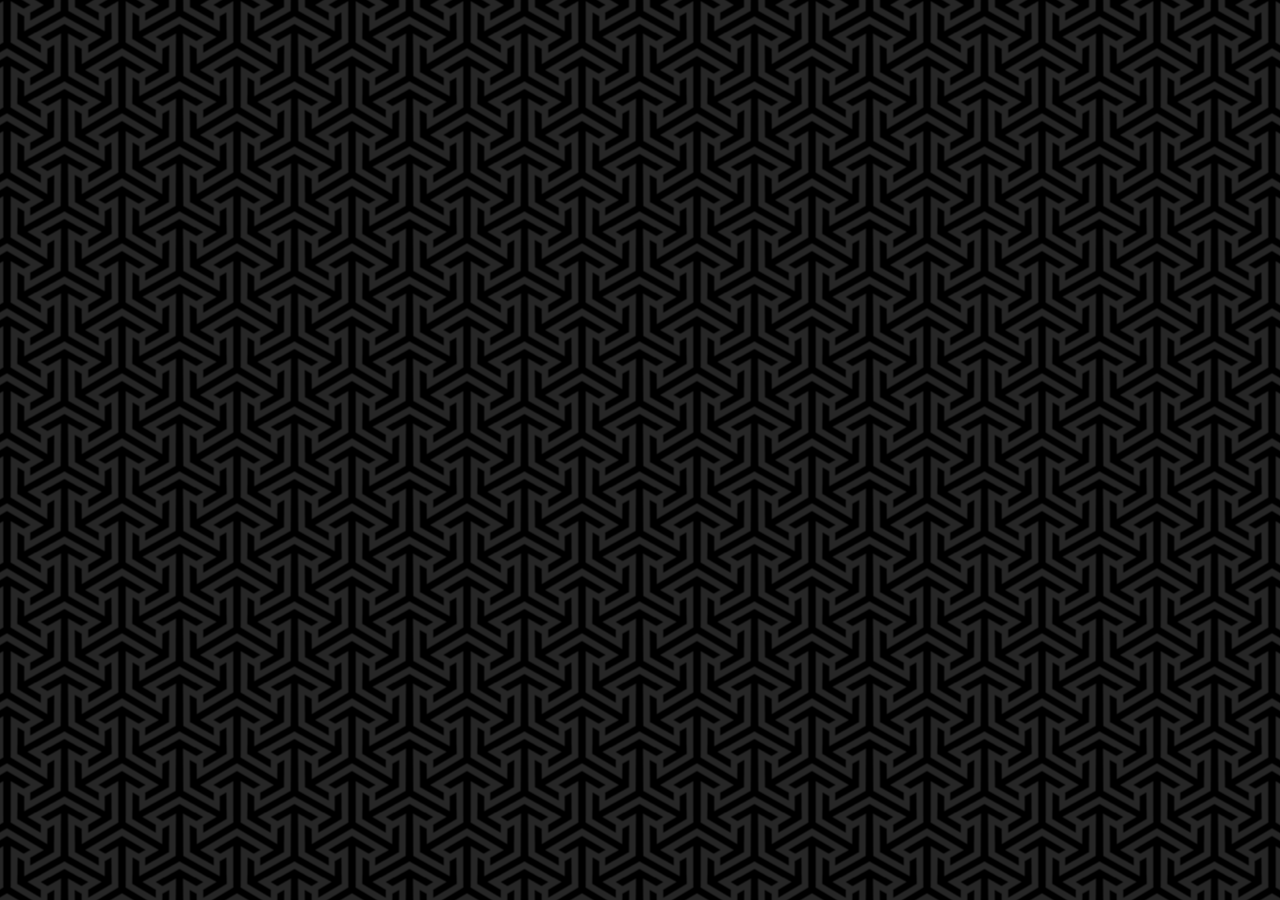
==== index.html @ 5f041880 "init fonts and vars in css && add structure html" ====
<!DOCTYPE html>
<html lang="ru">
    <head>
        <meta charset="UTF-8">
        <meta name="viewport" content="width=device-width, initial-scale=1.0">
        <link rel="canonical" href="index.html">
        <meta name="theme-color" content="#000000">
        <meta name="robots" content="index, follow">
        <link rel="amphtml" href="amp/index.html">
        <meta name="description" content="Riobet">
        <meta property="og:type" content="website">
        <meta property="og:title" content="Riobet">
        <meta property="og:image" content="img/screen-1.webp">
        <title>Document</title>
        <link rel="preload" as="font" type="font/woff2" href="fonts/rc-cyrillic.woff2" crossorigin>
        <link rel="preload" as="image" href="img/banner-live.webp" fetchpriority="high">
        <link rel="stylesheet" href="./style/style.css">
        <link rel="icon" href="data:image/svg+xml,%3Csvg%20xmlns='http://www.w3.org/2000/svg'%20viewBox='0%200%2032%2032'%3E%3Ccircle%20cx='16'%20cy='16'%20r='15'%20fill='%231d7a3c'%20stroke='%23edc97f'%20stroke-width='2'/%3E%3Ctext%20x='16'%20y='22'%20font-family='Arial'%20font-size='16'%20font-weight='700'%20fill='%23edc97f'%20text-anchor='middle'%3ER%3C/text%3E%3C/svg%3E">
    </head>
    <body></body>
</html>
---- style/style.css ----
@font-face {
    font-family: "RobotoC";
    font-style: normal;
    font-weight: 400 700;
    font-display: swap;
    src: url("../fonts/rc-cyrillic.woff2") format("woff2");
    unicode-range: U+0301, U+0400-045F, U+0490-0491, U+04B0-04B1, U+2116;
}

@font-face {
    font-family: "RobotoC";
    font-style: normal;
    font-weight: 400 700;
    font-display: swap;
    src: url("../fonts/rc-latin.woff2") format("woff2");
    unicode-range: U+0000-00FF, U+0131, U+0152-0153, U+02BB-02BC, U+02C6, U+02DA,
    U+02DC, U+2000-206F, U+2074, U+20AC, U+2122, U+2191, U+2193, U+2212, U+2215,
    U+FEFF, U+FFFD;
}

*,
*::before,
*::after {
    box-sizing: border-box;
}
:root {
    --text: #fff;
    --gold: #edc97f;
    --ease: 0.3s ease;
    --header-h: 48px;
    --subnav-h: 32px;
}

html {
    scroll-behavior: smooth;
    -webkit-text-size-adjust: 100%;
}

body {
    overflow-x: hidden;
    min-width: 320px;
    color: var(--text);
    margin: 0;
    font: 400 13px/1.65 "RobotoC", "Roboto Condensed", Arial, sans-serif;
    background: #000 url("../img/pattern.png") 50% 50% repeat;
}

img {
    display: block;
    height: auto;
    max-width: 100%;
}

a {
    text-decoration: none;
    color: var(--gold);
    transition: color var(--ease), background-color var(--ease);
}

a:hover {
    text-decoration: underline;
}

h1,
h2,
h3 {
    line-height: 1.25;
    margin: 0 0 0.6em;
    font-weight: 700;
}

p {
    margin: 0 0 2em;
}

:focus-visible {
    outline: 2px solid var(--gold);
    outline-offset: 2px;
}

[id] {
    scroll-margin-top: calc(var(--header-h) + var(--subnav-h) + 10px);
}
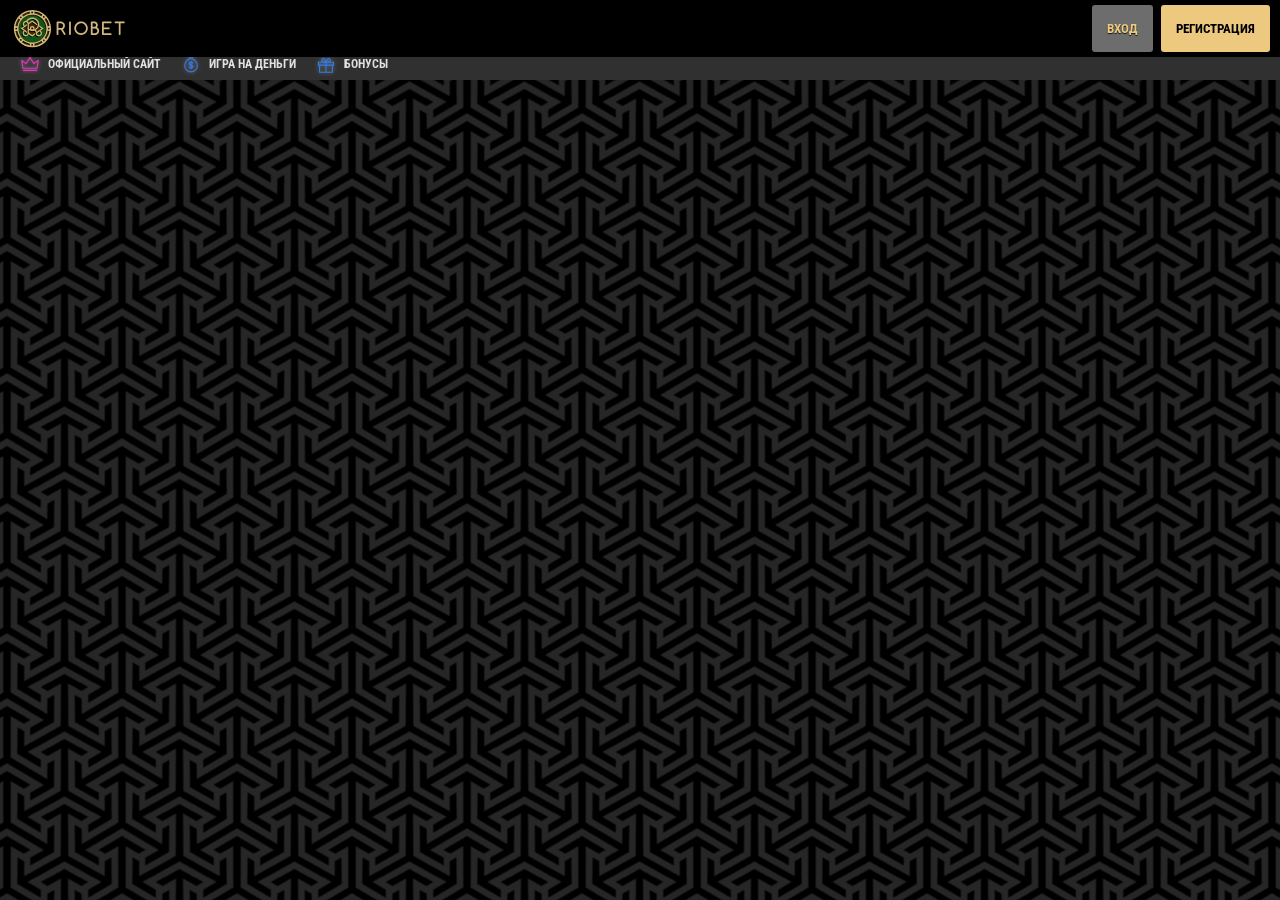
==== commit ab7889e4: "add header" ====
--- a/index.html
+++ b/index.html
@@ -17,5 +17,45 @@
         <link rel="stylesheet" href="./style/style.css">
         <link rel="icon" href="data:image/svg+xml,%3Csvg%20xmlns='http://www.w3.org/2000/svg'%20viewBox='0%200%2032%2032'%3E%3Ccircle%20cx='16'%20cy='16'%20r='15'%20fill='%231d7a3c'%20stroke='%23edc97f'%20stroke-width='2'/%3E%3Ctext%20x='16'%20y='22'%20font-family='Arial'%20font-size='16'%20font-weight='700'%20fill='%23edc97f'%20text-anchor='middle'%3ER%3C/text%3E%3C/svg%3E">
     </head>
-    <body></body>
+    <body>
+    <header class="container_header">
+        <div class="container wrapper_content">
+            <a class="logo" href="#top" aria-label="Riobet — на главную">
+                <img src="img/logo.svg" width="175" height="56" alt="Риобет" fetchpriority="high"/>
+            </a>
+            <div class="buttons">
+                <button class="btn btn_login" type="button" data-modal="login-modal">Вход</button>
+                <button class="btn btn_gold" type="button" data-modal="signup-modal">Регистрация</button>
+            </div>
+        </div>
+    </header>
+    <nav class="container_nav" aria-label="Разделы казино">
+        <ul class="container container_nav_list">
+            <li>
+                <a class="container_nav_item" href="https://riobet.com/pt-br/">
+                    <span class="container_nav_ico" aria-hidden="true">
+                        <img src="img/icons/nav-official.svg" width="28" height="28" alt="">
+                    </span>
+                    Официальный сайт
+                </a>
+            </li>
+            <li>
+                <a class="container_nav_item" href="#review">
+                    <span class="container_nav_ico" aria-hidden="true">
+                        <img src="img/icons/nav-money.svg" width="28" height="28" alt="">
+                    </span>
+                    Игра на деньги
+                </a>
+            </li>
+            <li>
+                <a class="container_nav_item" href="#bonuses-promo">
+                    <span class="container_nav_ico" aria-hidden="true">
+                        <img src="img/icons/nav-bonus.svg" width="28" height="28" alt="">
+                    </span>
+                    Бонусы
+                </a>
+            </li>
+        </ul>
+    </nav>
+    </body>
 </html>
--- a/style/style.css
+++ b/style/style.css
@@ -29,6 +29,15 @@
     --ease: 0.3s ease;
     --header-h: 48px;
     --subnav-h: 32px;
+    --shell: 1760px;
+    --bg: #000;
+    --radius: 3px;
+    --gold-hi: #f7e1b4;
+    --grey-btn: #6d6d6d;
+    --green: #27ae60;
+    --green-hi: #3fcd7b;
+    --nav-bg: #303030;
+
 }
 
 html {
@@ -81,3 +90,213 @@
 [id] {
     scroll-margin-top: calc(var(--header-h) + var(--subnav-h) + 10px);
 }
+
+/* BUTTONS */
+.btn[hidden] {
+    display: none;
+}
+
+.btn {
+    border: 1px solid transparent;
+    background: transparent;
+    color: inherit;
+    font-family: inherit;
+    font-size: 13px;
+    font-weight: 700;
+    text-align: center;
+    border-radius: var(--radius);
+    align-items: center;
+    display: inline-flex;
+    line-height: 19px;
+    min-height: 47px;
+    cursor: pointer;
+    transition: background-color var(--ease), color var(--ease);
+    overflow: hidden;
+    padding: 0 14px;
+    text-transform: uppercase;
+    justify-content: center;
+}
+
+.btn:hover {
+    text-decoration: none;
+}
+
+.btn_gold {
+    color: #000;
+    background: var(--gold);
+}
+
+.btn_gold:hover {
+    color: #000;
+    background: var(--gold-hi);
+}
+
+.btn_login {
+    color: var(--gold);
+    background: var(--grey-btn);
+    text-shadow: 0 1px 1px rgba(0, 0, 0, 0.8);
+}
+
+.btn_login:hover {
+    background: #555;
+    color: var(--gold);
+}
+
+.btn_green {
+    background: var(--green);
+    color: #fff;
+    text-shadow: 0 1px 1px rgba(0, 0, 0, 0.8);
+}
+
+.btn_green:hover {
+    color: #fff;
+    background: var(--green-hi);
+}
+
+.btn_red {
+    color: #fff;
+    background: linear-gradient(180deg, #de3c21 0%, #b41b0f 100%);
+    text-shadow: 0 1px 1px rgba(0, 0, 0, 0.8);
+}
+
+.btn_red:hover {
+    color: #fff;
+    background: linear-gradient(180deg, #ef4a2e 0%, #c92315 100%);
+}
+
+.btn_block {
+    width: 100%;
+    display: flex;
+}
+
+/* Общие стили */
+.container {
+    width: 100%;
+    padding-inline: 10px;
+    margin-inline: auto;
+    max-width: var(--shell);
+}
+
+main {
+    position: relative;
+    max-width: var(--shell);
+    background: transparent;
+    margin-inline: auto;
+}
+
+main::before {
+    z-index: -1;
+    position: absolute;
+    inset: 0 10px;
+    background: var(--bg);
+    content: "";
+}
+
+.content_panel {
+    position: relative;
+    background: var(--bg);
+}
+
+.content_section {
+    padding: 32px 0;
+}
+
+/* HEADER */
+.container_header {
+    left: 0;
+    right: 0;
+    top: 0;
+    position: fixed;
+    z-index: 200;
+    padding: 5px 0;
+    background: #000;
+}
+
+body.scroll-lock {
+    overflow: hidden;
+    padding-right: var(--scroll-lock-gap, 0px);
+}
+
+body.scroll-lock .container_header,
+body.scroll-lock .container_nav {
+    padding-right: var(--scroll-lock-gap, 0px);
+}
+
+.wrapper_content {
+    align-items: center;
+    gap: 10px;
+    justify-content: space-between;
+    display: flex;
+}
+
+.logo {
+    line-height: 0;
+    display: block;
+    flex: none;
+}
+
+.logo img {
+    height: 38px;
+    width: 118px;
+}
+
+.buttons {
+    align-items: center;
+    display: flex;
+    gap: 8px;
+}
+/* NAV */
+.container_nav {
+    background: var(--nav-bg);
+    color: #e0e0e0;
+    left: 0;
+    top: var(--header-h);
+    z-index: 100;
+    position: fixed;
+    width: 100%;
+}
+
+.container_nav_list {
+    overflow-x: auto;
+    scrollbar-width: none;
+    display: flex;
+    list-style: none;
+    margin: 0;
+    align-items: center;
+}
+
+.container_nav_list::-webkit-scrollbar {
+    display: none;
+}
+
+.container_nav_item {
+    white-space: nowrap;
+    display: flex;
+    color: #e0e0e0;
+    margin: 6px 10px;
+    text-transform: uppercase;
+    align-items: center;
+    font-size: 12px;
+    font-weight: 700;
+    line-height: 15px;
+}
+
+.container_nav_item:hover {
+    text-decoration: none;
+    color: var(--gold);
+
+}
+
+.container_nav_ico{
+    margin-right: 8px;
+    display: flex;
+}
+
+.container_nav_ico img {
+    filter: drop-shadow(0 0 2px rgba(255, 255, 255, 0.35));
+    width: 20px;
+    height: 20px;
+}
+@media (min-width: 600px) {}
+@media (min-width: 720px) {}
+@media (min-width: 900px) {}
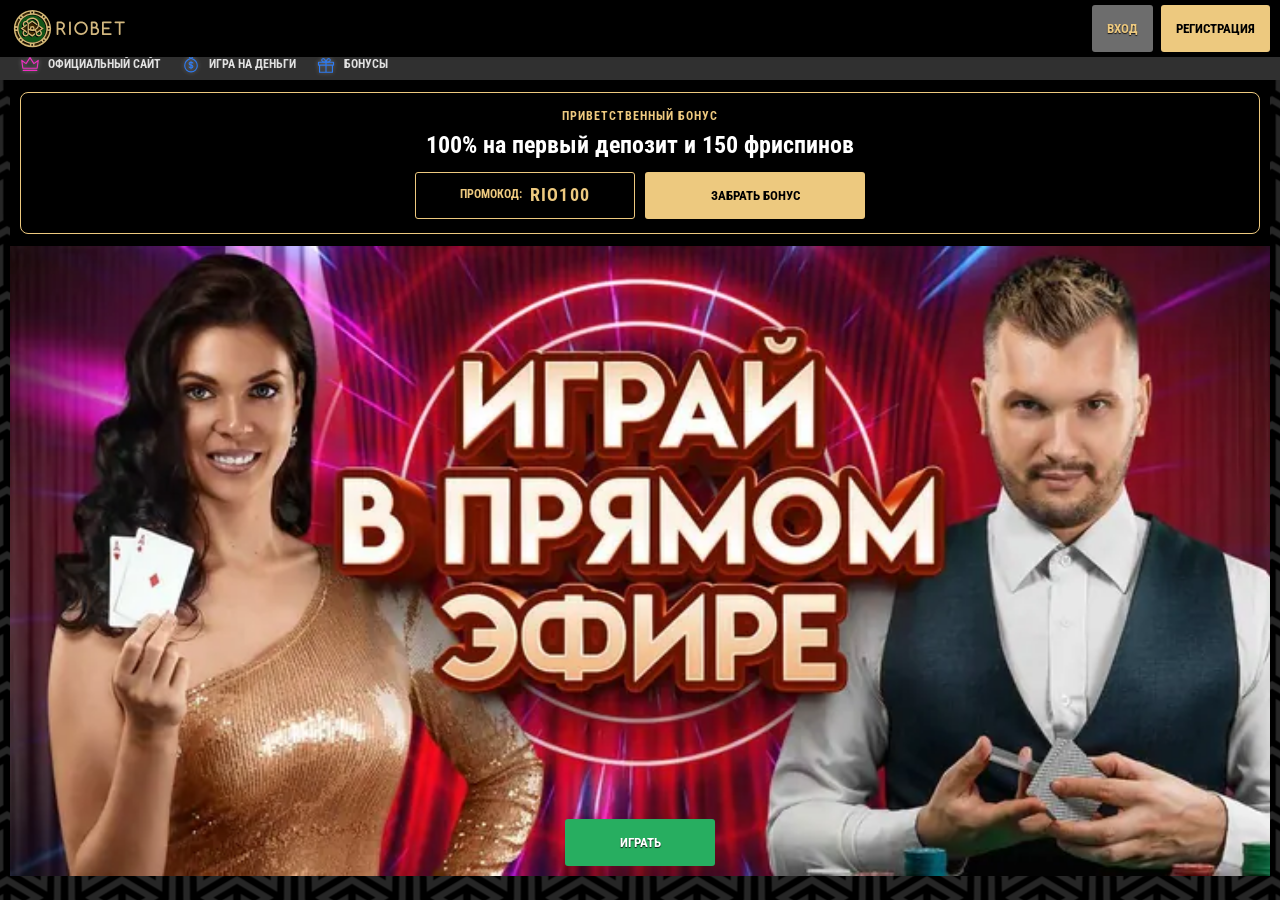
==== commit 73d3480d: "add slider blocks init functions initSlider" ====
--- a/index.html
+++ b/index.html
@@ -57,5 +57,57 @@
             </li>
         </ul>
     </nav>
+    <main>
+        <section class="container_offer" id="top" aria-label="Приветственный бонус">
+            <div class="container">
+                <div class="container_offer_box">
+                    <p class="container_offer_kicker">Приветственный бонус</p>
+                    <p class="container_offer_text">100% на первый депозит и 150 фриспинов</p>
+                    <div class="container_offer_row">
+                        <p class="container_offer_code">
+                            <span class="container_offer_code_label">Промокод:</span>
+                            <span class="container_offer_code_value">RIO100</span>
+                        </p>
+                        <button class="btn btn_gold" type="button" data-modal="bonus-modal">Забрать бонус</button>
+                    </div>
+                </div>
+            </div>
+        </section>
+
+        <section class="container_slider" aria-label="Акции казино">
+            <div class="container">
+                <div class="content_panel" data-slider>
+                    <div class="wrapper_slider">
+                        <div class="wrapper_slider_viewport">
+                            <ul class="wrapper_slider_track">
+                                <li class="item_slide" aria-roledescription="slide" aria-label="1 из 3">
+                                    <img class="item_slide_img" src="img/banner-live.webp" width="1440" height="360" alt="Играй в прямом эфире" fetchpriority="high" decoding="async" srcset="img/banner-live-960.webp 960w, img/banner-live.webp 1440w" sizes="100vw">
+                                    <span class="item_slide_cta">
+                                        <button class="btn btn_green" type="button" data-modal="play-modal">Играть</button>
+                                    </span>
+                                </li>
+                                <li class="item_slide" aria-roledescription="slide" aria-label="2 из 3">
+                                    <img class="item_slide_img" src="[data-uri]" data-src="img/banner-welcome.webp" width="1440" height="360" alt="Приветственный пакет Riobet: 100% к депозиту и 150 фриспинов" decoding="async" data-srcset="img/banner-welcome-960.webp 960w, img/banner-welcome.webp 1440w" sizes="100vw">
+                                    <span class="item_slide_cta">
+                                        <button class="btn btn_green" type="button" data-modal="play-modal">Играть</button>
+                                    </span>
+                                </li>
+                                <li class="item_slide" aria-roledescription="slide" aria-label="3 из 3">
+                                    <img class="item_slide_img" src="[data-uri]" data-src="img/banner-drops.webp" width="1440" height="360" alt="Турнир Drops &amp; Wins с призовым фондом в Riobet" decoding="async" data-srcset="img/banner-drops-960.webp 960w, img/banner-drops.webp 1440w" sizes="100vw">
+                                    <span class="item_slide_cta">
+                                        <button class="btn btn_green" type="button" data-modal="play-modal">Играть</button>
+                                    </span>
+                                </li>
+                            </ul>
+                        </div>
+                        <button class="wrapper_slider_arrow wrapper_slider_arrow_prev"  aria-label="Предыдущий слайд">&#8249;</button>
+                        <button class="wrapper_slider_arrow wrapper_slider_arrow_next" type="button" aria-label="Следующий слайд">&#8250;</button>
+                    </div>
+                </div>
+            </div>
+        </section>
+
+    </main>
+    <script src="./script/script.js" defer></script>
     </body>
 </html>
--- a/style/style.css
+++ b/style/style.css
@@ -297,6 +297,222 @@
     width: 20px;
     height: 20px;
 }
+
+/* OFFER */
+.container_offer {
+    padding: calc(var(--header-h) + var(--subnav-h) + 12px) 0 12px;
+}
+
+.container_offer .container {
+    padding-inline: 20px;
+}
+
+.container_offer_box {
+    border: 1px solid var(--gold);
+    border-radius: 8px;
+    background: #000;
+    padding: 14px 16px;
+    text-align: center;
+}
+
+.container_offer_kicker{
+
+    margin: 0 0 4px;
+    color: var(--gold);
+    font-size: 12px;
+    font-weight: 700;
+    letter-spacing: 0.08em;
+    text-transform: uppercase;
+}
+
+.container_offer_text {
+    margin: 0 0 12px;
+    color: #fff;
+    font-size: clamp(18px, 2vw, 24px);
+    font-weight: 700;
+    line-height: 1.2;
+}
+
+.container_offer_row {
+    display: flex;
+    flex-direction: column;
+    align-items: stretch;
+    gap: 10px;
+}
+
+.container_offer_code {
+    margin: 0;
+    display: flex;
+    align-items: center;
+    justify-content: center;
+    gap: 8px;
+    min-height: 47px;
+    padding: 0 16px;
+    border: 1px solid var(--gold);
+    border-radius: var(--radius);
+    background: transparent;
+}
+
+.container_offer_code_label{
+    color: var(--gold);
+    font-size: 12px;
+    font-weight: 700;
+    text-transform:uppercase;
+}
+
+.container_offer_code_value {
+    color: var(--gold);
+    font-size: 18px;
+    font-weight: 700;
+    letter-spacing: 0.06em;
+}
+
+.container_offer .btn {
+    min-height: 47px;
+}
+@media (min-width: 640px) {
+    .container_offer_row {
+        flex-direction: row;
+        justify-content: center;
+        align-items: center;
+    }
+
+    .container_offer_code,
+    .container_offer .btn {
+        min-width: 220px;
+    }
+}
+
+
+/* SLIDER */
+.container_slider {
+    padding-top: 0;
+}
+
+.wrapper_slider {
+    position: relative;
+}
+
+.wrapper_slider_viewport {
+    overflow: hidden;
+}
+
+.wrapper_slider_track{
+    display:flex;
+    transition: transform 0.5s ease;
+    padding: 0;
+    list-style: none;
+    margin: 0;
+    will-change:transform;
+}
+
+.item_slide {
+    flex: 0 0 100%;
+    max-width: 100%;
+    position: relative;
+}
+
+.item_slide_img {
+    object-fit: cover;
+    object-position: 50% 50%;
+    aspect-ratio: 2 / 1;
+    width: 100%;
+}
+
+.item_slide_cta {
+    left: 0;
+    right: 0;
+    bottom: 10px;
+    text-align: center;
+    position: absolute;
+}
+
+.item_slide_cta .btn {
+    min-width: 150px;
+}
+
+.wrapper_slider_arrow {
+    transform: translateY(-50%);
+    width: 34px;
+    line-height: 1;
+    z-index: 10;
+    opacity: 0;
+    height: 54px;
+    font-size: 38px;
+    transition: opacity var(--ease);
+    cursor: pointer;
+    background: transparent;
+    border: 0;
+    padding: 0;
+    position: absolute;
+    top: 50%;
+    color: #fff;
+}
+
+.wrapper_slider:hover .wrapper_slider_arrow,
+.wrapper_slider_arrow:focus-visible {
+    opacity: 0.75;
+}
+
+.wrapper_slider_arrow:hover {
+    opacity:1;
+}
+
+.wrapper_slider_arrow_prev {
+    left: 4px;
+}
+
+.wrapper_slider_arrow_next {
+    right: 4px;
+}
+
+.wrapper_slider_progress {
+    display: flex;
+    align-items: stretch;
+    flex-wrap: nowrap;
+    gap: 0;
+    border-right: 1px solid var(--gold);
+}
+
+.wrapper_slider_seg {
+    overflow: hidden;
+    min-width: 0;
+    cursor: pointer;
+    display: block;
+    border: 0;
+    border-left: 1px solid var(--gold);
+    position: relative;
+    padding: 0;
+    height: 10px;
+    flex: 1 1 0;
+    background: var(--nav-bg);
+}
+
+.wrapper_slider_fill {
+    transform: scaleX(0);
+    transform-origin: left center;
+    background: var(--gold);
+    position: absolute;
+    inset: 0;
+}
+
+.wrapper_slider_seg.active .wrapper_slider_fill {
+    animation: seg-fill var(--slide-duration) linear forwards;
+}
+
+.paused .wrapper_slider_seg.active .wrapper_slider_fill {
+    animation-play-state: paused;
+}
+
+@keyframes seg-fill {
+    from {
+        transform: scaleX(0);
+    }
+    to {
+        transform: scaleX(1);
+    }
+}
+
 @media (min-width: 600px) {}
 @media (min-width: 720px) {}
 @media (min-width: 900px) {}
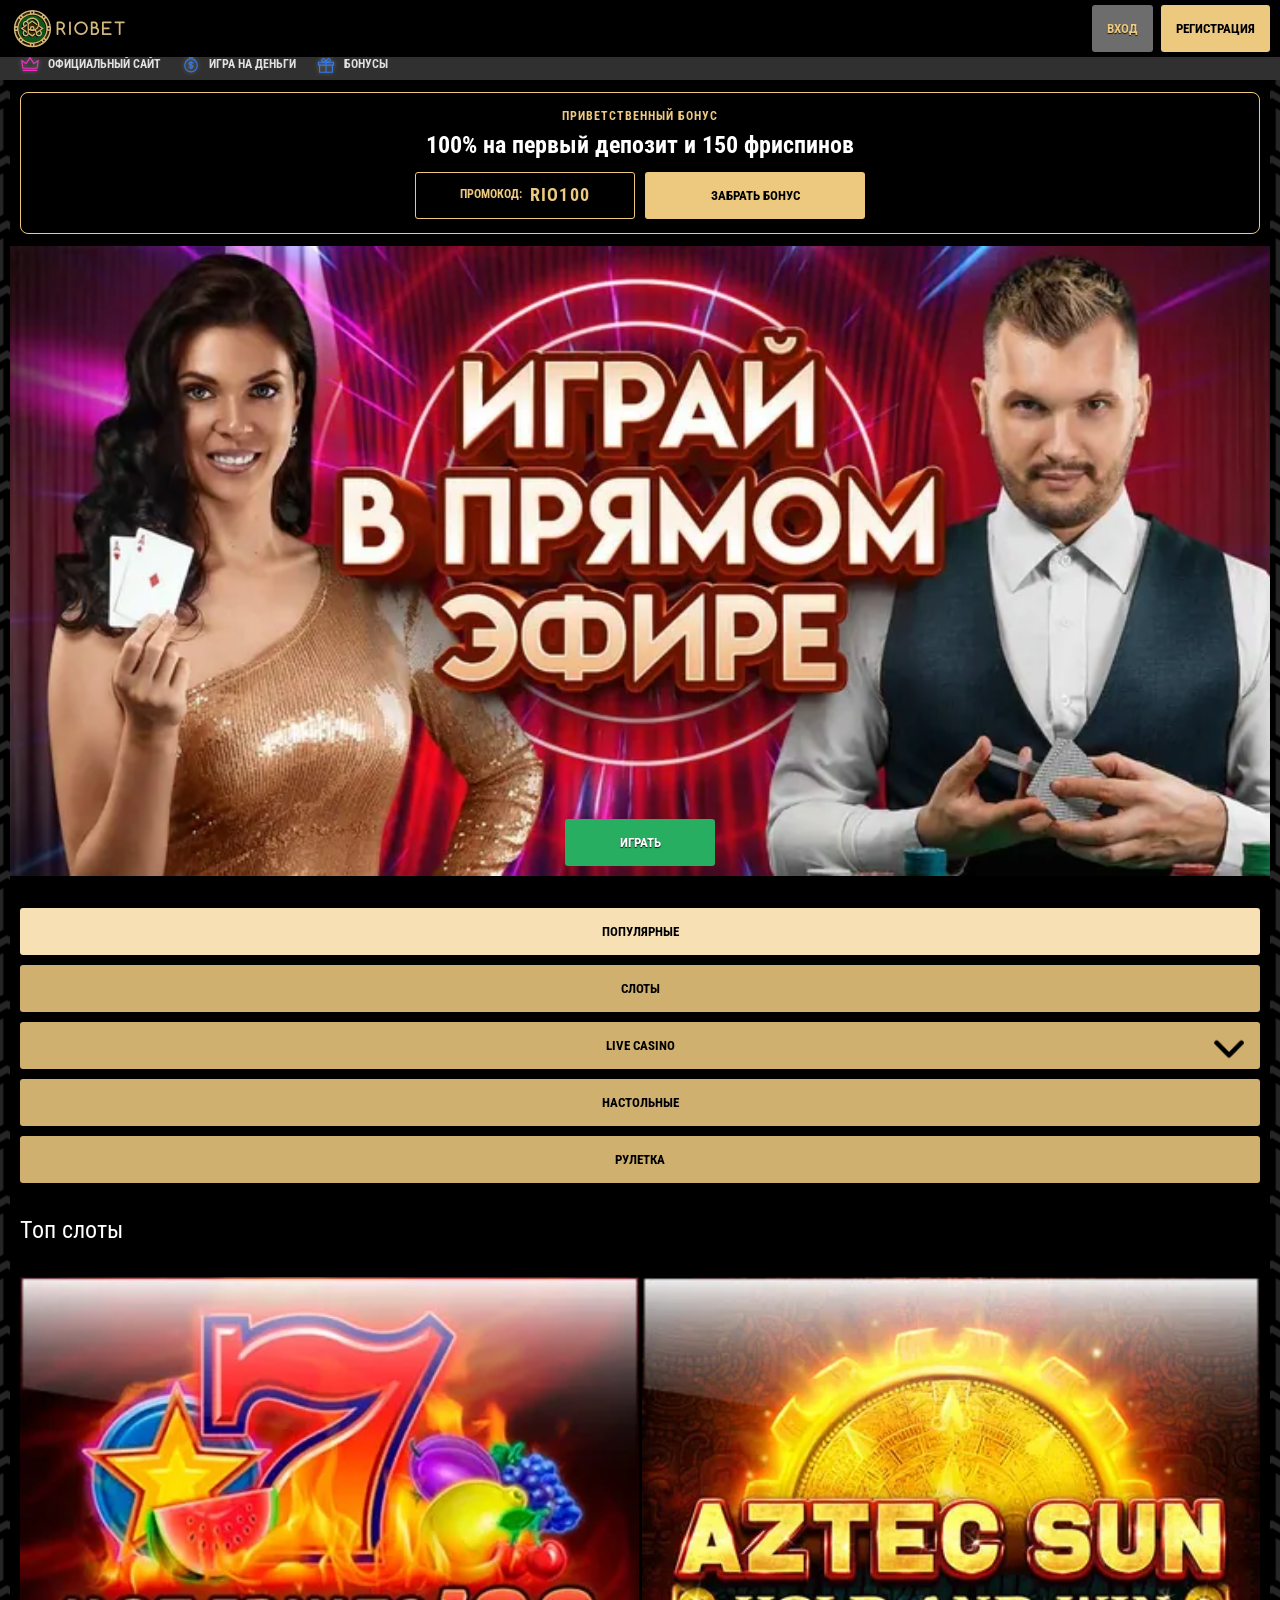
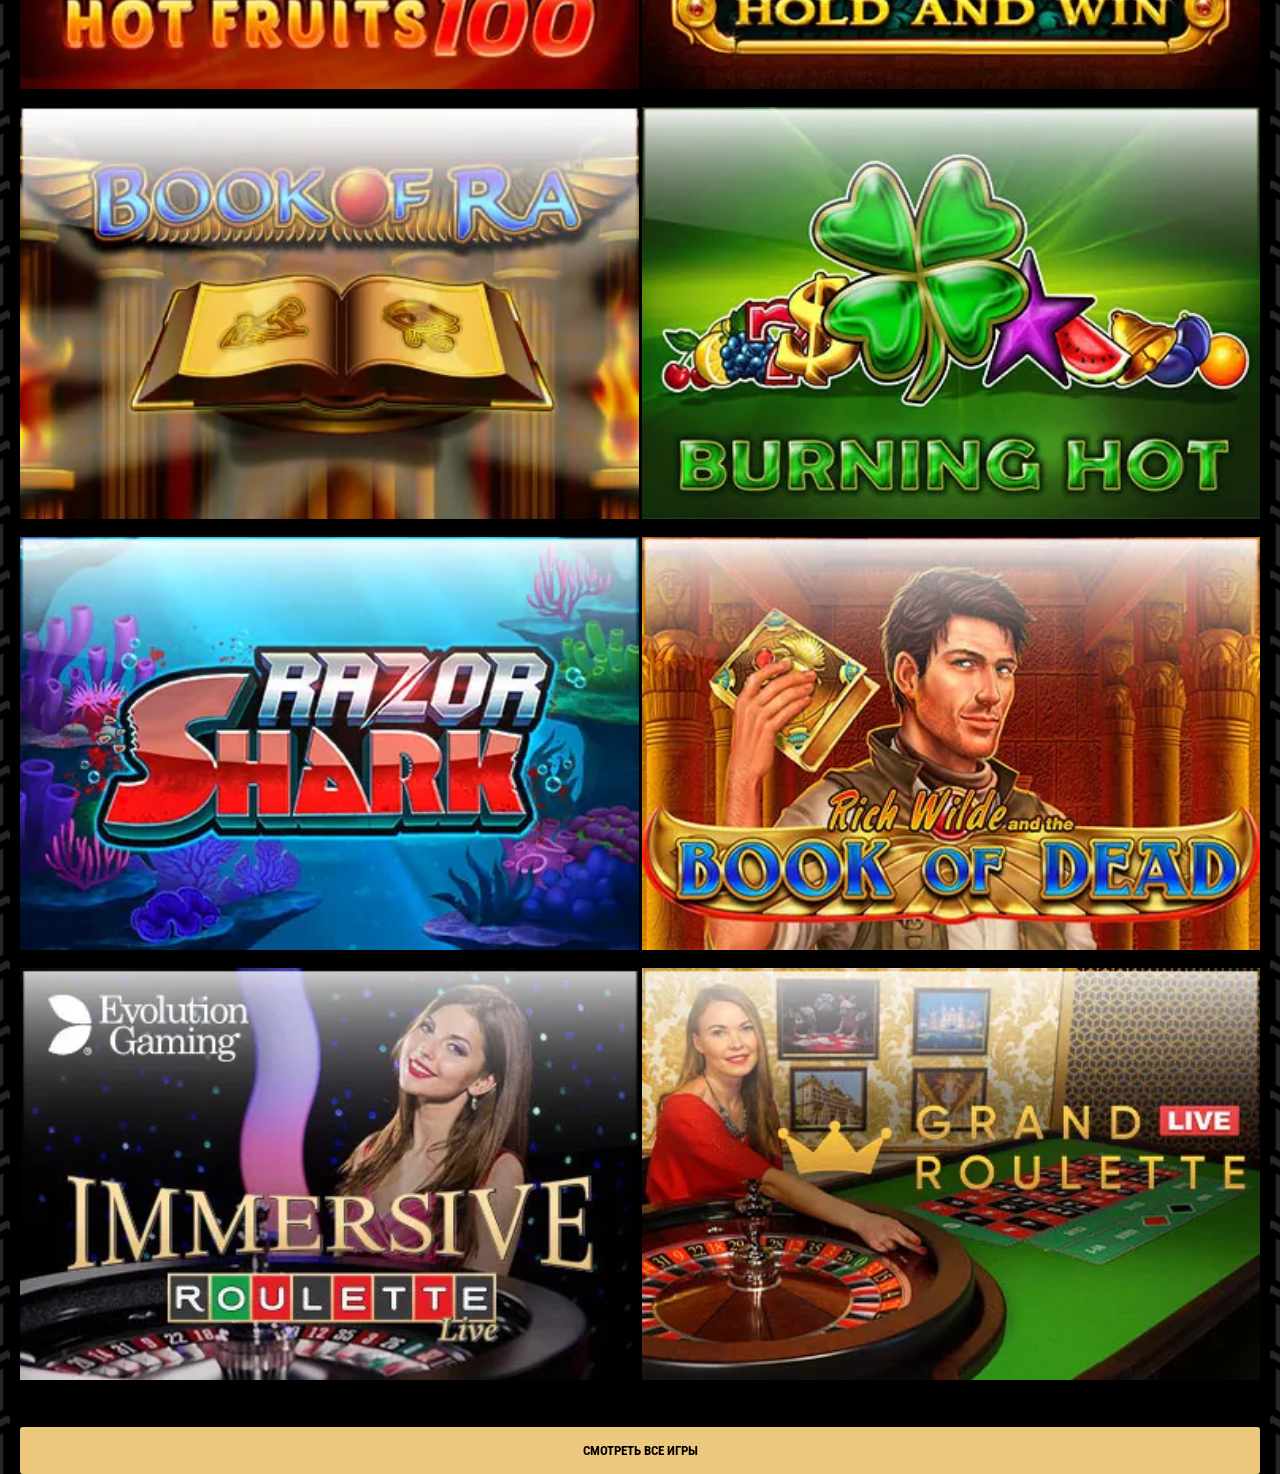
==== commit 75e2df1e: "add tabs and games grid initialization" ====
--- a/index.html
+++ b/index.html
@@ -107,6 +107,306 @@
             </div>
         </section>
 
+
+        <section id="games" aria-labelledby="games-title">
+            <div class="container">
+                <div class="container_games_inner">
+                    <div role="tablist" aria-label="Категории игр">
+                        <ul class="container_cats_list">
+                            <li class="container_cats_item">
+                                <button class="btn btn_gold btn_block container_cats_btn active" type="button"
+                                        role="tab" data-cat="popular" data-title="Топ слоты">Популярные
+                                </button>
+                            </li>
+                            <li class="container_cats_item">
+                                <button class="btn btn_gold btn_block container_cats_btn" type="button" role="tab"
+                                        data-cat="slots" data-title="Слоты">Слоты
+                                </button>
+                            </li>
+                            <li class="container_cats_item container_cats_item_drop">
+                                <button class="btn btn_gold btn_block container_cats_btn container_cats_toggle"
+                                        type="button" role="tab" data-cat="live" data-title="Live Casino"
+                                        aria-expanded="false">Live Casino
+                                </button>
+                                <ul class="container_cats_drop">
+                                    <li>
+                                        <button class="btn container_cats_sub" type="button" data-cat="tables"
+                                                data-title="Покер и столы">Poker
+                                        </button>
+                                    </li>
+                                    <li>
+                                        <button class="btn container_cats_sub" type="button" data-cat="roulette"
+                                                data-title="Рулетка">Roulette
+                                        </button>
+                                    </li>
+                                </ul>
+                            </li>
+                            <li class="container_cats_item">
+                                <button class="btn btn_gold btn_block container_cats_btn" type="button" role="tab"
+                                        data-cat="tables" data-title="Настольные игры">Настольные
+                                </button>
+                            </li>
+                            <li class="container_cats_item">
+                                <button class="btn btn_gold btn_block container_cats_btn" type="button" role="tab"
+                                        data-cat="roulette" data-title="Рулетка">Рулетка
+                                </button>
+                            </li>
+                        </ul>
+                    </div>
+
+                    <h2 class="container_games_title" id="games-title">Топ слоты</h2>
+
+                    <div id="games-panel" role="tabpanel" aria-labelledby="games-title">
+                        <ul class="container_games_grid" id="games-grid">
+                            <li class="item_game" data-cat="popular">
+                                <button class="item_game_btn" type="button" data-game="Hot Fruits 100"
+                                        data-provider="Amatic">
+                                    <img src="img/slots/hot-fruits-100.webp" width="390" height="260" loading="lazy"
+                                         decoding="async" alt="Hot Fruits 100 — Amatic"
+                                         srcset="img/slots/hot-fruits-100-240.webp 240w, img/slots/hot-fruits-100.webp 390w"
+                                         sizes="(min-width: 900px) 25vw, (min-width: 600px) 33vw, 50vw">
+                                    <span class="item_game_play" aria-hidden="true">
+                                        <img src="img/icons/play.svg" width="20" height="22" alt="">
+                                     </span>
+                                    <span class="visually-hidden">Играть в Hot Fruits 100</span>
+                                </button>
+                            </li>
+                            <li class="item_game" data-cat="popular">
+                                <button class="item_game_btn" type="button" data-game="Aztec Sun"
+                                        data-provider="Amatic">
+                                    <img src="img/slots/aztec-sun-hold-and-sun.webp" width="390" height="260"
+                                         loading="lazy" decoding="async" alt="Aztec Sun — Amatic"
+                                         srcset="img/slots/aztec-sun-hold-and-sun-240.webp 240w, img/slots/aztec-sun-hold-and-sun.webp 390w"
+                                         sizes="(min-width: 900px) 25vw, (min-width: 600px) 33vw, 50vw">
+                                    <span class="item_game_play" aria-hidden="true">
+                                        <img src="img/icons/play.svg" width="20" height="22" alt="">
+                                    </span>
+                                    <span class="visually-hidden">Играть в Aztec Sun</span>
+                                </button>
+                            </li>
+                            <li class="item_game" data-cat="popular">
+                                <button class="item_game_btn" type="button" data-game="Book of Ra"
+                                        data-provider="Novomatic">
+                                    <img src="img/slots/book-of-ra.webp" width="390" height="260" loading="lazy"
+                                         decoding="async" alt="Book of Ra — Novomatic"
+                                         srcset="img/slots/book-of-ra-240.webp 240w, img/slots/book-of-ra.webp 390w"
+                                         sizes="(min-width: 900px) 25vw, (min-width: 600px) 33vw, 50vw">
+                                    <span class="item_game_play" aria-hidden="true">
+                                        <img src="img/icons/play.svg" width="20" height="22" alt="">
+                                     </span>
+                                    <span class="visually-hidden">Играть в Book of Ra</span>
+                                </button>
+                            </li>
+                            <li class="item_game" data-cat="popular">
+                                <button class="item_game_btn" type="button" data-game="Burning Hot" data-provider="EGT">
+                                    <img src="img/slots/burning-hot.webp" width="390" height="260" loading="lazy"
+                                         decoding="async" alt="Burning Hot — EGT"
+                                         srcset="img/slots/burning-hot-240.webp 240w, img/slots/burning-hot.webp 390w"
+                                         sizes="(min-width: 900px) 25vw, (min-width: 600px) 33vw, 50vw">
+                                    <span class="item_game_play" aria-hidden="true">
+                                         <img src="img/icons/play.svg" width="20" height="22" alt="">
+                                     </span>
+                                    <span class="visually-hidden">Играть в Burning Hot</span>
+                                </button>
+                            </li>
+                            <li class="item_game" data-cat="popular">
+                                <button class="item_game_btn" type="button" data-game="Razor Shark"
+                                        data-provider="Push Gaming">
+                                    <img src="img/slots/razor-shark.webp" width="390" height="260" loading="lazy"
+                                         decoding="async" alt="Razor Shark — Push Gaming"
+                                         srcset="img/slots/razor-shark-240.webp 240w, img/slots/razor-shark.webp 390w"
+                                         sizes="(min-width: 900px) 25vw, (min-width: 600px) 33vw, 50vw">
+                                    <span class="item_game_play" aria-hidden="true">
+                                        <img src="img/icons/play.svg" width="20" height="22" alt="">
+                                     </span>
+                                    <span class="visually-hidden">Играть в Razor Shark</span>
+                                </button>
+                            </li>
+                            <li class="item_game" data-cat="popular">
+                                <button class="item_game_btn" type="button" data-game="Book of Dead"
+                                        data-provider="Play’n GO">
+                                    <img src="img/slots/book-of-dead.webp" width="390" height="260" loading="lazy"
+                                         decoding="async" alt="Book of Dead — Play’n GO"
+                                         srcset="img/slots/book-of-dead-240.webp 240w, img/slots/book-of-dead.webp 390w"
+                                         sizes="(min-width: 900px) 25vw, (min-width: 600px) 33vw, 50vw">
+                                    <span class="item_game_play" aria-hidden="true">
+                                        <img src="img/icons/play.svg" width="20" height="22" alt="">
+                                    </span>
+                                    <span class="visually-hidden">Играть в Book of Dead</span>
+                                </button>
+                            </li>
+                            <li class="item_game" data-cat="tables">
+                                <button class="item_game_btn" type="button" data-game="Immersive Roulette"
+                                        data-provider="Evolution">
+                                    <img src="img/live/immersive-evo.webp" width="390" height="260" loading="lazy"
+                                         decoding="async" alt="Immersive Roulette — Evolution"
+                                         srcset="img/live/immersive-evo-240.webp 240w, img/live/immersive-evo.webp 390w"
+                                         sizes="(min-width: 900px) 25vw, (min-width: 600px) 33vw, 50vw">
+                                    <span class="item_game_play" aria-hidden="true">
+                                        <img src="img/icons/play.svg" width="20" height="22" alt="">
+                                    </span>
+                                    <span class="visually-hidden">Играть в Immersive Roulette</span>
+                                </button>
+                            </li>
+                            <li class="item_game" data-cat="tables">
+                                <button class="item_game_btn" type="button" data-game="Grand Live Roulette"
+                                        data-provider="Evolution">
+                                    <img src="img/live/grand-live-roulette.webp" width="390" height="260" loading="lazy"
+                                         decoding="async" alt="Grand Live Roulette — Evolution"
+                                         srcset="img/live/grand-live-roulette-240.webp 240w, img/live/grand-live-roulette.webp 390w"
+                                         sizes="(min-width: 900px) 25vw, (min-width: 600px) 33vw, 50vw">
+                                    <span class="item_game_play" aria-hidden="true">
+                                        <img src="img/icons/play.svg" width="20" height="22" alt="">
+                                    </span>
+                                    <span class="visually-hidden">Играть в Grand Live Roulette</span>
+                                </button>
+                            </li>
+                        </ul>
+                        <template id="games-rest">
+                            <li class="item_game" data-cat="slots">
+                                <button class="item_game_btn" type="button" data-game="Lucky Streak 3"
+                                        data-provider="Endorphina">
+                                    <img src="img/slots/lucky-streak-3.webp" width="390" height="260" loading="lazy"
+                                         decoding="async" alt="Lucky Streak 3 — Endorphina"
+                                         srcset="img/slots/lucky-streak-3-240.webp 240w, img/slots/lucky-streak-3.webp 390w"
+                                         sizes="(min-width: 900px) 25vw, (min-width: 600px) 33vw, 50vw">
+                                    <span class="item_game_play" aria-hidden="true">
+                                      <img src="img/icons/play.svg" width="20" height="22" alt="">
+                                     </span>
+                                    <span class="visually-hidden">Играть в Lucky Streak 3</span>
+                                </button>
+                            </li>
+                            <li class="item_game" data-cat="slots">
+                                <button class="item_game_btn" type="button" data-game="Resident"
+                                        data-provider="Igrosoft">
+                                    <img src="img/slots/resident.webp" width="390" height="260" loading="lazy"
+                                         decoding="async" alt="Resident — Igrosoft"
+                                         srcset="img/slots/resident-240.webp 240w, img/slots/resident.webp 390w"
+                                         sizes="(min-width: 900px) 25vw, (min-width: 600px) 33vw, 50vw">
+                                    <span class="item_game_play" aria-hidden="true">
+                                         <img src="img/icons/play.svg" width="20" height="22" alt="">
+                                     </span>
+                                    <span class="visually-hidden">Играть в Resident</span>
+                                </button>
+                            </li>
+                            <li class="item_game" data-cat="slots">
+                                <button class="item_game_btn" type="button" data-game="Fruit Cocktail"
+                                        data-provider="Igrosoft">
+                                    <img src="img/slots/fruit-cocktail.webp" width="390" height="260" loading="lazy"
+                                         decoding="async" alt="Fruit Cocktail — Igrosoft"
+                                         srcset="img/slots/fruit-cocktail-240.webp 240w, img/slots/fruit-cocktail.webp 390w"
+                                         sizes="(min-width: 900px) 25vw, (min-width: 600px) 33vw, 50vw">
+                                    <span class="item_game_play" aria-hidden="true">
+                                         <img src="img/icons/play.svg" width="20" height="22" alt="">
+                                    </span>
+                                    <span class="visually-hidden">Играть в Fruit Cocktail</span>
+                                </button>
+                            </li>
+                            <li class="item_game" data-cat="tables">
+                                <button class="item_game_btn" type="button" data-game="Gonzo’s Quest Megaways"
+                                        data-provider="Red Tiger">
+                                    <img src="img/slots/gonzos-quest.webp" width="390" height="260" loading="lazy"
+                                         decoding="async" alt="Gonzo’s Quest Megaways — Red Tiger"
+                                         srcset="img/slots/gonzos-quest-240.webp 240w, img/slots/gonzos-quest.webp 390w"
+                                         sizes="(min-width: 900px) 25vw, (min-width: 600px) 33vw, 50vw">
+                                    <span class="item_game_play" aria-hidden="true">
+                                        <img src="img/icons/play.svg" width="20" height="22" alt="">
+                                    </span>
+                                    <span class="visually-hidden">Играть в Gonzo’s Quest Megaways</span>
+                                </button>
+                            </li>
+                            <li class="item_game" data-cat="live">
+                                <button class="item_game_btn" type="button" data-game="Lightning Roulette"
+                                        data-provider="Evolution">
+                                    <img src="img/live/lighting-roulette-icon.webp" width="390" height="260"
+                                         loading="lazy" decoding="async" alt="Lightning Roulette — Evolution"
+                                         srcset="img/live/lighting-roulette-icon-240.webp 240w, img/live/lighting-roulette-icon.webp 390w"
+                                         sizes="(min-width: 900px) 25vw, (min-width: 600px) 33vw, 50vw">
+                                    <span class="item_game_play" aria-hidden="true">
+                                        <img src="img/icons/play.svg" width="20" height="22" alt="">
+                                    </span>
+                                    <span class="visually-hidden">Играть в Lightning Roulette</span>
+                                </button>
+                            </li>
+                            <li class="item_game" data-cat="live">
+                                <button class="item_game_btn" type="button" data-game="Blaze Roulette"
+                                        data-provider="Evolution">
+                                    <img src="img/live/blaze-roulette.webp" width="390" height="260" loading="lazy"
+                                         decoding="async" alt="Blaze Roulette — Evolution"
+                                         srcset="img/live/blaze-roulette-240.webp 240w, img/live/blaze-roulette.webp 390w"
+                                         sizes="(min-width: 900px) 25vw, (min-width: 600px) 33vw, 50vw">
+                                    <span class="item_game_play" aria-hidden="true">
+                                        <img src="img/icons/play.svg" width="20" height="22" alt="">
+                                    </span>
+                                    <span class="visually-hidden">Играть в Blaze Roulette</span>
+                                </button>
+                            </li>
+                            <li class="item_game" data-cat="roulette">
+                                <button class="item_game_btn" type="button" data-game="Roulette Russian"
+                                        data-provider="Evolution">
+                                    <img src="img/live/roulette-russian-evo.webp" width="390" height="260"
+                                         loading="lazy" decoding="async" alt="Roulette Russian — Evolution"
+                                         srcset="img/live/roulette-russian-evo-240.webp 240w, img/live/roulette-russian-evo.webp 390w"
+                                         sizes="(min-width: 900px) 25vw, (min-width: 600px) 33vw, 50vw">
+                                    <span class="item_game_play" aria-hidden="true">
+                                        <img src="img/icons/play.svg" width="20" height="22" alt="">
+                                    </span>
+                                    <span class="visually-hidden">Играть в Roulette Russian</span>
+                                </button>
+                            </li>
+                            <li class="item_game" data-cat="live">
+                                <button class="item_game_btn" type="button" data-game="Ruleta del Sol"
+                                        data-provider="Evolution"
+                                >
+                                    <img src="img/live/ruleta-del-sol-icon.webp" width="390" height="260" loading="lazy"
+                                         decoding="async" alt="Ruleta del Sol — Evolution"
+                                         srcset="img/live/ruleta-del-sol-icon-240.webp 240w, img/live/ruleta-del-sol-icon.webp 390w"
+                                         sizes="(min-width: 900px) 25vw, (min-width: 600px) 33vw, 50vw">
+                                    <span class="item_game_play" aria-hidden="true">
+                                        <img src="img/icons/play.svg" width="20" height="22" alt="">
+                                    </span>
+                                    <span class="visually-hidden">Играть в Ruleta del Sol</span>
+                                </button>
+                            </li>
+                            <li class="item_game" data-cat="roulette">
+                                <button class="item_game_btn" type="button" data-game="Auto Roulette"
+                                        data-provider="Evolution">
+                                    <img src="img/live/auto-roulette-evo.webp" width="390" height="260" loading="lazy"
+                                         decoding="async" alt="Auto Roulette — Evolution"
+                                         srcset="img/live/auto-roulette-evo-240.webp 240w, img/live/auto-roulette-evo.webp 390w"
+                                         sizes="(min-width: 900px) 25vw, (min-width: 600px) 33vw, 50vw">
+                                    <span class="item_game_play" aria-hidden="true">
+                                        <img src="img/icons/play.svg" width="20" height="22" alt="">
+                                    </span>
+                                    <span class="visually-hidden">Играть в Auto Roulette</span>
+                                </button>
+                            </li>
+                            <li class="item_game" data-cat="roulette">
+                                <button class="item_game_btn" type="button" data-game="Casino Floor Roulette"
+                                        data-provider="Evolution">
+                                    <img src="img/live/casino-floor-live-roulette.webp" width="390" height="260"
+                                         loading="lazy" decoding="async" alt="Casino Floor Roulette — Evolution"
+                                         srcset="img/live/casino-floor-live-roulette-240.webp 240w, img/live/casino-floor-live-roulette.webp 390w"
+                                         sizes="(min-width: 900px) 25vw, (min-width: 600px) 33vw, 50vw">
+                                    <span class="item_game_play" aria-hidden="true">
+                                        <img src="img/icons/play.svg" width="20" height="22" alt="">
+                                    </span>
+                                    <span class="visually-hidden">Играть в Casino Floor Roulette</span>
+                                </button>
+                            </li>
+                        </template>
+
+                    </div>
+
+                    <div class="container_games_more">
+                        <button class="btn btn_gold btn_block" type="button" data-modal="games-modal">Смотреть все
+                            игры
+                        </button>
+                    </div>
+                </div>
+            </div>
+        </section>
+
     </main>
     <script src="./script/script.js" defer></script>
     </body>
--- a/style/style.css
+++ b/style/style.css
@@ -513,6 +513,196 @@
     }
 }
 
+
+/* SLOTS */
+
+.container_games_inner {
+    padding: 32px 10px 0;
+}
+
+.container_cats_list {
+    margin: 0;
+    flex-direction: column;
+    gap: 10px;
+    display: flex;
+    list-style: none;
+    padding: 0;
+}
+
+.container_cats_item {
+    min-width: 0;
+    position: relative;
+    flex: 1 1 0;
+}
+
+.container_cats_btn {
+    opacity: 0.88;
+}
+
+.container_cats_btn:hover,
+.container_cats_btn.active {
+    opacity: 1;
+}
+
+.container_cats_btn.active {
+    background: var(--gold-hi);
+}
+
+.container_cats_item_drop::after {
+    margin-top: -11px;
+    transition: transform var(--ease);
+    background: url("../img/icons/arrow-down-sign-to-navigate.png") center / 30px 30px
+    no-repeat;
+    width: 30px;
+    pointer-events: none;
+    content: "";
+    height: 30px;
+    top: 50%;
+    right: 16px;
+    position: absolute;
+}
+
+.container_cats_item_drop.open::after {
+    transform: rotate(178deg);
+}
+
+.container_cats_drop {
+    list-style: none;
+    z-index: 10;
+    left: 0;
+    right: 0;
+    top: 100%;
+    padding: 5px;
+    flex-direction: column;
+    position: absolute;
+    display: none;
+    background: #000;
+    gap: 3px;
+    margin: 0;
+    border: 1px solid var(--gold);
+}
+
+.container_cats_drop::before {
+    left: 0;
+    right: 0;
+    top: -8px;
+    position: absolute;
+    content: "";
+    height: 8px;
+}
+
+.container_cats_item_drop.open .container_cats_drop {
+    display: flex;
+}
+
+.container_cats_sub {
+    color: var(--gold);
+    background: transparent;
+    width: 100%;
+    display: flex;
+}
+
+.container_cats_sub:hover {
+    color: var(--gold);
+    background: rgba(237, 201, 127, 0.12);
+}
+
+.container_games_live .container_games_inner {
+    padding-top: 0;
+}
+
+.container_games_title,
+.container_winners_title,
+.container_jackpot_title,
+.container_howto_heading {
+    color: #fff;
+    margin: 0;
+    padding: 32px 0;
+    font-size: 24px;
+    font-weight: 400;
+}
+
+.container_games_grid {
+    list-style: none;
+    display: grid;
+    padding: 0;
+    grid-template-columns: repeat(2, 1fr);
+    margin: 0;
+    gap: 3px;
+}
+
+.item_game[hidden] {
+    display: none;
+}
+
+.item_game_btn {
+    cursor: pointer;
+    width: 100%;
+    position: relative;
+    overflow: hidden;
+    background: #000;
+    display: block;
+    padding: 0;
+    border: 0;
+}
+
+.item_game_btn > img {
+    width: 100%;
+    display: block;
+    transition: filter 0.25s ease, transform 0.25s ease;
+    aspect-ratio: 3 / 2;
+    object-fit: cover;
+}
+
+.item_game_play {
+    opacity: 0;
+    transition: opacity 0.25s ease, transform 0.25s ease,
+    background-color var(--ease);
+    border-radius: 50%;
+    top: 50%;
+    left: 50%;
+    box-shadow: 0 6px 18px rgba(0, 0, 0, 0.45);
+    width: 56px;
+    display: flex;
+    height: 56px;
+    align-items: center;
+    position: absolute;
+    background: var(--green);
+    transform: translate(-50%, -50%) scale(0.75);
+    justify-content: center;
+}
+
+.item_game_play img {
+    margin-left: 3px;
+    width: 20px;
+    height: 22px;
+    display: block;
+    object-fit: contain;
+}
+
+.item_game_btn:is(:hover, :focus-visible) > img {
+    filter: blur(4px) brightness(0.55);
+    transform: scale(1.04);
+}
+
+.item_game_btn:is(:hover, :focus-visible) .item_game_play {
+    opacity: 1;
+    transform: translate(-50%, -50%) scale(1);
+}
+
+.item_game_btn:hover .item_game_play {
+    background: var(--green-hi);
+}
+
+.container_games_more {
+    padding: 32px 0 0;
+}
+
+.container_games_more .btn {
+    margin: 0 auto;
+    max-width: 100%;
+}
+
 @media (min-width: 600px) {}
 @media (min-width: 720px) {}
 @media (min-width: 900px) {}
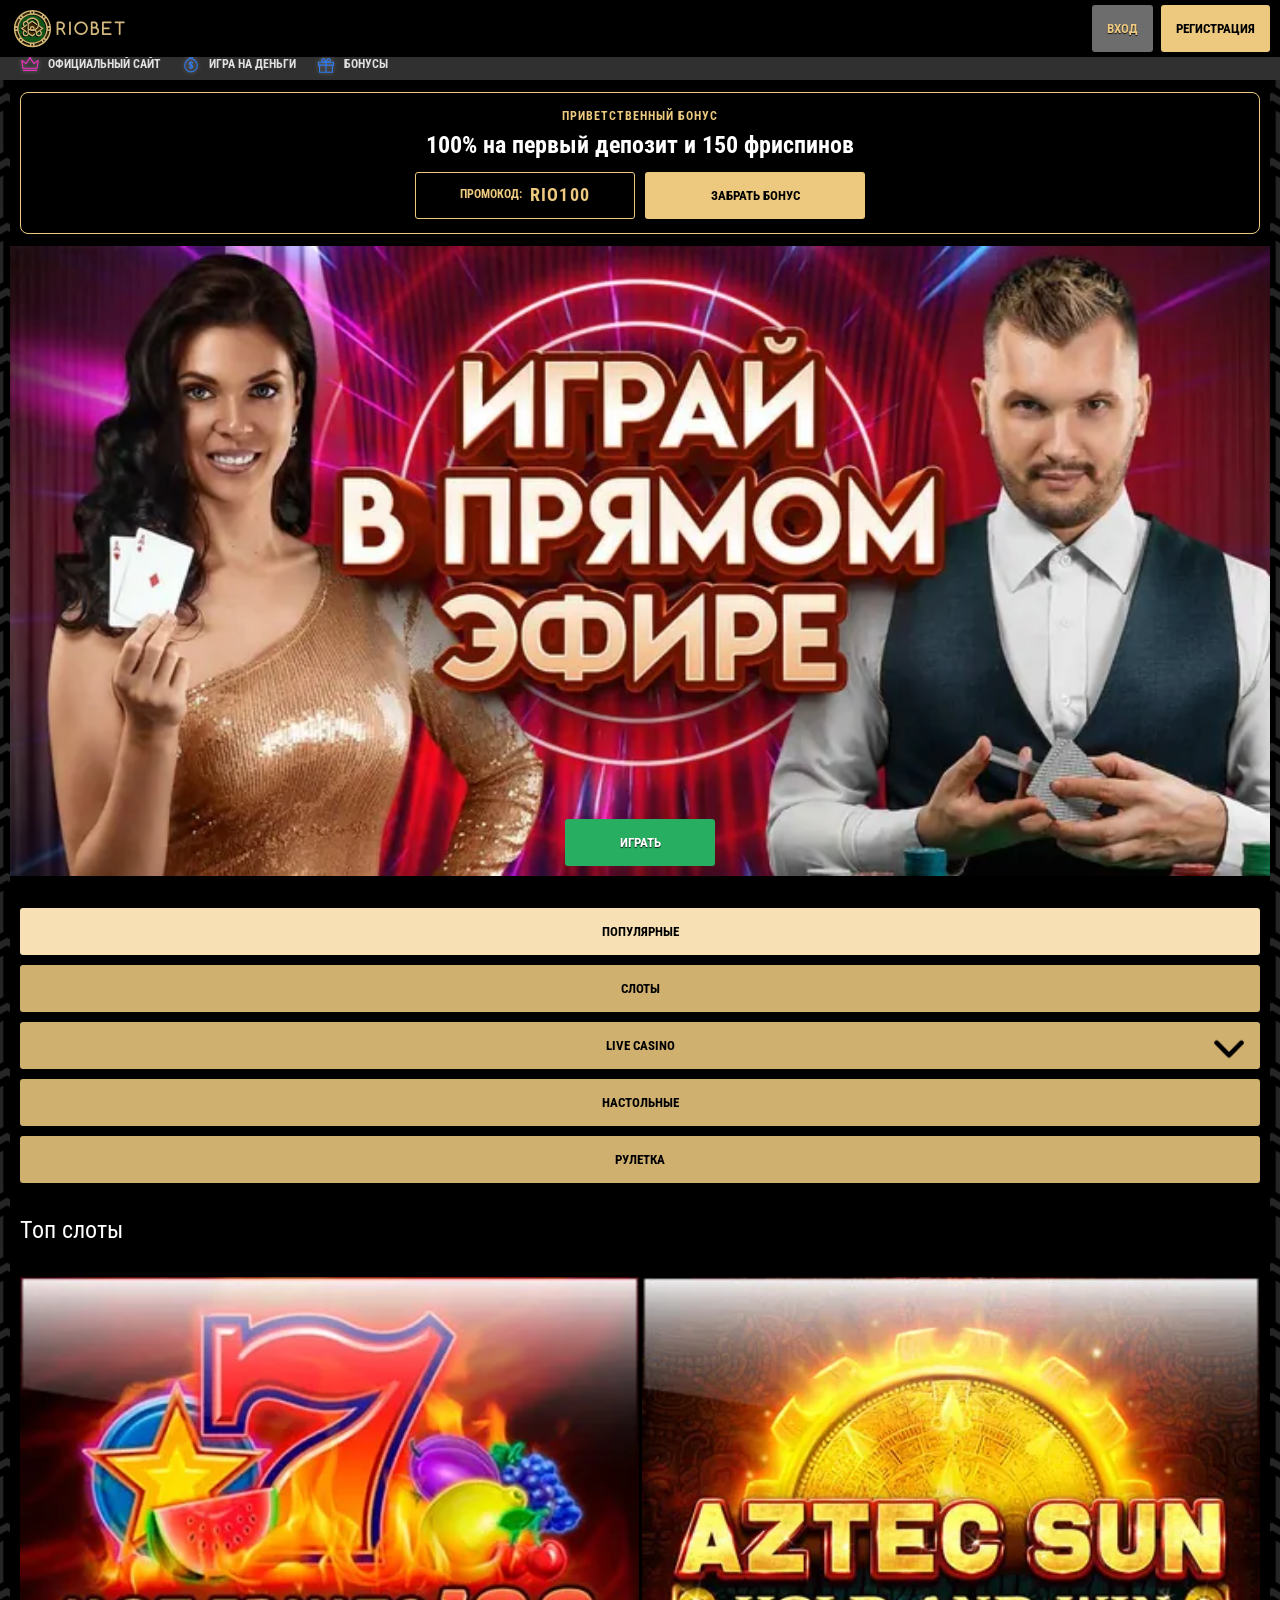
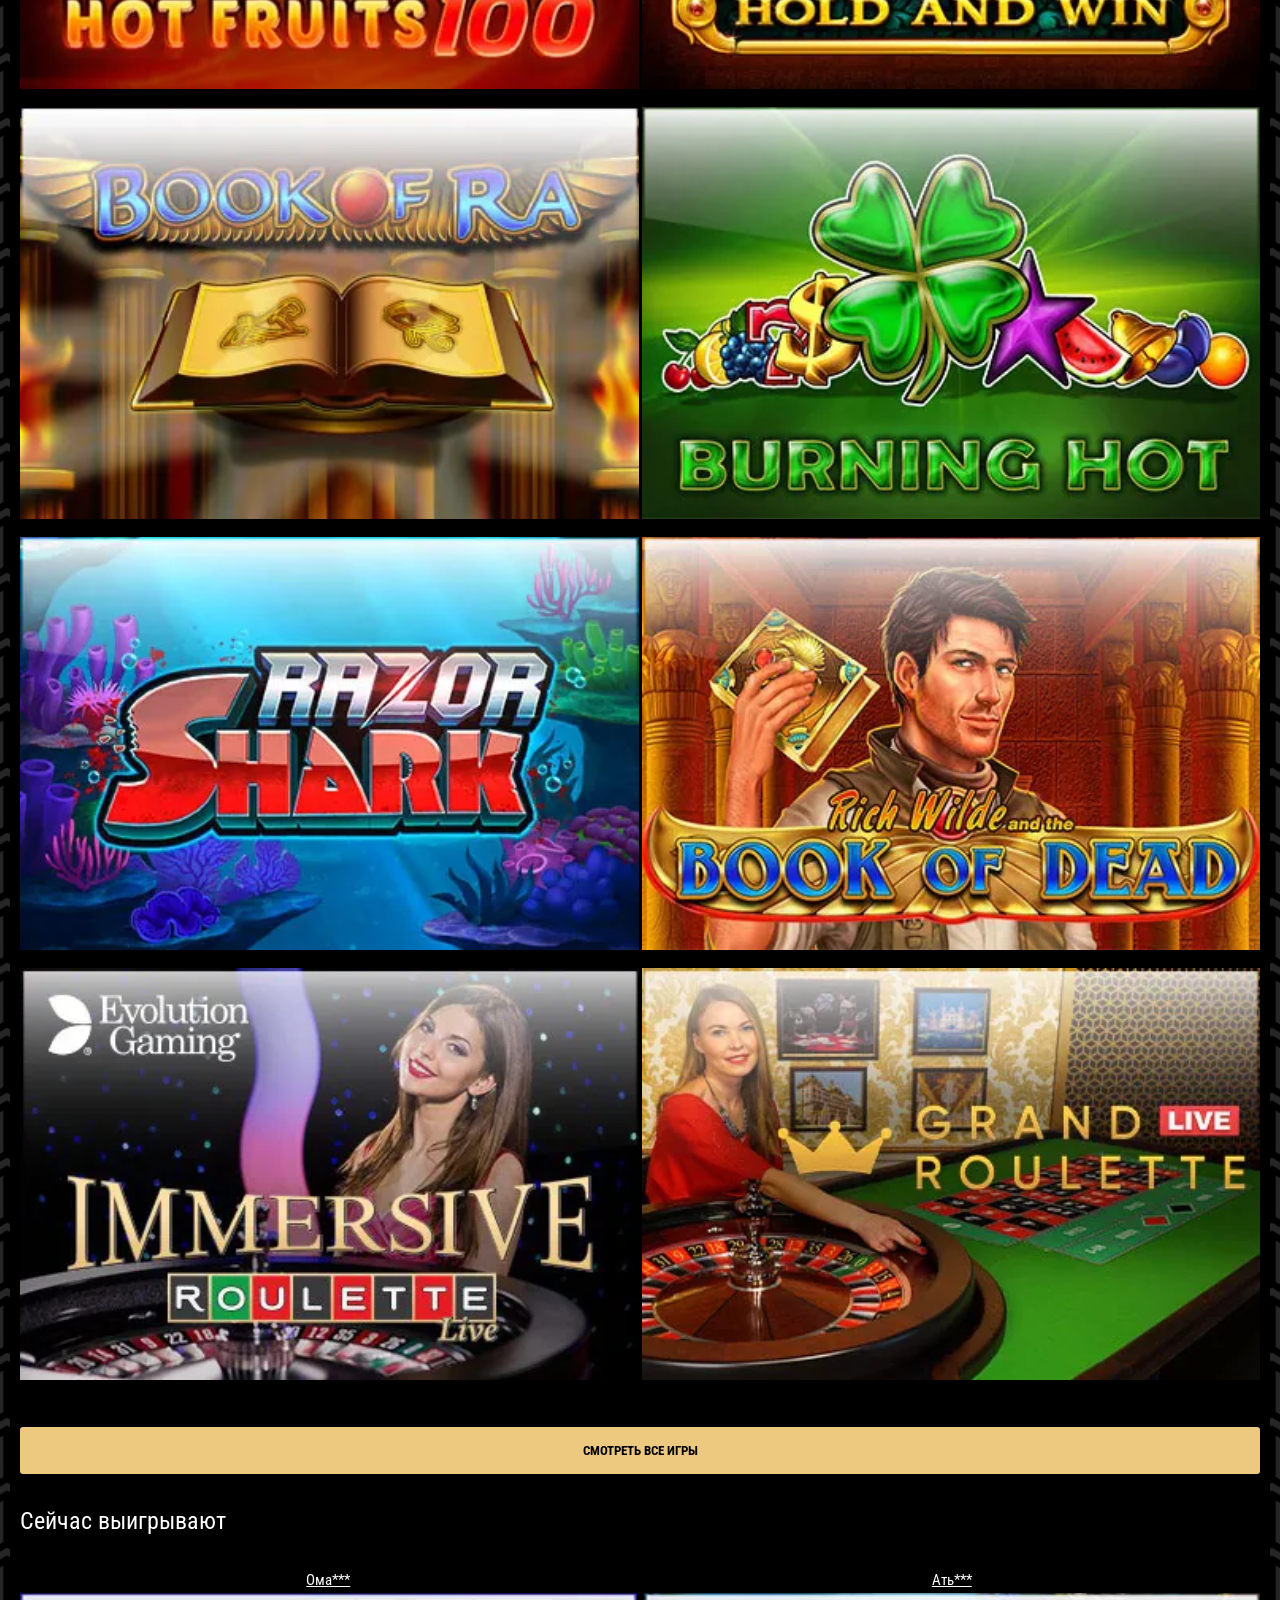
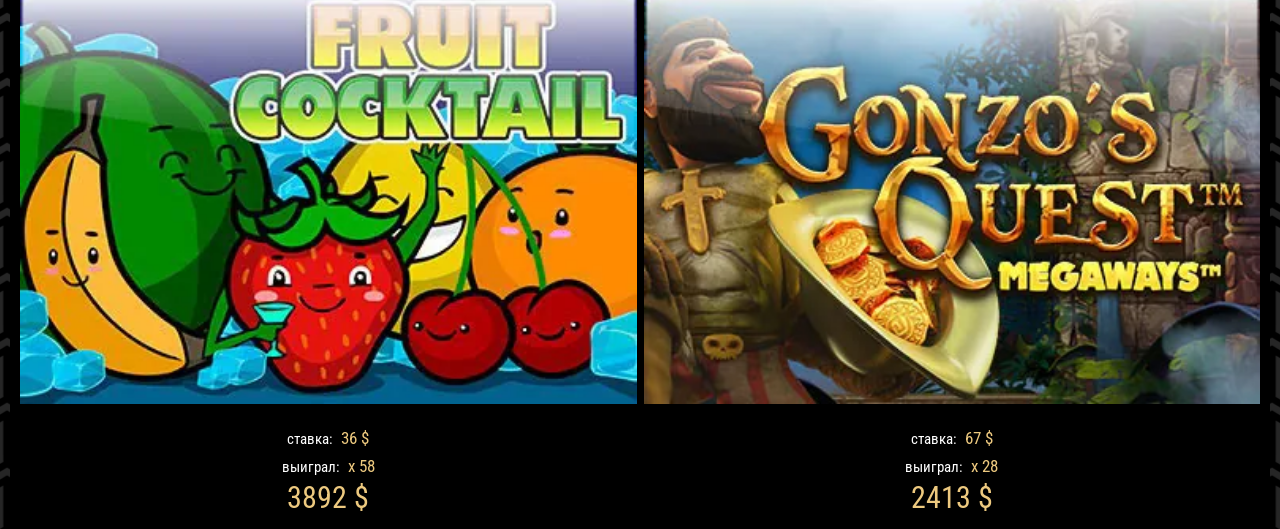
==== commit 9a0f9080: "add winners slider" ====
--- a/index.html
+++ b/index.html
@@ -407,6 +407,224 @@
             </div>
         </section>
 
+        <section class="container_winners" aria-labelledby="winners-title">
+            <div class="container">
+                <div class="container_winners_inner">
+                    <h2 class="container_winners_title" id="winners-title">Сейчас выигрывают</h2>
+
+                    <div class="container_winners_slider" id="winners">
+                        <ul class="container_winners_track" id="winners-track">
+                            <li class="item_winner">
+                                <p class="item_winner_player">Ома***</p>
+
+                                <button class="item_game_btn" type="button" data-game="Fruit Cocktail"
+                                        data-provider="Igrosoft">
+                                    <img src="img/slots/fruit-cocktail.webp" width="390" height="260" loading="lazy"
+                                         decoding="async" alt="Fruit Cocktail — Igrosoft"
+                                         srcset="img/slots/fruit-cocktail-240.webp 240w, img/slots/fruit-cocktail.webp 390w"
+                                         sizes="(min-width: 900px) 25vw, (min-width: 600px) 33vw, 50vw">
+                                    <span class="item_game_play" aria-hidden="true">
+                                        <img src="img/icons/play.svg" width="20" height="22" alt="">
+                                    </span>
+                                    <span class="visually-hidden">Играть в Fruit Cocktail</span>
+                                </button>
+
+                                <p class="item_winner_row item_winner_row_bet">ставка:<span>36 $</span></p>
+                                <p class="item_winner_row item_winner_row_mult">выиграл:<span>x 58</span></p>
+                                <p class="item_winner_sum">3892 $</p>
+                            </li>
+                            <li class="item_winner">
+                                <p class="item_winner_player">Ать***</p>
+
+                                <button class="item_game_btn" type="button" data-game="Gonzo’s Quest Megaways"
+                                        data-provider="Red Tiger">
+                                    <img src="img/slots/gonzos-quest.webp" width="390" height="260" loading="lazy"
+                                         decoding="async" alt="Gonzo’s Quest Megaways — Red Tiger"
+                                         srcset="img/slots/gonzos-quest-240.webp 240w, img/slots/gonzos-quest.webp 390w"
+                                         sizes="(min-width: 900px) 25vw, (min-width: 600px) 33vw, 50vw">
+                                    <span class="item_game_play" aria-hidden="true">
+                                        <img src="img/icons/play.svg" width="20" height="22" alt="">
+                                    </span>
+                                    <span class="visually-hidden">Играть в Gonzo’s Quest Megaways</span>
+                                </button>
+
+                                <p class="item_winner_row item_winner_row_bet">ставка:<span>67 $</span></p>
+                                <p class="item_winner_row item_winner_row_mult">выиграл:<span>x 28</span></p>
+                                <p class="item_winner_sum">2413 $</p>
+                            </li>
+                            <li class="item_winner">
+                                <p class="item_winner_player">Lyj***</p>
+
+                                <button class="item_game_btn" type="button" data-game="Billyonaire"
+                                        data-provider="Amatic">
+                                    <img src="[data-uri]"
+                                         data-src="img/slots/billyonaire.webp" width="390" height="260" decoding="async"
+                                         alt="Billyonaire — Amatic"
+                                         data-srcset="img/slots/billyonaire-240.webp 240w, img/slots/billyonaire.webp 390w"
+                                         sizes="(min-width: 900px) 25vw, (min-width: 600px) 33vw, 50vw">
+                                    <span class="item_game_play" aria-hidden="true">
+                                        <img src="img/icons/play.svg" width="20" height="22" alt="">
+                                    </span>
+                                    <span class="visually-hidden">Играть в Billyonaire</span>
+                                </button>
+
+                                <p class="item_winner_row item_winner_row_bet">ставка:<span>36 $</span></p>
+                                <p class="item_winner_row item_winner_row_mult">выиграл:<span>x 77</span></p>
+                                <p class="item_winner_sum">3510 $</p>
+                            </li>
+                            <li class="item_winner">
+                                <p class="item_winner_player">Kif***</p>
+
+                                <button class="item_game_btn" type="button" data-game="Book of Aztec"
+                                        data-provider="Amatic">
+                                    <img src="[data-uri]"
+                                         data-src="img/slots/book-of-aztec.webp" width="390" height="260"
+                                         decoding="async" alt="Book of Aztec — Amatic"
+                                         data-srcset="img/slots/book-of-aztec-240.webp 240w, img/slots/book-of-aztec.webp 390w"
+                                         sizes="(min-width: 900px) 25vw, (min-width: 600px) 33vw, 50vw"><span
+                                        class="item_game_play" aria-hidden="true">
+                                    <img src="img/icons/play.svg" width="20" height="22" alt="">
+                                </span>
+                                    <span class="visually-hidden">Играть в Book of Aztec</span>
+                                </button>
+
+                                <p class="item_winner_row item_winner_row_bet">ставка:<span>57 $</span></p>
+                                <p class="item_winner_row item_winner_row_mult">выиграл:<span>x 70</span></p>
+                                <p class="item_winner_sum">2723 $</p>
+                            </li>
+                            <li class="item_winner">
+                                <p class="item_winner_player">Fru***</p>
+
+                                <button class="item_game_btn" type="button" data-game="Hot Fruits 100"
+                                        data-provider="Amatic">
+                                    <img src="[data-uri]"
+                                         data-src="img/slots/hot-fruits-100.webp" width="390" height="260"
+                                         decoding="async" alt="Hot Fruits 100 — Amatic"
+                                         data-srcset="img/slots/hot-fruits-100-240.webp 240w, img/slots/hot-fruits-100.webp 390w"
+                                         sizes="(min-width: 900px) 25vw, (min-width: 600px) 33vw, 50vw">
+                                    <span class="item_game_play" aria-hidden="true">
+                                        <img src="img/icons/play.svg" width="20" height="22" alt="">
+                                    </span>
+                                    <span class="visually-hidden">Играть в Hot Fruits 100</span>
+                                </button>
+
+                                <p class="item_winner_row item_winner_row_bet">ставка:<span>49 $</span></p>
+                                <p class="item_winner_row item_winner_row_mult">выиграл:<span>x 48</span></p>
+                                <p class="item_winner_sum">2096 $</p>
+                            </li>
+                            <li class="item_winner">
+                                <p class="item_winner_player">Ден***</p>
+
+                                <button class="item_game_btn" type="button" data-game="Razor Shark"
+                                        data-provider="Push Gaming">
+                                    <img src="[data-uri]"
+                                         data-src="img/slots/razor-shark.webp" width="390" height="260" decoding="async"
+                                         alt="Razor Shark — Push Gaming"
+                                         data-srcset="img/slots/razor-shark-240.webp 240w, img/slots/razor-shark.webp 390w"
+                                         sizes="(min-width: 900px) 25vw, (min-width: 600px) 33vw, 50vw">
+                                    <span class="item_game_play" aria-hidden="true">
+                                        <img src="img/icons/play.svg" width="20" height="22" alt="">
+                                    </span>
+                                    <span class="visually-hidden">Играть в Razor Shark</span>
+                                </button>
+
+                                <p class="item_winner_row item_winner_row_bet">ставка:<span>25 $</span></p>
+                                <p class="item_winner_row item_winner_row_mult">выиграл:<span>x 92</span></p>
+                                <p class="item_winner_sum">2300 $</p>
+                            </li>
+                            <li class="item_winner">
+                                <p class="item_winner_player">Wol***</p>
+
+                                <button class="item_game_btn" type="button" data-game="Book of Dead"
+                                        data-provider="Play’n GO">
+                                    <img src="[data-uri]"
+                                         data-src="img/slots/book-of-dead.webp" width="390" height="260"
+                                         decoding="async" alt="Book of Dead — Play’n GO"
+                                         data-srcset="img/slots/book-of-dead-240.webp 240w, img/slots/book-of-dead.webp 390w"
+                                         sizes="(min-width: 900px) 25vw, (min-width: 600px) 33vw, 50vw">
+                                    <span class="item_game_play" aria-hidden="true">
+                                        <img src="img/icons/play.svg" width="20" height="22" alt="">
+                                    </span>
+                                    <span class="visually-hidden">Играть в Book of Dead</span>
+                                </button>
+
+                                <p class="item_winner_row item_winner_row_bet">ставка:<span>40 $</span></p>
+                                <p class="item_winner_row item_winner_row_mult">выиграл:<span>x 35</span></p>
+                                <p class="item_winner_sum">1400 $</p>
+                            </li>
+                            <li class="item_winner">
+                                <p class="item_winner_player">Мак***</p>
+
+                                <button class="item_game_btn" type="button" data-game="Immersive Roulette"
+                                        data-provider="Evolution">
+                                    <img src="[data-uri]"
+                                         data-src="img/live/immersive-evo.webp" width="390" height="260"
+                                         decoding="async" alt="Immersive Roulette — Evolution"
+                                         data-srcset="img/live/immersive-evo-240.webp 240w, img/live/immersive-evo.webp 390w"
+                                         sizes="(min-width: 900px) 25vw, (min-width: 600px) 33vw, 50vw">
+                                    <span class="item_game_play" aria-hidden="true">
+                                        <img src="img/icons/play.svg" width="20" height="22" alt="">
+                                    </span>
+                                    <span class="visually-hidden">Играть в Immersive Roulette</span>
+                                </button>
+
+                                <p class="item_winner_row item_winner_row_bet">ставка:<span>80 $</span></p>
+                                <p class="item_winner_row item_winner_row_mult">выиграл:<span>x 36</span></p>
+                                <p class="item_winner_sum">2880 $</p>
+                            </li>
+                            <li class="item_winner">
+                                <p class="item_winner_player">Sev***</p>
+
+                                <button class="item_game_btn" type="button" data-game="Lucky Streak 3"
+                                        data-provider="Endorphina">
+                                    <img src="[data-uri]"
+                                         data-src="img/slots/lucky-streak-3.webp" width="390" height="260"
+                                         decoding="async" alt="Lucky Streak 3 — Endorphina"
+                                         data-srcset="img/slots/lucky-streak-3-240.webp 240w, img/slots/lucky-streak-3.webp 390w"
+                                         sizes="(min-width: 900px) 25vw, (min-width: 600px) 33vw, 50vw">
+                                    <span class="item_game_play" aria-hidden="true">
+                                        <img src="img/icons/play.svg" width="20" height="22" alt="">
+                                    </span>
+                                    <span class="visually-hidden">Играть в Lucky Streak 3</span>
+                                </button>
+
+                                <p class="item_winner_row item_winner_row_bet">ставка:<span>30 $</span></p>
+                                <p class="item_winner_row item_winner_row_mult">выиграл:<span>x 64</span></p>
+                                <p class="item_winner_sum">1920 $</p>
+                            </li>
+                            <li class="item_winner">
+                                <p class="item_winner_player">Гри***</p>
+
+                                <button class="item_game_btn" type="button" data-game="Resident"
+                                        data-provider="Igrosoft">
+                                    <img src="[data-uri]"
+                                         data-src="img/slots/resident.webp" width="390" height="260" decoding="async"
+                                         alt="Resident — Igrosoft"
+                                         data-srcset="img/slots/resident-240.webp 240w, img/slots/resident.webp 390w"
+                                         sizes="(min-width: 900px) 25vw, (min-width: 600px) 33vw, 50vw">
+                                    <span class="item_game_play" aria-hidden="true">
+                                        <img src="img/icons/play.svg" width="20" height="22" alt="">
+                                    </span>
+                                    <span class="visually-hidden">Играть в Resident</span>
+                                </button>
+
+                                <p class="item_winner_row item_winner_row_bet">ставка:<span>45 $</span></p>
+                                <p class="item_winner_row item_winner_row_mult">выиграл:<span>x 51</span></p>
+                                <p class="item_winner_sum">2295 $</p>
+                            </li>
+                        </ul>
+
+                        <button class="container_winners_arrow container_winners_arrow_prev" type="button"
+                                id="winners-prev" aria-label="Предыдущие выигрыши">&#8249;
+                        </button>
+                        <button class="container_winners_arrow container_winners_arrow_next" type="button"
+                                id="winners-next" aria-label="Следующие выигрыши">&#8250;
+                        </button>
+                    </div>
+                </div>
+            </div>
+        </section>
+
     </main>
     <script src="./script/script.js" defer></script>
     </body>
--- a/style/style.css
+++ b/style/style.css
@@ -703,6 +703,114 @@
     max-width: 100%;
 }
 
+/* WINNERS */
+.container_winners_inner {
+    padding: 0 10px;
+}
+
+.container_winners_slider {
+    position: relative;
+}
+
+.container_winners_track {
+    padding: 0 0 4px;
+    display: flex;
+    gap: 7px;
+    scrollbar-width: none;
+    overflow-x: auto;
+    list-style: none;
+    overscroll-behavior-x: contain;
+    margin: 0;
+    scroll-snap-type: x mandatory;
+    scroll-behavior: smooth;
+}
+
+.container_winners_track::-webkit-scrollbar {
+    display: none;
+}
+
+.item_winner {
+    text-align: center;
+    scroll-snap-align: start;
+    flex: 0 0 calc((100% - 7px) / 2);
+}
+
+.item_winner_player {
+    text-decoration: underline;
+    margin: 0;
+    color: #fff;
+    font-size: 15px;
+    line-height: 1.65;
+}
+
+.item_winner_row {
+    font-size: 15px;
+    margin: 0;
+    color: #fff;
+    line-height: 1.65;
+}
+
+.item_winner_row_bet {
+    padding-top: 5px;
+}
+
+.item_winner_row_mult {
+    padding-bottom: 5px;
+}
+
+.item_winner_row span {
+    color: var(--gold);
+    font-size: 17px;
+    padding-left: 8px;
+}
+
+.item_winner_sum {
+    color: var(--gold);
+    margin: 0;
+    padding-bottom: 14px;
+    line-height: 26px;
+    font-size: 30px;
+}
+
+.container_winners_arrow {
+    font-size: 34px;
+    top: 40%;
+    transition: opacity var(--ease), background-color var(--ease);
+    opacity: 0;
+    cursor: pointer;
+    line-height: 1;
+    background: rgba(0, 0, 0, 0.55);
+    height: 54px;
+    position: absolute;
+    border: 0;
+    padding: 0;
+    z-index: 5;
+    color: #fff;
+    width: 34px;
+}
+
+.container_winners_slider:hover .container_winners_arrow,
+.container_winners_arrow:focus-visible {
+    opacity: 0.85;
+}
+
+.container_winners_arrow:hover {
+    opacity: 1;
+    background: rgba(0, 0, 0, 0.75);
+}
+
+.container_winners_arrow_prev {
+    left: 0;
+}
+
+.container_winners_arrow_next {
+    right: 0;
+}
+
+.container_winners_arrow[hidden] {
+    display: none;
+}
+
 @media (min-width: 600px) {}
 @media (min-width: 720px) {}
 @media (min-width: 900px) {}
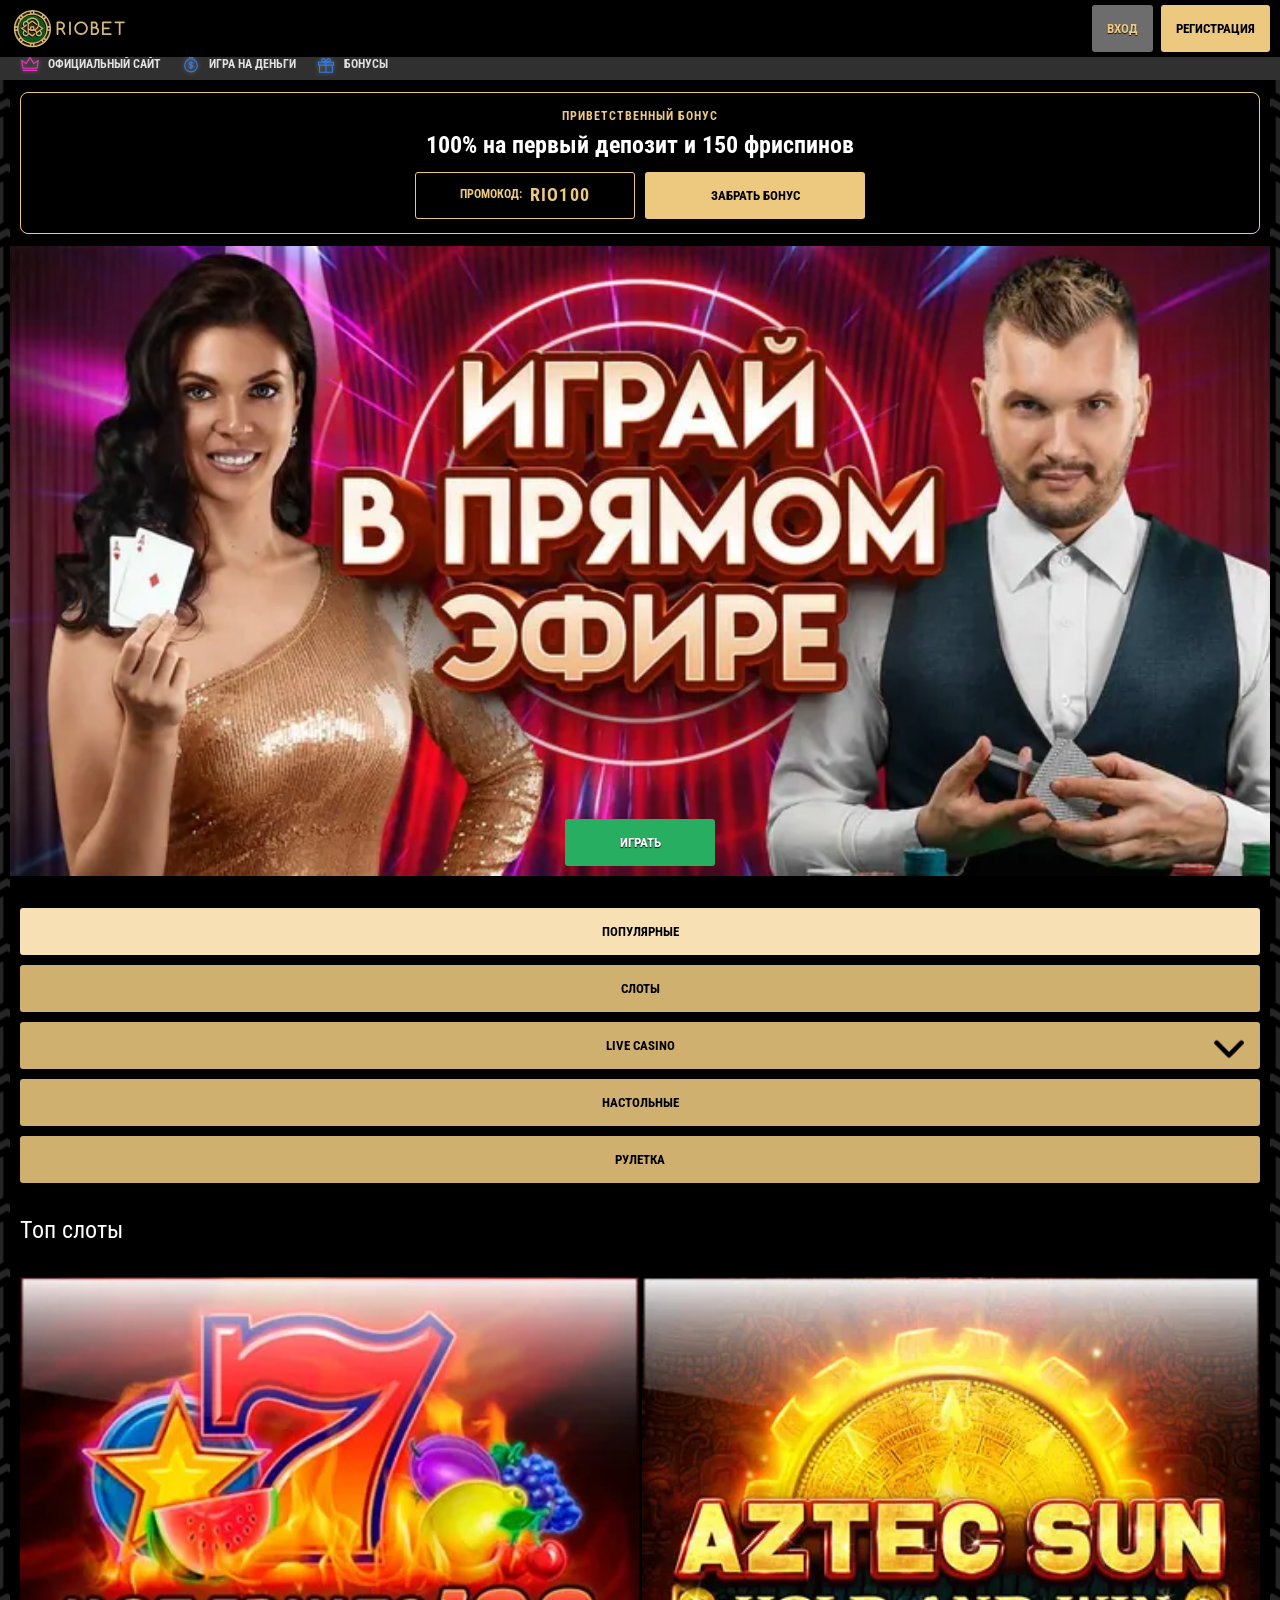
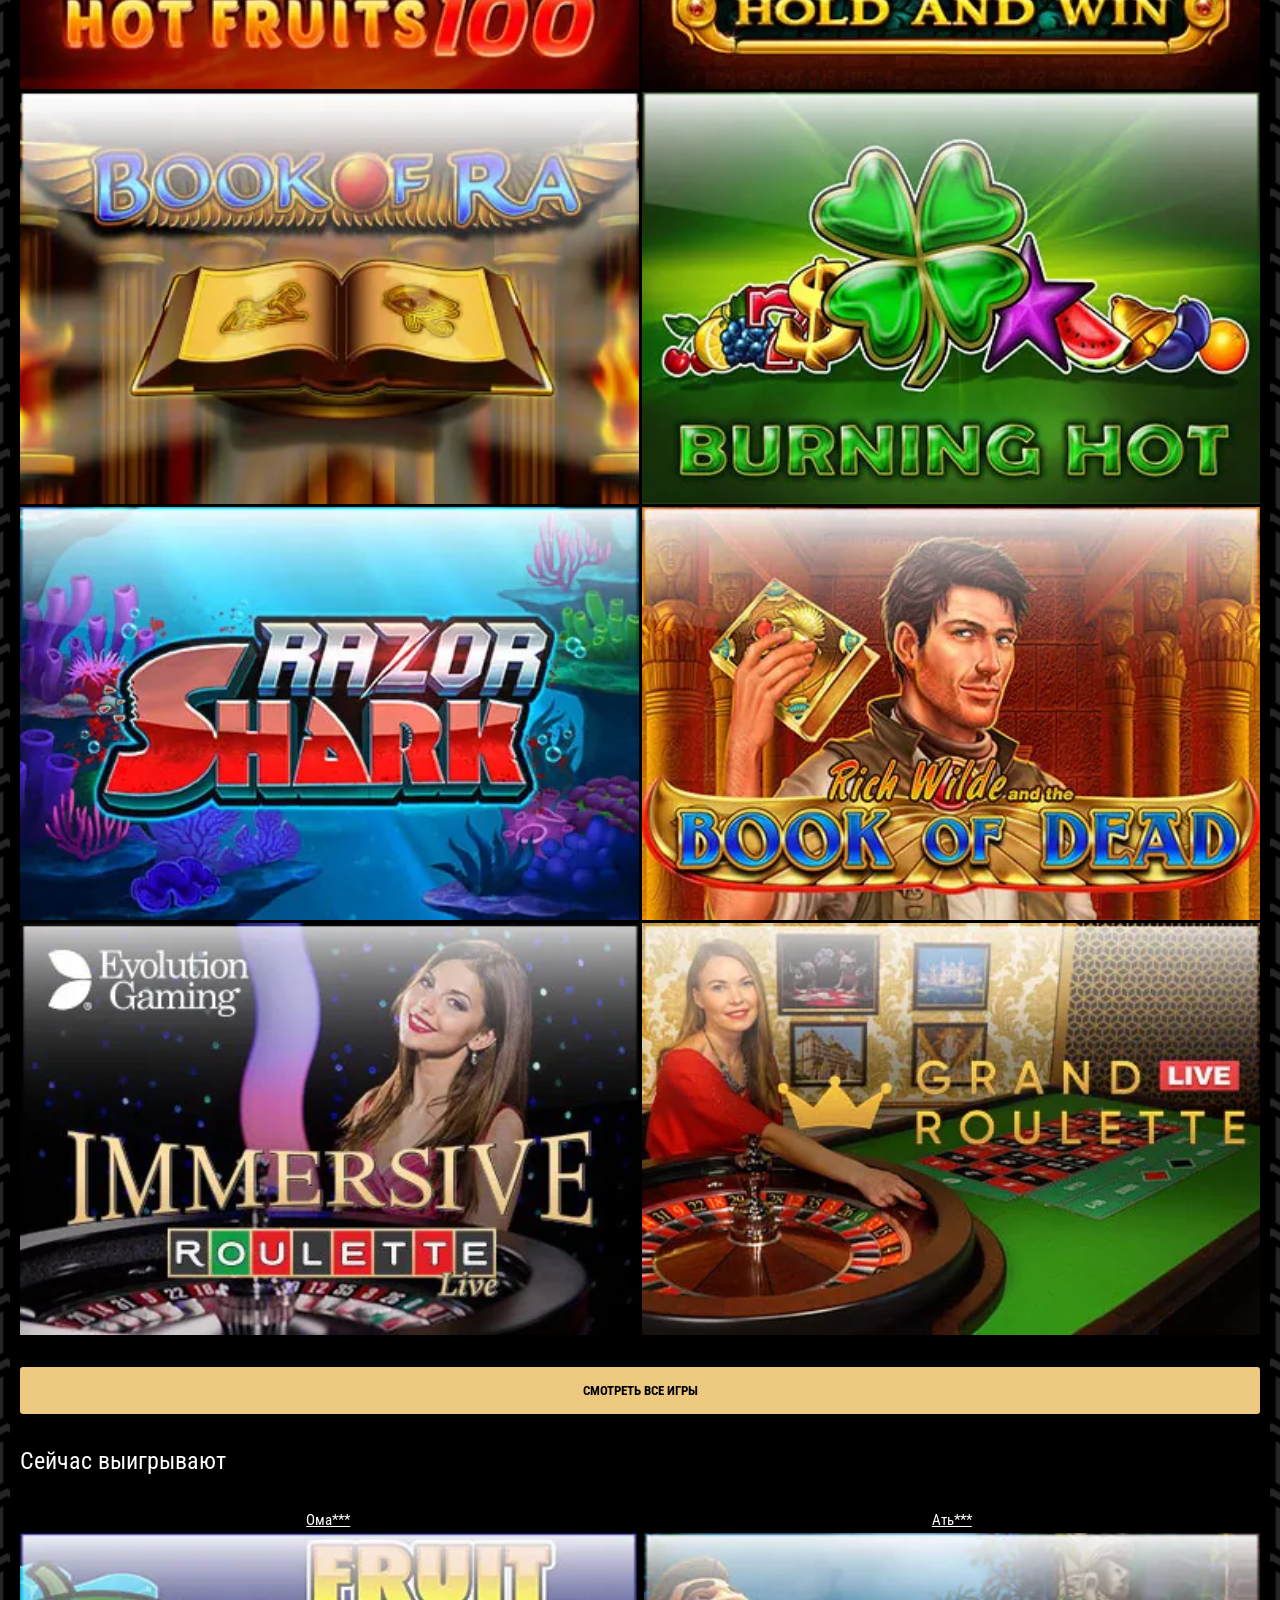
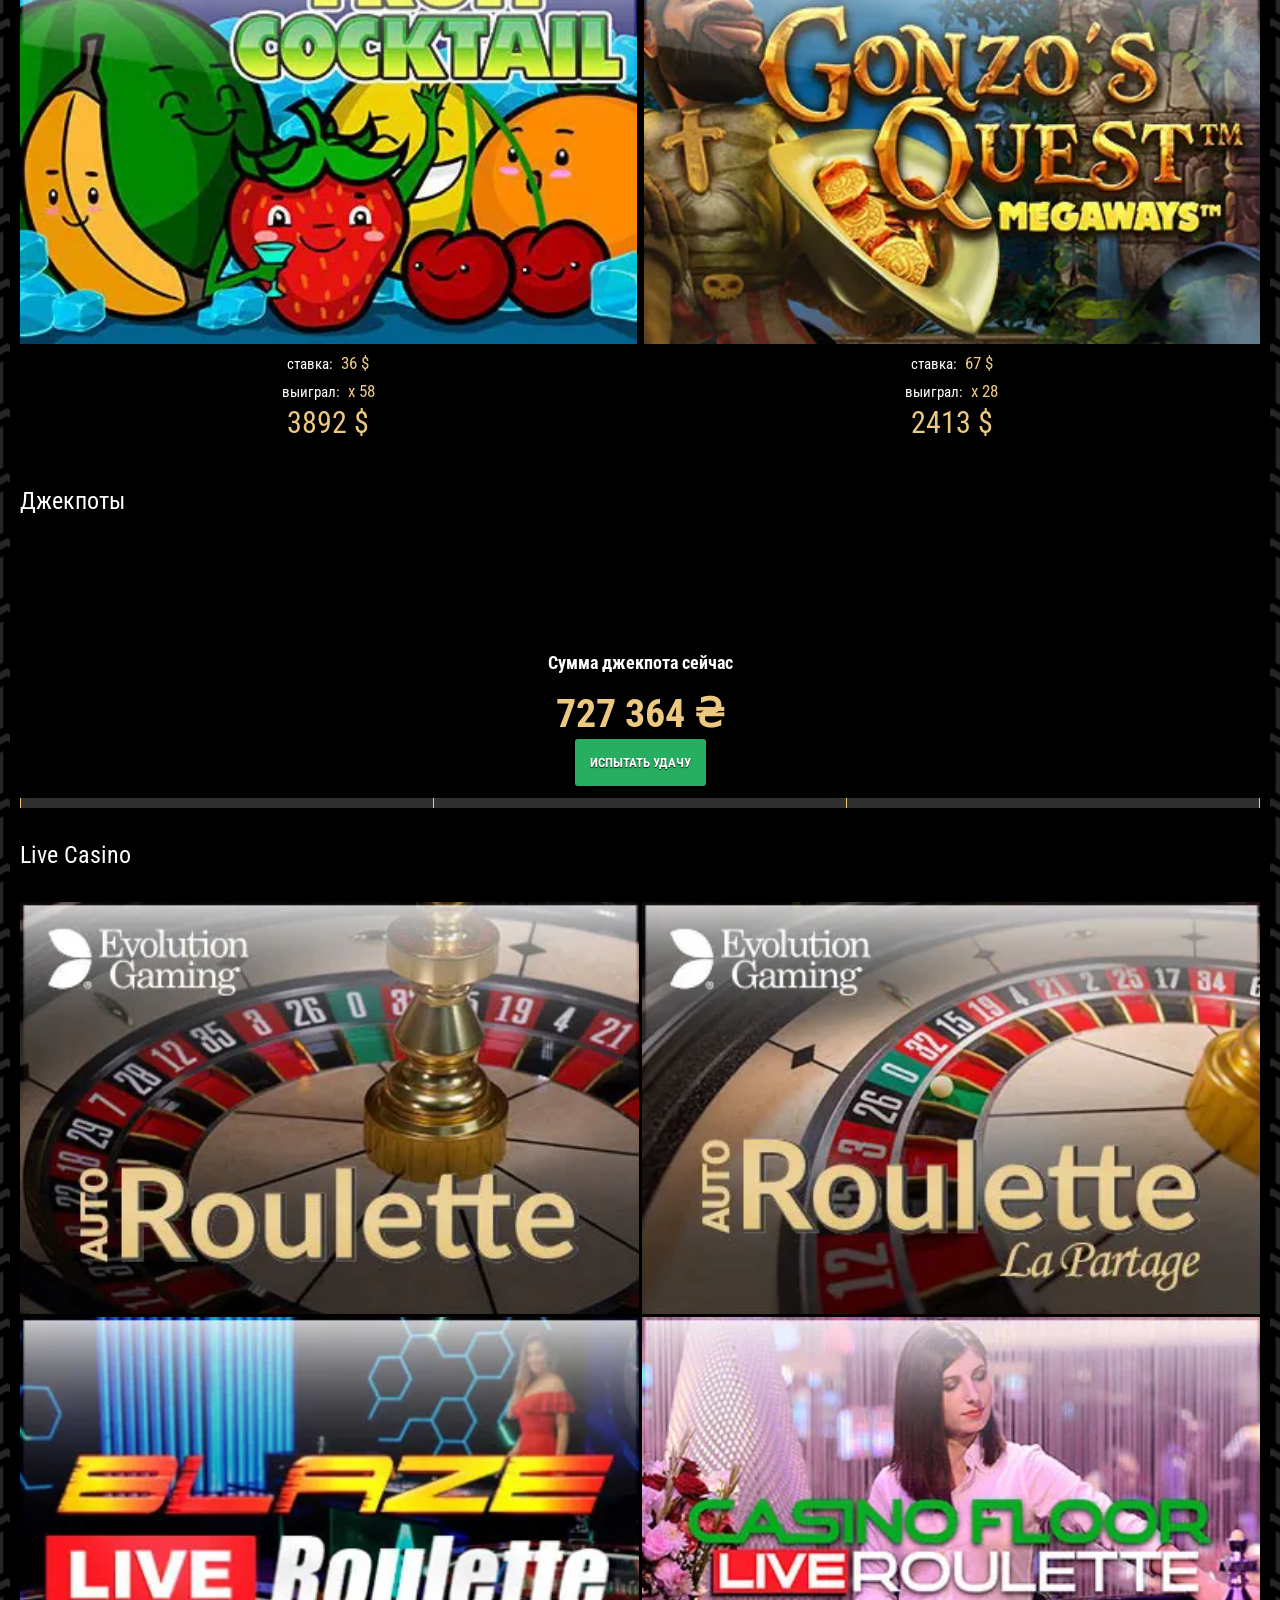
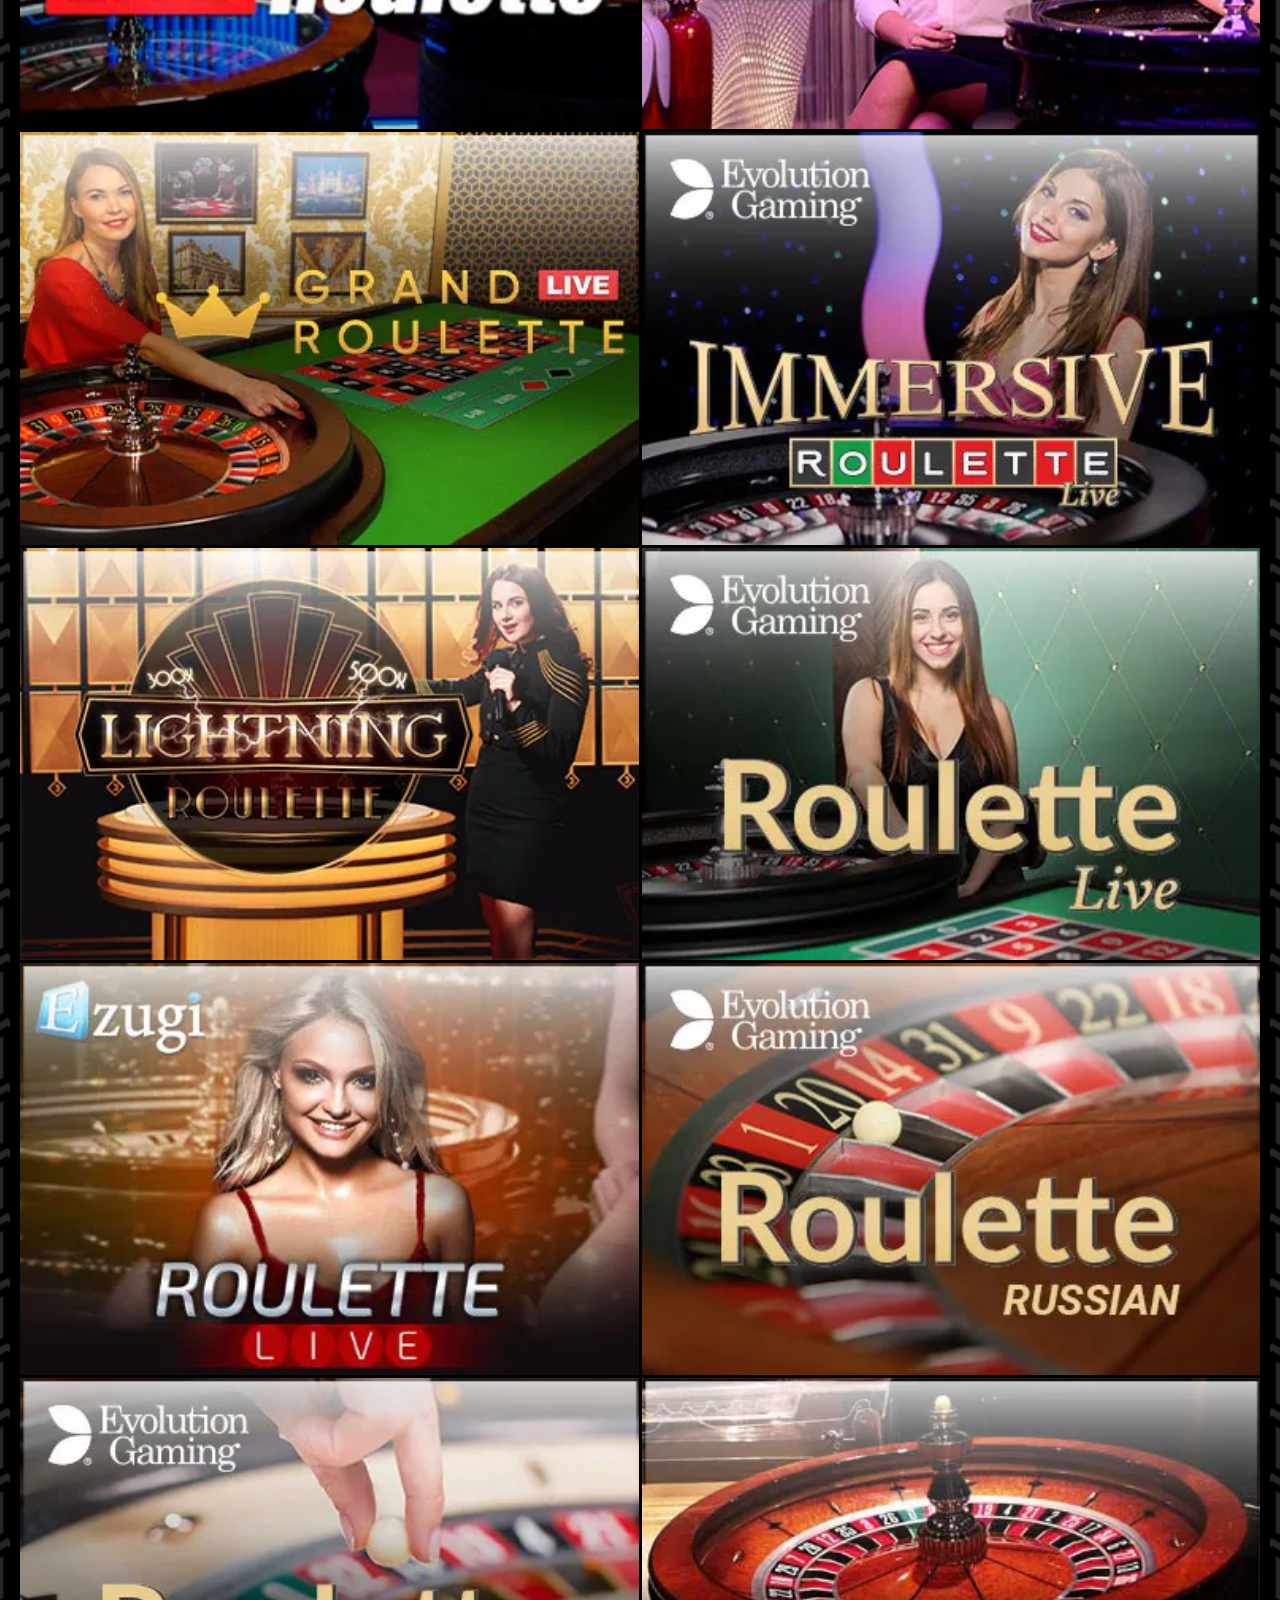
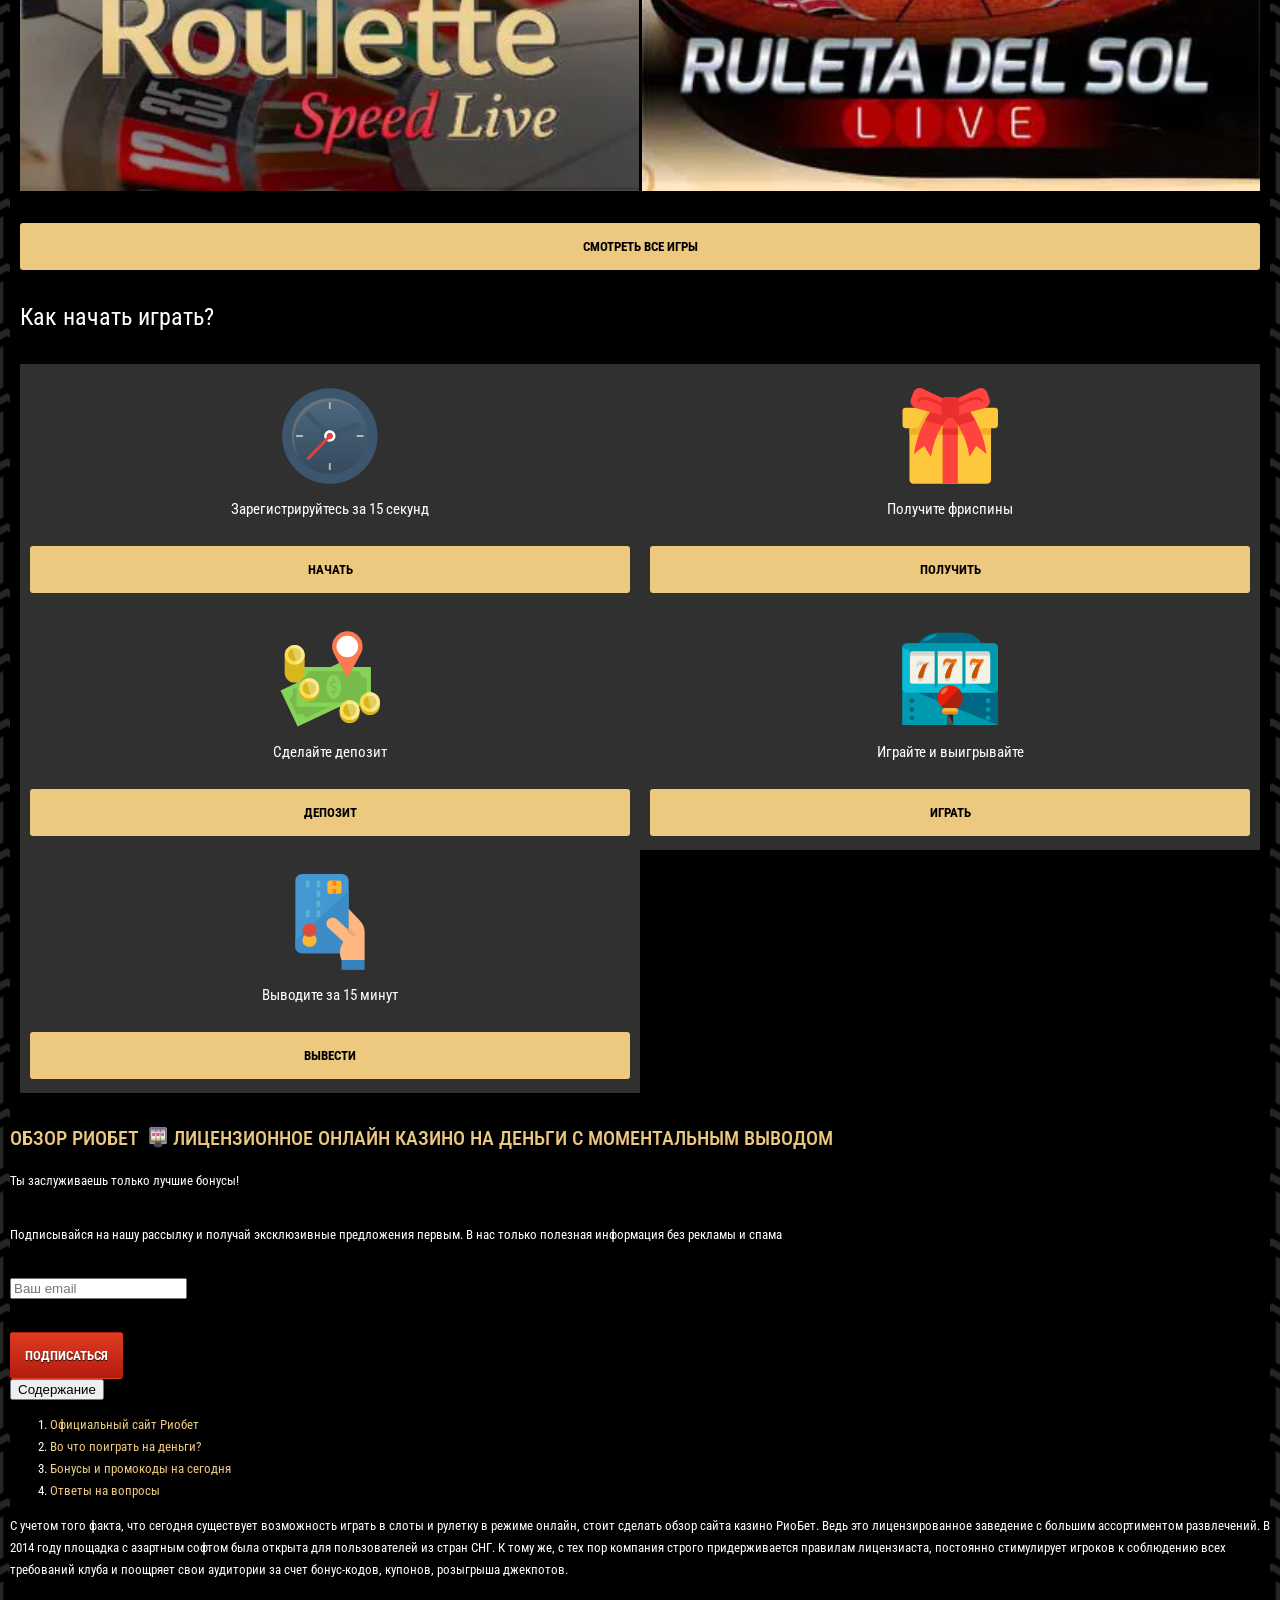
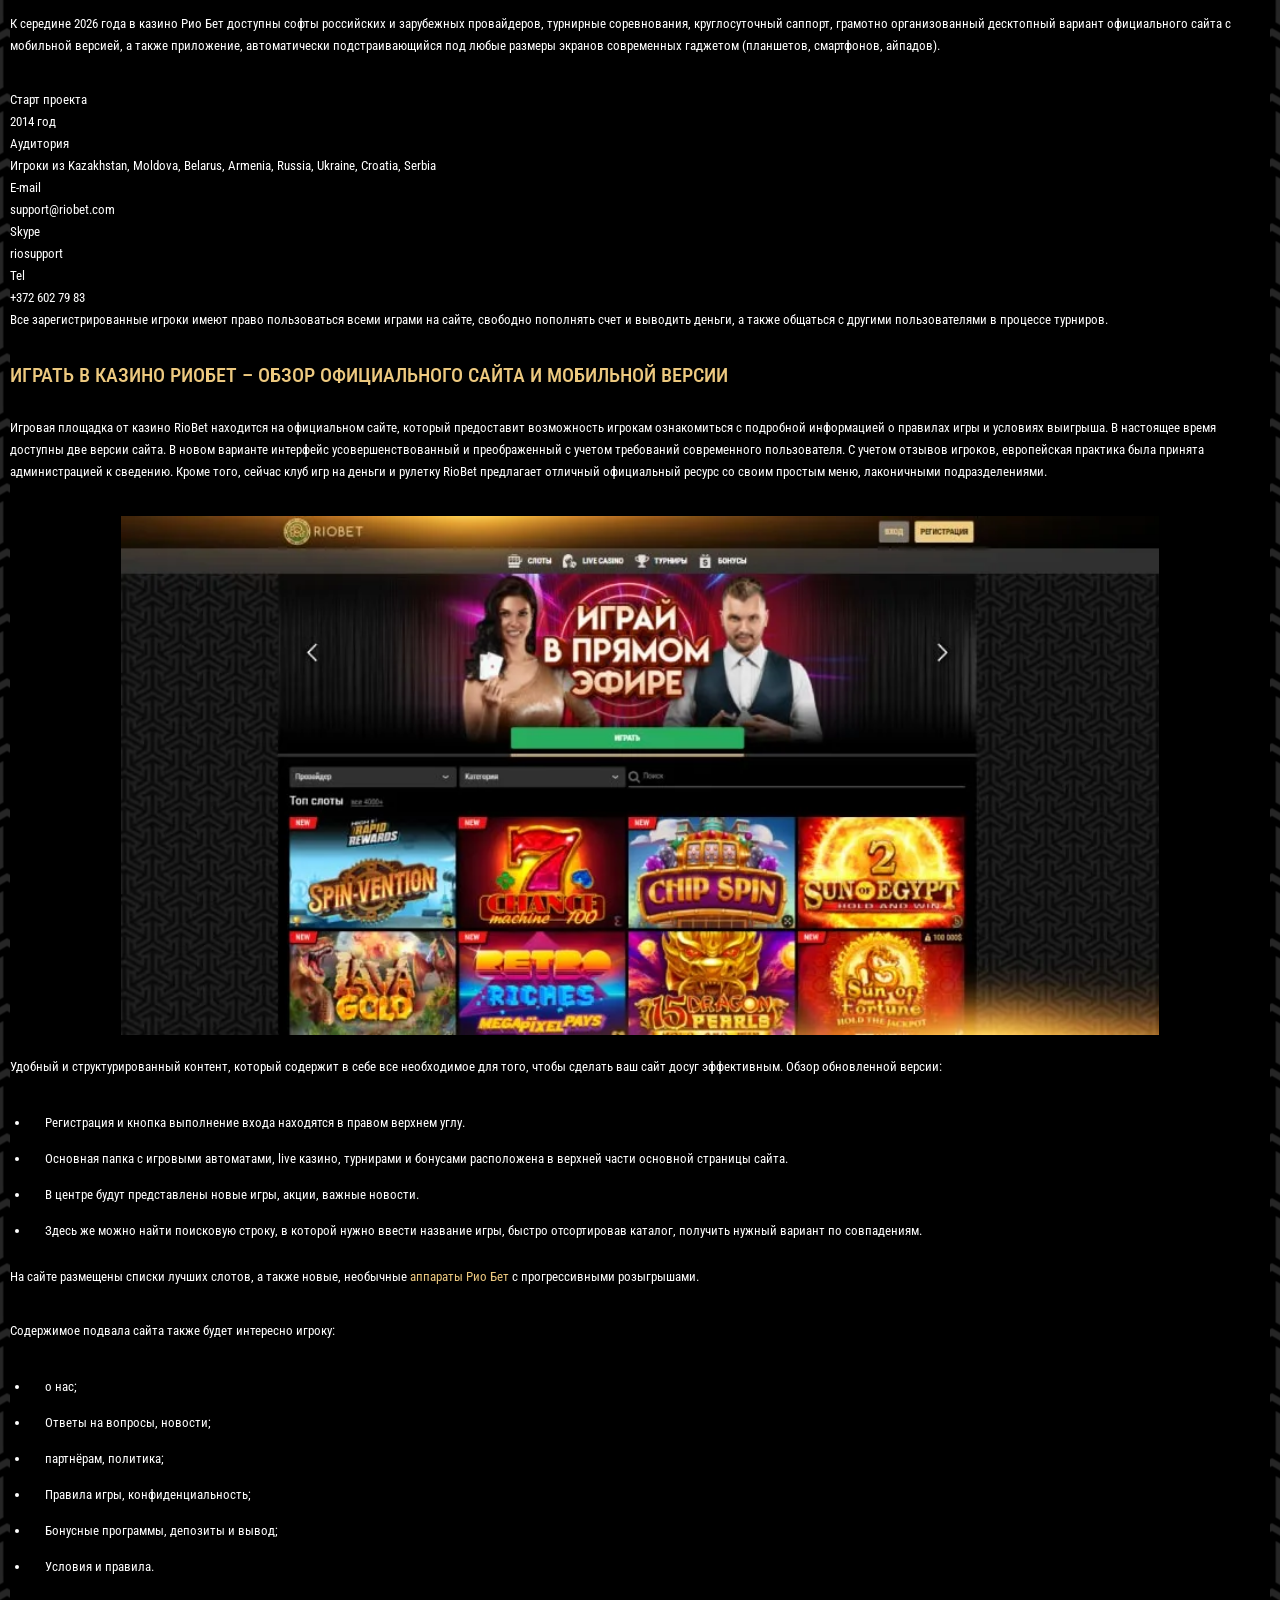
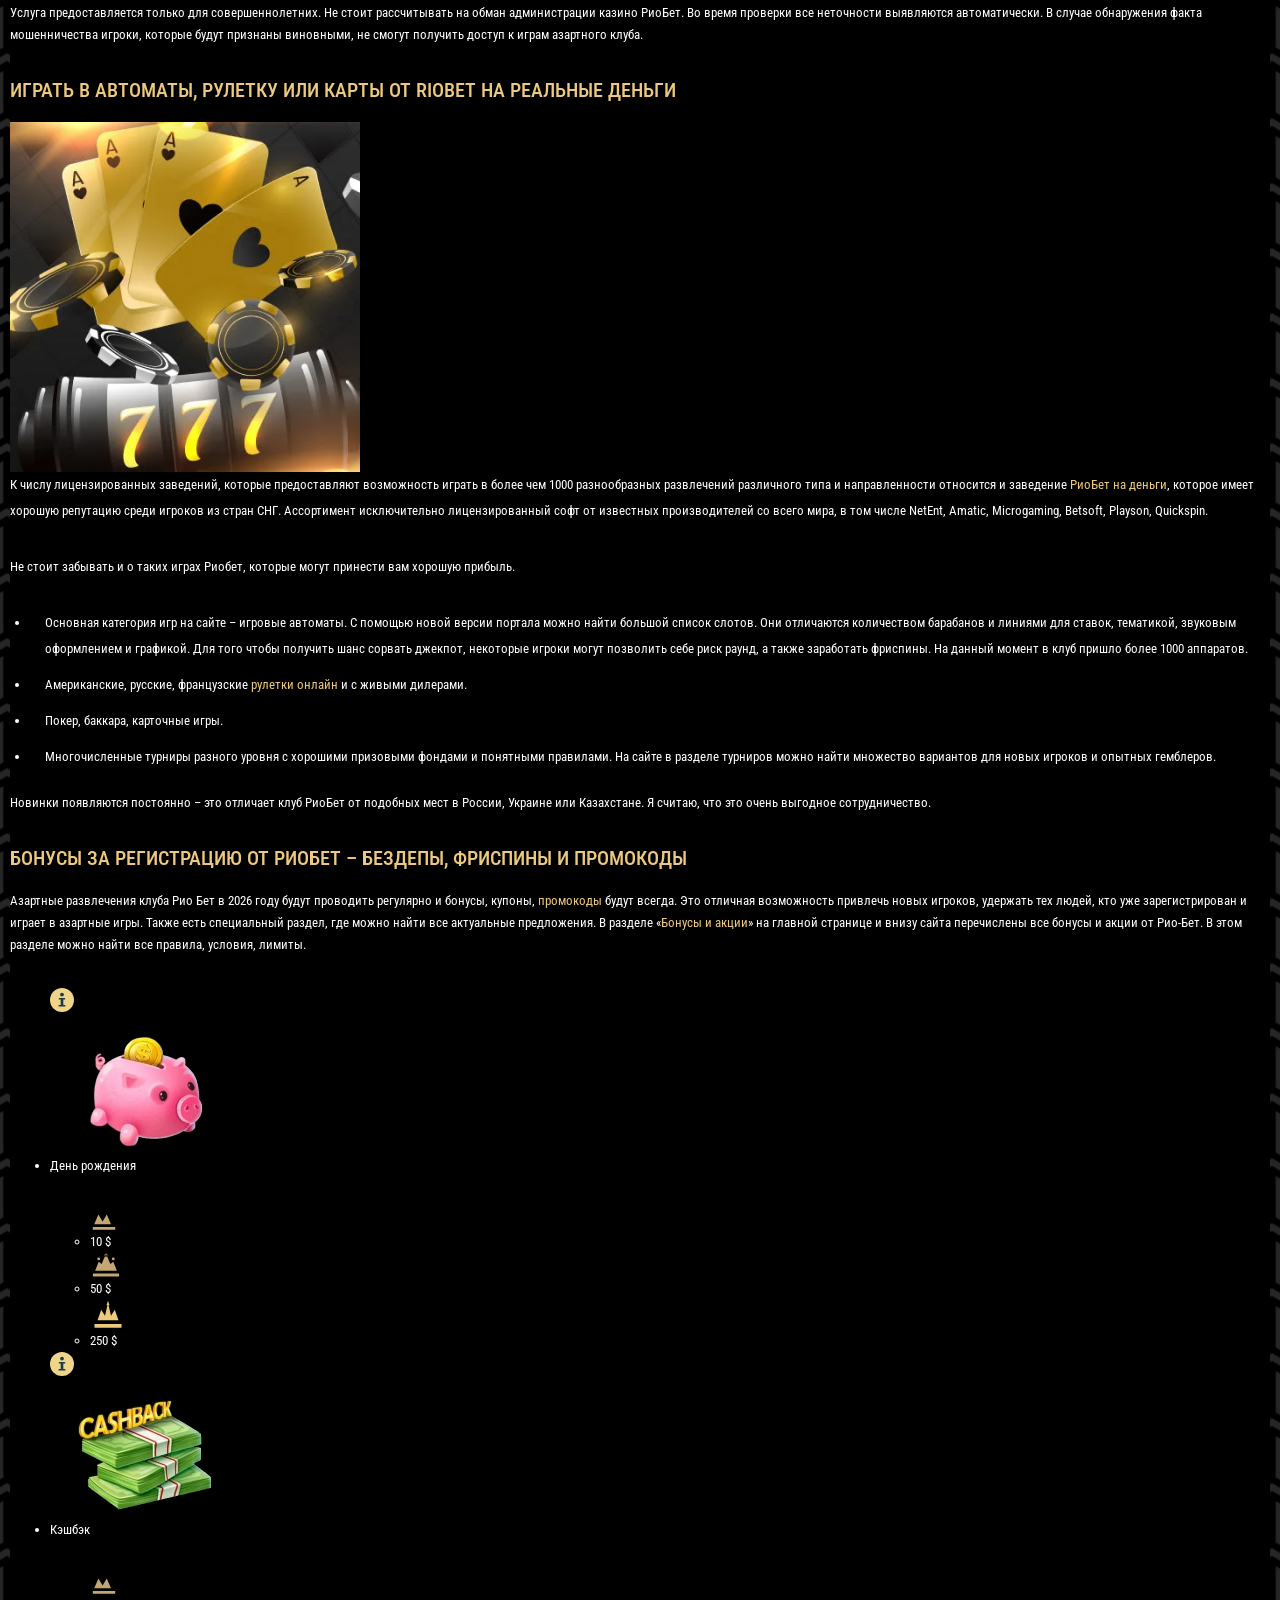
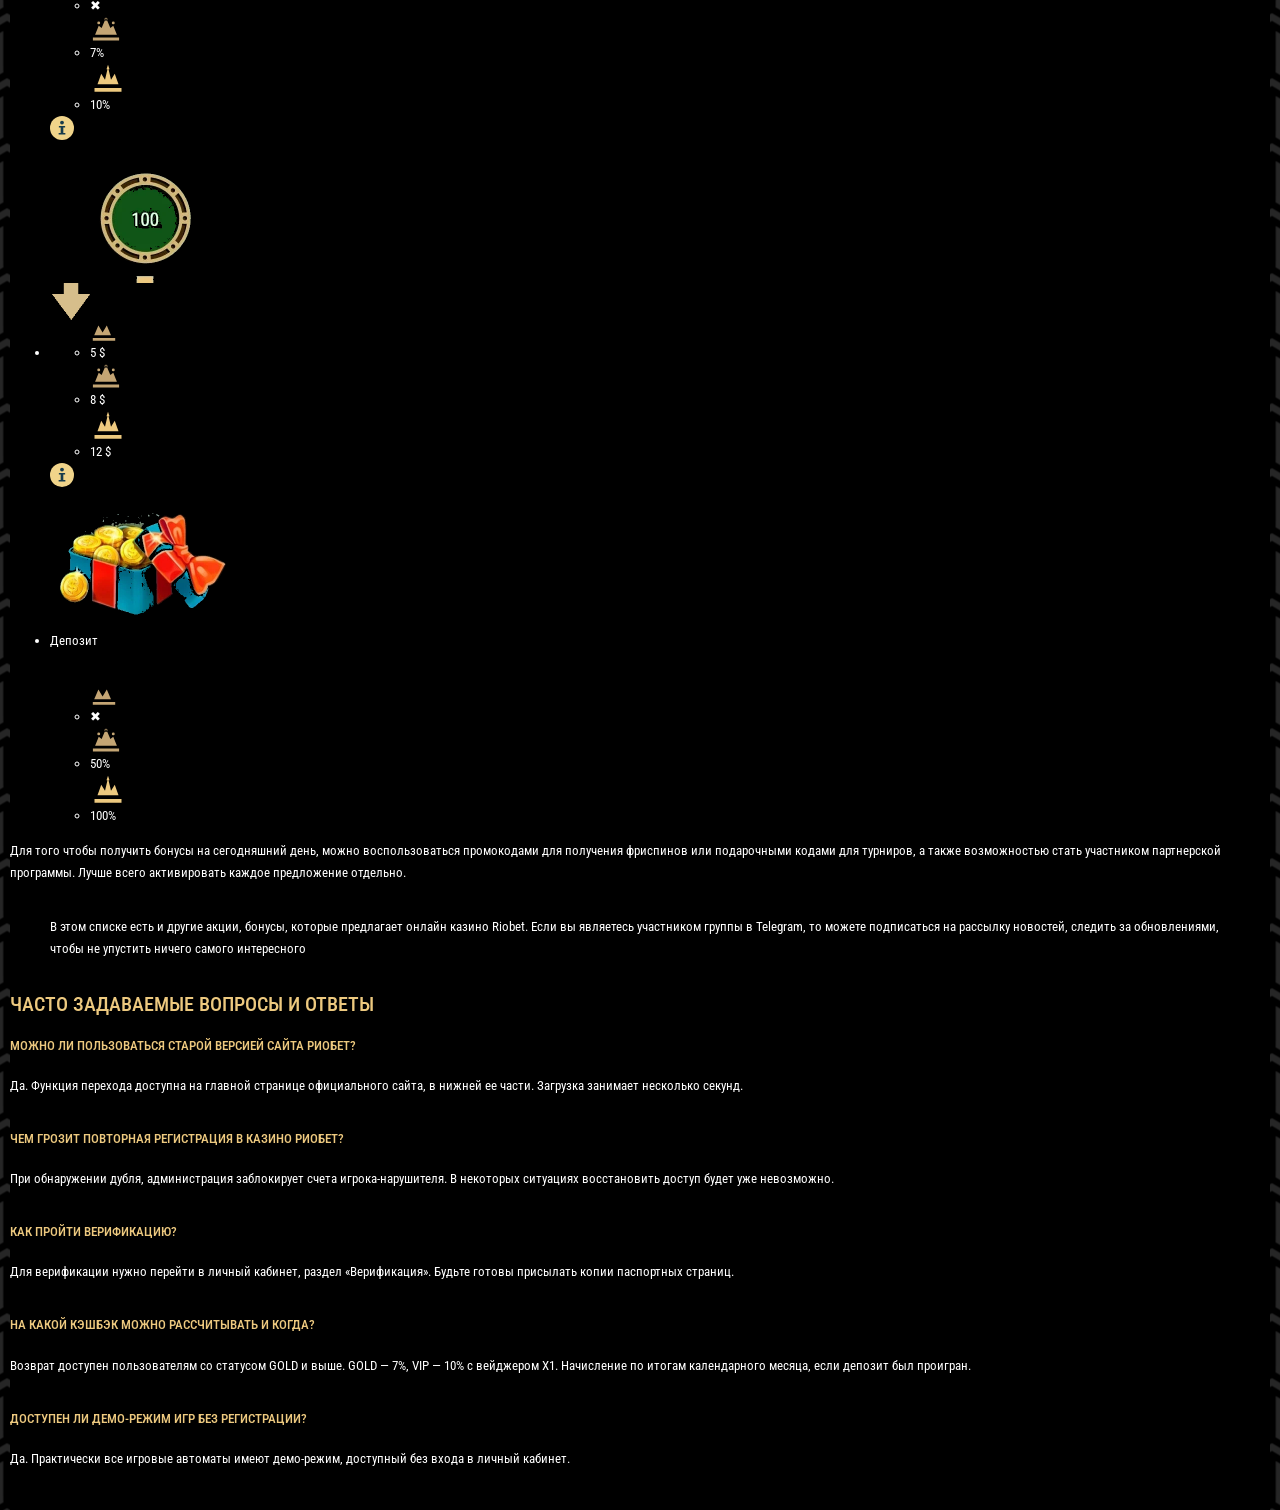
==== commit 14e8b1f3: "add content for jackpot,bonuses, article" ====
--- a/index.html
+++ b/index.html
@@ -625,6 +625,727 @@
             </div>
         </section>
 
+        <section class="container_jackpot" aria-labelledby="jackpot-title">
+            <div class="container">
+                <div class="container_jackpot_inner">
+                    <h2 class="container_jackpot_title" id="jackpot-title">Джекпоты</h2>
+                    <div class="content_panel" data-slider data-slider-defer>
+                        <div class="wrapper_slider">
+                            <div class="wrapper_slider_viewport">
+                                <ul class="wrapper_slider_track">
+                                    <li class="item_slide container_jackpot_slide" aria-roledescription="slide"
+                                        aria-label="1 из 3">
+                                        <img class="container_jackpot_img"
+                                             src="[data-uri]"
+                                             data-src="img/jackpot/ozwins.webp" width="1760" height="660"
+                                             decoding="async" alt="Джекпот в игре Ozwin’s Jackpots"
+                                             data-srcset="img/jackpot/ozwins-960.webp 960w, img/jackpot/ozwins.webp 1760w"
+                                             sizes="100vw">
+                                        <p class="container_jackpot_label">Сумма джекпота сейчас</p>
+                                        <p class="container_jackpot_sum">727 364 ₴</p>
+                                        <span class="container_jackpot_cta">
+                                            <button class="btn btn_green" type="button" data-modal="play-modal">Испытать удачу</button>
+                                         </span>
+                                    </li>
+                                    <li class="item_slide container_jackpot_slide" aria-roledescription="slide"
+                                        aria-label="2 из 3">
+                                        <img class="container_jackpot_img"
+                                             src="[data-uri]"
+                                             data-src="img/jackpot/divine.webp" width="1760" height="660"
+                                             decoding="async" alt="Джекпот в игре Divine Fortune"
+                                             data-srcset="img/jackpot/divine-960.webp 960w, img/jackpot/divine.webp 1760w"
+                                             sizes="100vw">
+                                        <p class="container_jackpot_label">Сумма джекпота сейчас</p>
+                                        <p class="container_jackpot_sum">1 438 254 ₴</p>
+                                        <span class="container_jackpot_cta">
+                                            <button class="btn btn_green" type="button" data-modal="play-modal">Испытать удачу</button>
+                                        </span>
+                                    </li>
+                                    <li class="item_slide container_jackpot_slide" aria-roledescription="slide"
+                                        aria-label="3 из 3">
+                                        <img class="container_jackpot_img"
+                                             src="[data-uri]"
+                                             data-src="img/jackpot/holmes.webp" width="1760" height="660"
+                                             decoding="async" alt="Джекпот в игре Holmes and the Stolen Stones"
+                                             data-srcset="img/jackpot/holmes-960.webp 960w, img/jackpot/holmes.webp 1760w"
+                                             sizes="100vw">
+                                        <p class="container_jackpot_label">Сумма джекпота сейчас</p>
+                                        <p class="container_jackpot_sum">379 664 ₴</p>
+                                        <span class="container_jackpot_cta">
+                                            <button class="btn btn_green" type="button" data-modal="play-modal">Испытать удачу</button>
+                                        </span>
+                                    </li>
+                                </ul>
+                            </div>
+                            <button class="wrapper_slider_arrow wrapper_slider_arrow_prev" type="button"
+                                    aria-label="Предыдущий джекпот">&#8249;
+                            </button>
+                            <button class="wrapper_slider_arrow wrapper_slider_arrow_next" type="button"
+                                    aria-label="Следующий джекпот">&#8250;
+                            </button>
+                        </div>
+                        <div class="wrapper_slider_progress" role="group" aria-label="Выбор джекпота">
+                            <button class="wrapper_slider_seg active" type="button"
+                                    aria-label="Джекпот 1"><span class="wrapper_slider_fill"></span></button>
+                            <button class="wrapper_slider_seg" type="button"
+                                    aria-label="Джекпот 2"><span class="wrapper_slider_fill"></span></button>
+                            <button class="wrapper_slider_seg" type="button"
+                                    aria-label="Джекпот 3"><span class="wrapper_slider_fill"></span></button>
+                        </div>
+                    </div>
+                </div>
+            </div>
+        </section>
+
+        <section class="container_games_live" id="live" aria-labelledby="live-title">
+            <div class="container">
+                <div class="container_games_inner">
+                    <h2 class="container_games_title" id="live-title">Live Casino</h2>
+
+                    <ul class="container_games_grid">
+                        <li class="item_game">
+                            <button class="item_game_btn" type="button" data-game="Auto Roulette"
+                                    data-provider="Evolution">
+                                <img src="img/live/auto-roulette-evo.webp" width="390" height="260" loading="lazy"
+                                     decoding="async"
+                                     alt="Auto Roulette — Evolution"
+                                     srcset="img/live/auto-roulette-evo-240.webp 240w, img/live/auto-roulette-evo.webp 390w"
+                                     sizes="(min-width: 900px) 25vw, (min-width: 600px) 33vw, 50vw">
+                                <span class="item_game_play" aria-hidden="true">
+                                    <img src="img/icons/play.svg" width="20" height="22" alt="">
+                                </span>
+                                <span class="visually-hidden">Играть в Auto Roulette</span>
+                            </button>
+                        </li>
+                        <li class="item_game">
+                            <button class="item_game_btn" type="button" data-game="Auto Roulette La Partage"
+                                    data-provider="Evolution">
+                                <img src="img/live/autoroulette-laportage-evo.webp" width="390" height="260"
+                                     loading="lazy" decoding="async"
+                                     alt="Auto Roulette La Partage — Evolution"
+                                     srcset="img/live/autoroulette-laportage-evo-240.webp 240w, img/live/autoroulette-laportage-evo.webp 390w"
+                                     sizes="(min-width: 900px) 25vw, (min-width: 600px) 33vw, 50vw">
+                                <span class="item_game_play" aria-hidden="true">
+                                    <img src="img/icons/play.svg" width="20" height="22" alt="">
+                                </span>
+                                <span class="visually-hidden">Играть в Auto Roulette La Partage</span>
+                            </button>
+                        </li>
+                        <li class="item_game">
+                            <button class="item_game_btn" type="button" data-game="Blaze Roulette"
+                                    data-provider="Evolution">
+                                <img src="img/live/blaze-roulette.webp" width="390" height="260" loading="lazy"
+                                     decoding="async"
+                                     alt="Blaze Roulette — Evolution"
+                                     srcset="img/live/blaze-roulette-240.webp 240w, img/live/blaze-roulette.webp 390w"
+                                     sizes="(min-width: 900px) 25vw, (min-width: 600px) 33vw, 50vw">
+                                <span class="item_game_play" aria-hidden="true">
+                                    <img src="img/icons/play.svg" width="20" height="22" alt="">
+                                </span>
+                                <span class="visually-hidden">Играть в Blaze Roulette</span>
+                            </button>
+                        </li>
+                        <li class="item_game">
+                            <button class="item_game_btn" type="button" data-game="Casino Floor Live Roulette"
+                                    data-provider="Evolution">
+                                <img src="img/live/casino-floor-live-roulette.webp" width="390" height="260"
+                                     loading="lazy" decoding="async"
+                                     alt="Casino Floor Live Roulette — Evolution"
+                                     srcset="img/live/casino-floor-live-roulette-240.webp 240w, img/live/casino-floor-live-roulette.webp 390w"
+                                     sizes="(min-width: 900px) 25vw, (min-width: 600px) 33vw, 50vw">
+                                <span class="item_game_play" aria-hidden="true">
+                                    <img src="img/icons/play.svg" width="20" height="22" alt="">
+                                </span>
+                                <span class="visually-hidden">Играть в Casino Floor Live Roulette</span>
+                            </button>
+                        </li>
+                        <li class="item_game">
+                            <button class="item_game_btn" type="button" data-game="Grand Live Roulette"
+                                    data-provider="Evolution">
+                                <img src="img/live/grand-live-roulette.webp" width="390" height="260" loading="lazy"
+                                     decoding="async"
+                                     alt="Grand Live Roulette — Evolution"
+                                     srcset="img/live/grand-live-roulette-240.webp 240w, img/live/grand-live-roulette.webp 390w"
+                                     sizes="(min-width: 900px) 25vw, (min-width: 600px) 33vw, 50vw">
+                                <span class="item_game_play" aria-hidden="true">
+                                    <img src="img/icons/play.svg" width="20" height="22" alt="">
+                                </span>
+                                <span class="visually-hidden">Играть в Grand Live Roulette</span>
+                            </button>
+                        </li>
+                        <li class="item_game">
+                            <button class="item_game_btn" type="button" data-game="Immersive Roulette"
+                                    data-provider="Evolution">
+                                <img src="img/live/immersive-evo.webp" width="390" height="260" loading="lazy"
+                                     decoding="async"
+                                     alt="Immersive Roulette — Evolution"
+                                     srcset="img/live/immersive-evo-240.webp 240w, img/live/immersive-evo.webp 390w"
+                                     sizes="(min-width: 900px) 25vw, (min-width: 600px) 33vw, 50vw">
+                                <span class="item_game_play" aria-hidden="true">
+                                    <img src="img/icons/play.svg" width="20" height="22" alt="">
+                                </span>
+                                <span class="visually-hidden">Играть в Immersive Roulette</span>
+                            </button>
+                        </li>
+                        <li class="item_game">
+                            <button class="item_game_btn" type="button" data-game="Lightning Roulette"
+                                    data-provider="Evolution">
+                                <img src="img/live/lighting-roulette-icon.webp" width="390" height="260" loading="lazy"
+                                     decoding="async"
+                                     alt="Lightning Roulette — Evolution"
+                                     srcset="img/live/lighting-roulette-icon-240.webp 240w, img/live/lighting-roulette-icon.webp 390w"
+                                     sizes="(min-width: 900px) 25vw, (min-width: 600px) 33vw, 50vw">
+                                <span class="item_game_play" aria-hidden="true">
+                                    <img src="img/icons/play.svg" width="20" height="22" alt="">
+                                </span>
+                                <span class="visually-hidden">Играть в Lightning Roulette</span>
+                            </button>
+                        </li>
+                        <li class="item_game">
+                            <button class="item_game_btn" type="button" data-game="Roulette Live"
+                                    data-provider="Evolution">
+                                <img src="img/live/roulette-evo.webp" width="390" height="260" loading="lazy"
+                                     decoding="async"
+                                     alt="Roulette Live — Evolution"
+                                     srcset="img/live/roulette-evo-240.webp 240w, img/live/roulette-evo.webp 390w"
+                                     sizes="(min-width: 900px) 25vw, (min-width: 600px) 33vw, 50vw">
+                                <span class="item_game_play" aria-hidden="true">
+                                    <img src="img/icons/play.svg" width="20" height="22" alt="">
+                                </span>
+                                <span class="visually-hidden">Играть в Roulette Live</span>
+                            </button>
+                        </li>
+                        <li class="item_game">
+                            <button class="item_game_btn" type="button" data-game="Roulette Live" data-provider="Ezugi">
+                                <img src="img/live/roulette-live-ezugi.webp" width="390" height="260" loading="lazy"
+                                     decoding="async"
+                                     alt="Roulette Live — Ezugi"
+                                     srcset="img/live/roulette-live-ezugi-240.webp 240w, img/live/roulette-live-ezugi.webp 390w"
+                                     sizes="(min-width: 900px) 25vw, (min-width: 600px) 33vw, 50vw">
+                                <span class="item_game_play" aria-hidden="true">
+                                    <img src="img/icons/play.svg" width="20" height="22" alt="">
+                                </span>
+                                <span class="visually-hidden">Играть в Roulette Live</span>
+                            </button>
+                        </li>
+                        <li class="item_game">
+                            <button class="item_game_btn" type="button" data-game="Roulette Russian"
+                                    data-provider="Evolution">
+                                <img src="img/live/roulette-russian-evo.webp" width="390" height="260" loading="lazy"
+                                     decoding="async"
+                                     alt="Roulette Russian — Evolution"
+                                     srcset="img/live/roulette-russian-evo-240.webp 240w, img/live/roulette-russian-evo.webp 390w"
+                                     sizes="(min-width: 900px) 25vw, (min-width: 600px) 33vw, 50vw">
+                                <span class="item_game_play" aria-hidden="true">
+                                    <img src="img/icons/play.svg" width="20" height="22" alt="">
+                                </span>
+                                <span class="visually-hidden">Играть в Roulette Russian</span>
+                            </button>
+                        </li>
+                        <li class="item_game">
+                            <button class="item_game_btn" type="button" data-game="Speed Roulette Live"
+                                    data-provider="Evolution">
+                                <img src="img/live/roulette-speed-live-evo.webp" width="390" height="260" loading="lazy"
+                                     decoding="async"
+                                     alt="Speed Roulette Live — Evolution"
+                                     srcset="img/live/roulette-speed-live-evo-240.webp 240w, img/live/roulette-speed-live-evo.webp 390w"
+                                     sizes="(min-width: 900px) 25vw, (min-width: 600px) 33vw, 50vw">
+                                <span class="item_game_play" aria-hidden="true">
+                                    <img src="img/icons/play.svg" width="20" height="22" alt="">
+                                </span>
+                                <span class="visually-hidden">Играть в Speed Roulette Live</span>
+                            </button>
+                        </li>
+                        <li class="item_game">
+                            <button class="item_game_btn" type="button" data-game="Ruleta del Sol"
+                                    data-provider="Evolution">
+                                <img src="img/live/ruleta-del-sol-icon.webp" width="390" height="260" loading="lazy"
+                                     decoding="async"
+                                     alt="Ruleta del Sol — Evolution"
+                                     srcset="img/live/ruleta-del-sol-icon-240.webp 240w, img/live/ruleta-del-sol-icon.webp 390w"
+                                     sizes="(min-width: 900px) 25vw, (min-width: 600px) 33vw, 50vw">
+                                <span class="item_game_play" aria-hidden="true">
+                                    <img src="img/icons/play.svg" width="20" height="22" alt="">
+                                </span>
+                                <span class="visually-hidden">Играть в Ruleta del Sol</span>
+                            </button>
+                        </li>
+                    </ul>
+
+                    <div class="container_games_more">
+                        <button class="btn btn_gold btn_block" type="button" data-modal="games-modal">Смотреть все
+                            игры
+                        </button>
+                    </div>
+                </div>
+            </div>
+        </section>
+
+        <section class="container_howto" aria-labelledby="howto-title">
+            <div class="container">
+                <div class="container_howto_inner">
+                    <h2 class="container_howto_heading" id="howto-title">Как начать играть?</h2>
+
+                    <ol class="container_howto_list">
+                        <li class="container_howto_item">
+                            <div class="container_howto_icon">
+                                <img src="img/icons/clock.svg" width="176" height="175" loading="lazy" alt="">
+                            </div>
+                            <p class="container_howto_text">Зарегистрируйтесь за 15 секунд</p>
+                            <div class="container_howto_cta">
+                                <button class="btn btn_gold btn_block" type="button" data-modal="play-modal">Начать
+                                </button>
+                            </div>
+                        </li>
+                        <li class="container_howto_item">
+                            <div class="container_howto_icon">
+                                <img src="img/icons/gift-color.svg" width="181" height="180" loading="lazy" alt="">
+                            </div>
+                            <p class="container_howto_text">Получите фриспины</p>
+                            <div class="container_howto_cta">
+                                <button class="btn btn_gold btn_block" type="button" data-modal="play-modal">Получить
+                                </button>
+                            </div>
+                        </li>
+                        <li class="container_howto_item">
+                            <div class="container_howto_icon">
+                                <img src="img/icons/money.svg" width="185" height="178" loading="lazy" alt="">
+                            </div>
+                            <p class="container_howto_text">Сделайте депозит</p>
+                            <div class="container_howto_cta">
+                                <button class="btn btn_gold btn_block" type="button" data-modal="play-modal">Депозит
+                                </button>
+                            </div>
+                        </li>
+                        <li class="container_howto_item">
+                            <div class="container_howto_icon">
+                                <img src="img/icons/slots.svg" width="173" height="173" loading="lazy" alt="">
+                            </div>
+                            <p class="container_howto_text">Играйте и выигрывайте</p>
+                            <div class="container_howto_cta">
+                                <button class="btn btn_gold btn_block" type="button" data-modal="play-modal">Играть
+                                </button>
+                            </div>
+                        </li>
+                        <li class="container_howto_item">
+                            <div class="container_howto_icon">
+                                <img src="img/icons/card.svg" width="128" height="174" loading="lazy" alt="">
+                            </div>
+                            <p class="container_howto_text">Выводите за 15 минут</p>
+                            <div class="container_howto_cta">
+                                <button class="btn btn_gold btn_block" type="button" data-modal="play-modal">Вывести
+                                </button>
+                            </div>
+                        </li>
+                    </ol>
+                </div>
+            </div>
+        </section>
+
+
+        <article class="content_section container_article container_article_pb" id="review" lang="ru"
+                 aria-labelledby="review-title">
+            <div class="container">
+                <h1 class="container_article_title" id="review-title">Обзор Риобет
+                    <img class="container_article_title-ico" src="img/icons/slot-machine.png?v=3" width="22" height="22"
+                         alt="" decoding="async">лицензионное онлайн казино на деньги с моментальным выводом
+                </h1>
+                <div class="container_subscribe">
+                    <p class="container_subscribe_title">Ты заслуживаешь только лучшие бонусы!</p>
+                    <p class="container_subscribe_text">
+                        Подписывайся на нашу рассылку и получай эксклюзивные предложения
+                        первым. В нас только полезная информация без рекламы и спама
+                    </p>
+
+                    <form class="container_subscribe_form" id="subscribe" novalidate>
+                        <div class="container_subscribe_field">
+                            <label class="visually-hidden" for="email">Ваш email</label>
+                            <input class="container_subscribe_input" type="email" id="email" name="email"
+                                   placeholder="Ваш email" autocomplete="email" required>
+                            <p class="container_subscribe_status" id="subscribe-status" role="status"></p>
+                        </div>
+
+                        <div class="container_subscribe_action">
+                            <button class="btn btn_red container_subscribe_submit" type="submit">Подписаться</button>
+                        </div>
+                    </form>
+                </div>
+
+                <nav class="container_toc" aria-label="Содержание страницы">
+                    <button class="container_toc_title" type="button" id="toc-toggle"
+                            aria-expanded="true" aria-controls="toc-list">Содержание
+                    </button>
+                    <ol class="container_toc_list" id="toc-list">
+                        <li><a href="#official">Официальный сайт Риобет</a></li>
+                        <li><a href="#play">Во что поиграть на деньги?</a></li>
+                        <li><a href="#bonuses-promo">Бонусы и промокоды на сегодня</a></li>
+                        <li><a href="#faq">Ответы на вопросы</a></li>
+                    </ol>
+                </nav>
+
+                <p>
+                    С учетом того факта, что сегодня существует возможность играть в слоты и рулетку в режиме онлайн,
+                    стоит сделать обзор сайта казино РиоБет. Ведь это лицензированное заведение с большим ассортиментом
+                    развлечений. В 2014 году площадка с азартным софтом была открыта для пользователей из стран СНГ. К
+                    тому же, с тех пор компания строго придерживается правилам лицензиаста, постоянно стимулирует
+                    игроков к соблюдению всех требований клуба и поощряет свои аудитории за счет бонус-кодов, купонов,
+                    розыгрыша джекпотов.
+                </p>
+
+                <p>
+                    К середине 2026 года в казино Рио Бет доступны софты российских и зарубежных провайдеров, турнирные
+                    соревнования, круглосуточный саппорт, грамотно организованный десктопный вариант официального сайта
+                    с мобильной версией, а также приложение, автоматически подстраивающийся под любые размеры экранов
+                    современных гаджетом (планшетов, смартфонов, айпадов).
+                </p>
+
+                <div class="wrapper_table">
+                    <div class="container_table" role="table" aria-label="Основные характеристики онлайн-казино Riobet">
+                        <div class="container_table_row" role="row">
+                            <div class="container_table_th" role="rowheader">
+                                <div class="container_table_cell">Старт проекта</div>
+                            </div>
+                            <div class="container_table_td" role="cell">
+                                <div class="container_table_cell container_table_cell_head">2014 год</div>
+                            </div>
+                        </div>
+                        <div class="container_table_row" role="row">
+                            <div class="container_table_th" role="rowheader">
+                                <div class="container_table_cell">Аудитория</div>
+                            </div>
+                            <div class="container_table_td" role="cell">
+                                <div class="container_table_cell">Игроки из Kazakhstan, Moldova, Belarus, Armenia,
+                                    Russia, Ukraine, Croatia, Serbia
+                                </div>
+                            </div>
+                        </div>
+                        <div class="container_table_row" role="row">
+                            <div class="container_table_th" role="rowheader">
+                                <div class="container_table_cell">E-mail</div>
+                            </div>
+                            <div class="container_table_td" role="cell">
+                                <div class="container_table_cell">support@riobet.com</div>
+                            </div>
+                        </div>
+                        <div class="container_table_row" role="row">
+                            <div class="container_table_th" role="rowheader">
+                                <div class="container_table_cell">Skype</div>
+                            </div>
+                            <div class="container_table_td" role="cell">
+                                <div class="container_table_cell">riosupport</div>
+                            </div>
+                        </div>
+                        <div class="container_table_row" role="row">
+                            <div class="container_table_th" role="rowheader">
+                                <div class="container_table_cell">Tel</div>
+                            </div>
+                            <div class="container_table_td" role="cell">
+                                <div class="container_table_cell">+372 602 79 83</div>
+                            </div>
+                        </div>
+                    </div>
+                </div>
+
+                <p>
+                    Все зарегистрированные игроки имеют право пользоваться всеми играми на сайте, свободно пополнять
+                    счет и выводить деньги, а также общаться с другими пользователями в процессе турниров.
+                </p>
+
+                <h2 id="official">
+                    Играть в казино Риобет – обзор официального сайта и мобильной версии
+                </h2>
+
+                <p>
+                    Игровая площадка от казино RioBet находится на официальном сайте, который предоставит возможность
+                    игрокам ознакомиться с подробной информацией о правилах игры и условиях выигрыша. В настоящее время
+                    доступны две версии сайта. В новом варианте интерфейс усовершенствованный и преображенный с учетом
+                    требований современного пользователя. С учетом отзывов игроков, европейская практика была принята
+                    администрацией к сведению. Кроме того, сейчас клуб игр на деньги и рулетку RioBet предлагает
+                    отличный официальный ресурс со своим простым меню, лаконичными подразделениями.
+                </p>
+
+                <div class="container_article_shot">
+                    <button class="item_shot_btn" type="button" data-full="img/riobet-glavnaya.webp"
+                            data-caption="Официальный сайт РиоБет">
+                        <img src="img/riobet-glavnaya.webp"
+                             srcset="img/riobet-glavnaya-800.webp 800w, img/riobet-glavnaya.webp 900w"
+                             sizes="(max-width: 700px) 100vw, 900px" width="900" height="450" loading="lazy"
+                             decoding="async" alt="Официальный сайт РиоБет">
+                    </button>
+                </div>
+
+                <p>
+                    Удобный и структурированный контент, который содержит в себе все необходимое для того, чтобы сделать
+                    ваш сайт досуг эффективным. Обзор обновленной версии:
+                </p>
+
+                <ul class="container_article_list">
+                    <li>Регистрация и кнопка выполнение входа находятся в правом верхнем углу.</li>
+                    <li>Основная папка с игровыми автоматами, live казино, турнирами и бонусами расположена в верхней
+                        части основной страницы сайта.
+                    </li>
+                    <li>В центре будут представлены новые игры, акции, важные новости.</li>
+                    <li>Здесь же можно найти поисковую строку, в которой нужно ввести название игры, быстро отсортировав
+                        каталог, получить нужный вариант по совпадениям.
+                    </li>
+                </ul>
+
+                <p>
+                    На сайте размещены списки лучших слотов, а также новые, необычные <a href="#play">аппараты Рио
+                    Бет</a> с прогрессивными розыгрышами.
+                </p>
+
+                <p>Содержимое подвала сайта также будет интересно игроку:</p>
+
+                <ul class="container_article_list">
+                    <li>о нас;</li>
+                    <li>Ответы на вопросы, новости;</li>
+                    <li>партнёрам, политика;</li>
+                    <li>Правила игры, конфиденциальность;</li>
+                    <li>Бонусные программы, депозиты и вывод;</li>
+                    <li>Условия и правила.</li>
+                </ul>
+
+                <p>
+                    Услуга предоставляется только для совершеннолетних. Не стоит рассчитывать на обман администрации
+                    казино РиоБет. Во время проверки все неточности выявляются автоматически. В случае обнаружения факта
+                    мошенничества игроки, которые будут признаны виновными, не смогут получить доступ к играм азартного
+                    клуба.
+                </p>
+
+                <h2 id="play">
+                    Играть в автоматы, рулетку или карты от RioBet на реальные деньги
+                </h2>
+
+                <div class="container_article_split">
+                    <div class="container_article_split-aside">
+                        <img src="img/igrat-v-riobet-na-glavnoj.webp" width="350" height="350" loading="lazy"
+                             decoding="async" alt="Игровые автоматы Рио Бет">
+                    </div>
+
+                    <div class="container_article_split-main">
+                        <p class="container_article_lead">
+                            К числу лицензированных заведений, которые предоставляют возможность играть в более чем 1000
+                            разнообразных развлечений различного типа и направленности относится и заведение <a
+                                href="#play">РиоБет на деньги</a>, которое имеет хорошую репутацию среди игроков из
+                            стран СНГ. Ассортимент исключительно лицензированный софт от известных производителей со
+                            всего мира, в том числе NetEnt, Amatic, Microgaming, Betsoft, Playson, Quickspin.
+                        </p>
+
+                        <p>
+                            Не стоит забывать и о таких играх Риобет, которые могут принести вам хорошую прибыль.
+                        </p>
+
+                        <ul class="container_article_list">
+                            <li>
+                                Основная категория игр на сайте – игровые автоматы. С помощью новой версии портала можно
+                                найти большой список слотов. Они отличаются количеством барабанов и линиями для ставок,
+                                тематикой, звуковым оформлением и графикой. Для того чтобы получить шанс сорвать
+                                джекпот, некоторые игроки могут позволить себе риск раунд, а также заработать фриспины.
+                                На данный момент в клуб пришло более 1000 аппаратов.
+                            </li>
+                            <li>
+                                Американские, русские, французские <a href="#play">рулетки онлайн</a> и с живыми
+                                дилерами.
+                            </li>
+                            <li>Покер, баккара, карточные игры.</li>
+                            <li>
+                                Многочисленные турниры разного уровня с хорошими призовыми фондами и понятными
+                                правилами. На сайте в разделе турниров можно найти множество вариантов для новых игроков
+                                и опытных гемблеров.
+                            </li>
+                        </ul>
+                    </div>
+                </div>
+
+                <p>
+                    Новинки появляются постоянно – это отличает клуб РиоБет от подобных мест в России, Украине или
+                    Казахстане. Я считаю, что это очень выгодное сотрудничество.
+                </p>
+
+                <h2 id="bonuses-promo">
+                    Бонусы за регистрацию от РиоБет – бездепы, фриспины и промокоды
+                </h2>
+
+                <p>
+                    Азартные развлечения клуба Рио Бет в 2026 году будут проводить регулярно и бонусы, купоны, <a
+                        href="#bonuses-promo">промокоды</a> будут всегда. Это отличная возможность привлечь новых
+                    игроков, удержать тех людей, кто уже зарегистрирован и играет в азартные игры. Также есть
+                    специальный раздел, где можно найти все актуальные предложения. В разделе «<a href="#bonuses-promo">Бонусы
+                    и акции</a>» на главной странице и внизу сайта перечислены все бонусы и акции от Рио-Бет. В этом
+                    разделе можно найти все правила, условия, лимиты.
+                </p>
+
+                <ul class="container_bonuses" aria-label="Бонусы Riobet по статусам">
+                    <li class="container_bonus">
+                        <img class="container_bonus_info" src="img/bonus/info.svg?v=5" width="24" height="24" alt=""
+                             aria-hidden="true">
+                        <img class="container_bonus_hero" src="img/bonus/birthday.webp?v=3" width="190" height="143"
+                             loading="lazy" decoding="async" alt="">
+                        <p class="container_bonus_title">День рождения</p>
+                        <ul class="container_bonus_tiers">
+                            <li class="container_bonus_tier container_bonus_tier_muted">
+                                <img class="container_bonus_crown" src="img/bonus/crown-classic.svg" width="28"
+                                     height="22" alt="">
+                                <span>10 $</span>
+                            </li>
+                            <li class="container_bonus_tier container_bonus_tier_muted">
+                                <img class="container_bonus_crown" src="img/bonus/crown-gold.svg" width="32" height="23"
+                                     alt="">
+                                <span>50 $</span>
+                            </li>
+                            <li class="container_bonus_tier">
+                                <img class="container_bonus_crown container_bonus_crown_vip"
+                                     src="img/bonus/crown-vip.svg" width="36" height="26" alt="">
+                                <span>250 $</span>
+                            </li>
+                        </ul>
+                    </li>
+
+                    <li class="container_bonus">
+                        <img class="container_bonus_info" src="img/bonus/info.svg?v=5" width="24" height="24" alt=""
+                             aria-hidden="true">
+                        <img class="container_bonus_hero" src="img/bonus/cashback.webp?v=3" width="190" height="143"
+                             loading="lazy" decoding="async" alt="">
+                        <p class="container_bonus_title">Кэшбэк</p>
+                        <ul class="container_bonus_tiers">
+                            <li class="container_bonus_tier container_bonus_tier_muted">
+                                <img class="container_bonus_crown" src="img/bonus/crown-classic.svg" width="28"
+                                     height="22" alt="">
+                                <span class="container_bonus_na" role="img" aria-label="нет">✖</span>
+                            </li>
+                            <li class="container_bonus_tier container_bonus_tier_muted">
+                                <img class="container_bonus_crown" src="img/bonus/crown-gold.svg" width="32" height="23"
+                                     alt="">
+                                <span>7%</span>
+                            </li>
+                            <li class="container_bonus_tier">
+                                <img class="container_bonus_crown container_bonus_crown_vip"
+                                     src="img/bonus/crown-vip.svg" width="36" height="26" alt="">
+                                <span>10%</span>
+                            </li>
+                        </ul>
+                    </li>
+
+                    <li class="container_bonus">
+                        <img class="container_bonus_info" src="img/bonus/info.svg?v=5" width="24" height="24" alt=""
+                             aria-hidden="true">
+                        <img class="container_bonus_hero" src="img/bonus/nodep.webp?v=3" width="190" height="143"
+                             loading="lazy" decoding="async" alt="">
+                        <img class="container_bonus_arrow" src="img/bonus/arrow-down.png?v=2" width="42" height="37"
+                             loading="lazy" decoding="async" alt="">
+                        <ul class="container_bonus_tiers">
+                            <li class="container_bonus_tier container_bonus_tier_muted">
+                                <img class="container_bonus_crown" src="img/bonus/crown-classic.svg" width="28"
+                                     height="22" alt="">
+                                <span>5 $</span>
+                            </li>
+                            <li class="container_bonus_tier container_bonus_tier_muted">
+                                <img class="container_bonus_crown" src="img/bonus/crown-gold.svg" width="32" height="23"
+                                     alt="">
+                                <span>8 $</span>
+                            </li>
+                            <li class="container_bonus_tier">
+                                <img class="container_bonus_crown container_bonus_crown_vip"
+                                     src="img/bonus/crown-vip.svg" width="36" height="26" alt="">
+                                <span>12 $</span>
+                            </li>
+                        </ul>
+                    </li>
+
+                    <li class="container_bonus">
+                        <img class="container_bonus_info" src="img/bonus/info.svg?v=5" width="24" height="24" alt=""
+                             aria-hidden="true">
+                        <img class="container_bonus_hero" src="img/bonus/deposit.webp?v=3" width="190" height="143"
+                             loading="lazy" decoding="async" alt="">
+                        <p class="container_bonus_title">Депозит</p>
+                        <ul class="container_bonus_tiers">
+                            <li class="container_bonus_tier container_bonus_tier_muted">
+                                <img class="container_bonus_crown" src="img/bonus/crown-classic.svg" width="28"
+                                     height="22" alt="">
+                                <span class="container_bonus_na" role="img" aria-label="нет">✖</span>
+                            </li>
+                            <li class="container_bonus_tier container_bonus_tier_muted">
+                                <img class="container_bonus_crown" src="img/bonus/crown-gold.svg" width="32" height="23"
+                                     alt="">
+                                <span>50%</span>
+                            </li>
+                            <li class="container_bonus_tier">
+                                <img class="container_bonus_crown container_bonus_crown_vip"
+                                     src="img/bonus/crown-vip.svg" width="36" height="26" alt="">
+                                <span>100%</span>
+                            </li>
+                        </ul>
+                    </li>
+                </ul>
+
+                <p>
+                    Для того чтобы получить бонусы на сегодняшний день, можно воспользоваться промокодами для получения
+                    фриспинов или подарочными кодами для турниров, а также возможностью стать участником партнерской
+                    программы. Лучше всего активировать каждое предложение отдельно.
+                </p>
+
+                <blockquote class="content_note">
+                    <p>
+                        В этом списке есть и другие акции, бонусы, которые предлагает онлайн казино Riobet. Если вы
+                        являетесь участником группы в Telegram, то можете подписаться на рассылку новостей, следить за
+                        обновлениями, чтобы не упустить ничего самого интересного
+                    </p>
+                </blockquote>
+
+                <h2 id="faq">Часто задаваемые вопросы и ответы</h2>
+
+                <div class="container_faq">
+                    <div class="container_faq_item">
+                        <h3 class="container_faq_q">Можно ли пользоваться старой версией сайта РиоБет?</h3>
+                        <div class="container_faq_a">
+                            <p>
+                                Да. Функция перехода доступна на главной странице официального сайта, в нижней ее части.
+                                Загрузка занимает несколько секунд.
+                            </p>
+                        </div>
+                    </div>
+                    <div class="container_faq_item">
+                        <h3 class="container_faq_q">Чем грозит повторная регистрация в казино РиоБет?</h3>
+                        <div class="container_faq_a">
+                            <p>
+                                При обнаружении дубля, администрация заблокирует счета игрока-нарушителя. В некоторых
+                                ситуациях восстановить доступ будет уже невозможно.
+                            </p>
+                        </div>
+                    </div>
+                    <div class="container_faq_item">
+                        <h3 class="container_faq_q">Как пройти верификацию?</h3>
+                        <div class="container_faq_a">
+                            <p>
+                                Для верификации нужно перейти в личный кабинет, раздел «Верификация». Будьте готовы
+                                присылать копии паспортных страниц.
+                            </p>
+                        </div>
+                    </div>
+                    <div class="container_faq_item">
+                        <h3 class="container_faq_q">На какой кэшбэк можно рассчитывать и когда?</h3>
+                        <div class="container_faq_a">
+                            <p>
+                                Возврат доступен пользователям со статусом GOLD и выше. GOLD — 7%, VIP — 10% с вейджером
+                                Х1. Начисление по итогам календарного месяца, если депозит был проигран.
+                            </p>
+                        </div>
+                    </div>
+                    <div class="container_faq_item">
+                        <h3 class="container_faq_q">Доступен ли демо-режим игр без регистрации?</h3>
+                        <div class="container_faq_a">
+                            <p>
+                                Да. Практически все игровые автоматы имеют демо-режим, доступный без входа в личный
+                                кабинет.
+                            </p>
+                        </div>
+                    </div>
+                </div>
+            </div>
+        </article>
+
+
     </main>
     <script src="./script/script.js" defer></script>
     </body>
--- a/style/style.css
+++ b/style/style.css
@@ -89,6 +89,16 @@
 
 [id] {
     scroll-margin-top: calc(var(--header-h) + var(--subnav-h) + 10px);
+}
+.visually-hidden {
+    padding: 0;
+    overflow: hidden;
+    position: absolute;
+    height: 1px;
+    white-space: nowrap;
+    margin: -1px;
+    clip-path: inset(50%);
+    width: 1px;
 }
 
 /* BUTTONS */
@@ -811,6 +821,244 @@
     display: none;
 }
 
+/* JACKPOT */
+
+.container_jackpot_inner {
+    padding: 0 10px;
+}
+
+.container_jackpot_slide {
+    position: relative;
+}
+
+.container_jackpot_img {
+    width: 100%;
+    object-fit: cover;
+    height: 250px;
+}
+
+.container_jackpot_slide::after {
+    position: absolute;
+    height: 65%;
+    content: "";
+    pointer-events: none;
+    inset: auto 0 0;
+    background: linear-gradient(
+            180deg,
+            rgba(0, 0, 0, 0) 0%,
+            rgba(0, 0, 0, 0.78) 100%
+    );
+}
+
+.container_jackpot_label,
+.container_jackpot_sum,
+.container_jackpot_cta {
+    text-align: center;
+    left: 0;
+    right: 0;
+    position: absolute;
+}
+
+.container_jackpot_label {
+    bottom: 48%;
+    text-shadow: 0 0 5px #000;
+    font-size: 18px;
+    font-weight: 700;
+    z-index: 2;
+    margin: 0;
+}
+
+.container_jackpot_sum {
+    margin: 0;
+    text-shadow: 0 0 5px #000;
+    bottom: 24%;
+    font-size: 40px;
+    font-weight: 700;
+    color: var(--gold);
+    line-height: 1.2;
+    z-index: 2;
+}
+
+.container_jackpot_cta {
+    bottom: 5%;
+    z-index: 2;
+}
+
+/* Как начать играть */
+.container_howto_inner {
+    padding: 0 10px;
+}
+
+.container_howto_list {
+    list-style: none;
+    padding: 0;
+    flex-wrap: wrap;
+    margin: 0;
+    display: flex;
+}
+
+.container_howto_item {
+    background: var(--nav-bg);
+    width: 50%;
+    display: flex;
+    flex-direction: column;
+    padding: 0 10px;
+}
+
+.container_howto_icon {
+    text-align: center;
+    padding: 24px 0 16px;
+}
+
+.container_howto_icon img {
+    margin: 0 auto;
+    max-height: 96px;
+    max-width: 100%;
+    width: auto;
+    display: block;
+}
+
+.container_howto_text {
+    min-height: 46px;
+    line-height: 18px;
+    color: #fff;
+    font-size: 15px;
+    text-align: center;
+    margin: 0;
+}
+
+.container_howto_cta {
+    padding-bottom: 14px;
+    margin-top: auto;
+}
+
+
+/* Статья */
+.container_article {
+    line-height: 22px;
+    color: #fff;
+    font-size: var(--font-size-small);
+}
+
+article.container_article_pb {
+    padding-bottom: 8px;
+}
+
+.container_article p {
+    margin: 0 0 2rem;
+}
+
+.container_article_title {
+    color: var(--gold);
+    padding: 0;
+    margin: 0 0 20px;
+    text-transform: uppercase;
+    line-height: 24px;
+    font-size: 20px;
+    font-weight: 500;
+}
+
+.container_article_title-ico {
+    width: 1.2em;
+    display: inline-block;
+    margin: 0 0.12em;
+    height: 1.2em;
+    vertical-align: -0.2em;
+    object-fit: contain;
+}
+
+.container_article h2 {
+    line-height: 24px;
+    color: var(--gold);
+    font-size: 20px;
+    font-weight: 500;
+    text-transform: uppercase;
+    margin: 0 0 20px;
+}
+
+.container_article h2#official {
+    margin-bottom: 30px;
+}
+
+.container_article h2#play {
+    margin-bottom: 20px;
+}
+
+.container_article_lead {
+    line-height: 26px;
+}
+
+.container_article h3 {
+    margin: 0 0 20px;
+    line-height: 19.2px;
+    color: var(--gold);
+    font-size: var(--font-size);
+    font-weight: 500;
+    text-transform: uppercase;
+}
+
+.container_article_list {
+    margin: 0;
+    list-style: disc outside;
+    padding: 0 0 12px 20px;
+    color: #fff;
+}
+
+.container_article_list li {
+    line-height: inherit;
+    line-height: 26px;
+    font-size: inherit;
+    font-size: var(--font-size);
+    padding: 0 0 10px 15px;
+    color: #fff;
+    margin: 0;
+    list-style-type: disc;
+}
+
+.container_article_list li::marker {
+    color: #fff;
+}
+
+.container_article_list b {
+    color: #fff;
+}
+
+.container_article_shot {
+    margin: 0 0 20px;
+    width: 100%;
+    display: flex;
+    justify-content: center;
+}
+
+.container_article_shot .item_shot_btn {
+    flex: 0 1 1050px;
+    max-width: min(100%, 1050px);
+    width: 100%;
+    border: 0;
+    border-radius: 0;
+    background: transparent;
+}
+
+.container_article_shot .item_shot_btn img,
+.container_article_shot img {
+    display: block;
+    max-width: 100%;
+    height: auto;
+    width: 100%;
+    aspect-ratio: auto;
+    object-fit: contain;
+}
+
+.container_article_shot .item_shot_btn:hover {
+    border-color: transparent;
+}
+
+.container_article_shot .item_shot_btn:hover img {
+    transform: none;
+}
+
+
+
 @media (min-width: 600px) {}
 @media (min-width: 720px) {}
 @media (min-width: 900px) {}
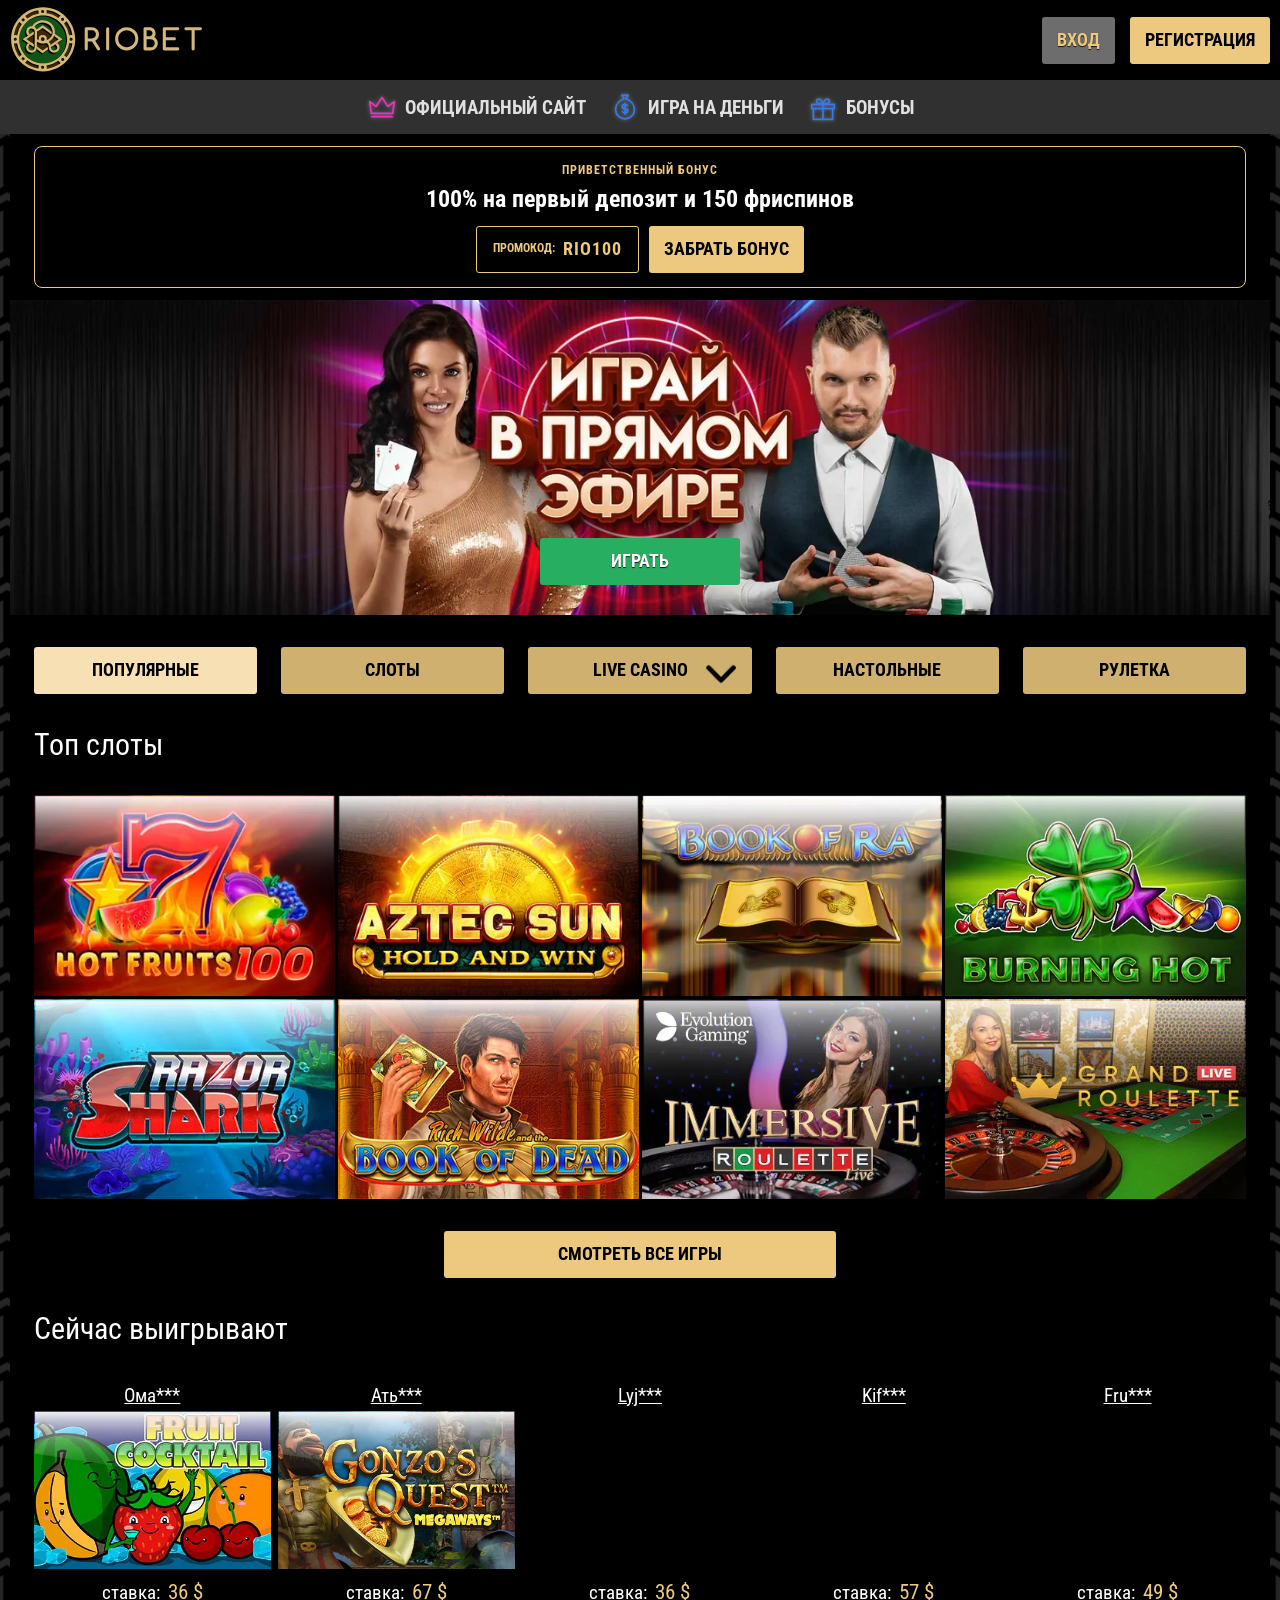
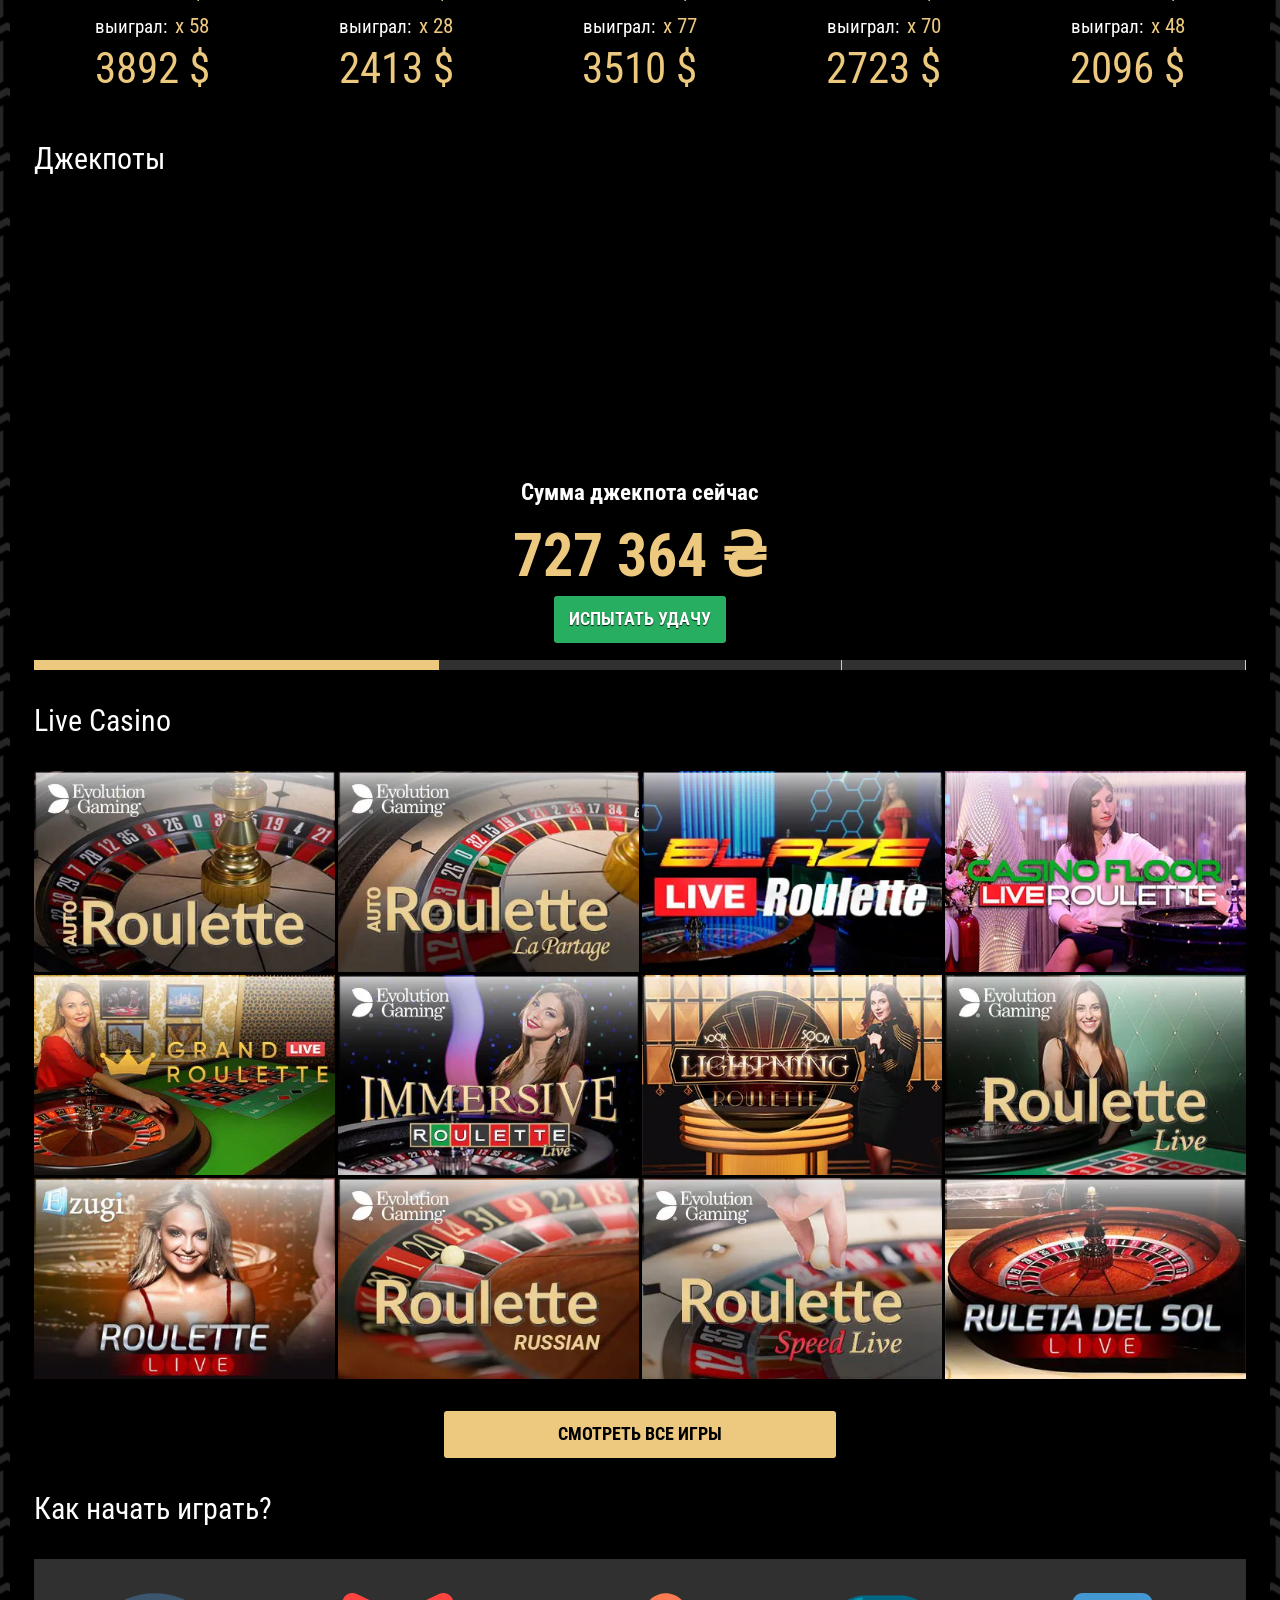
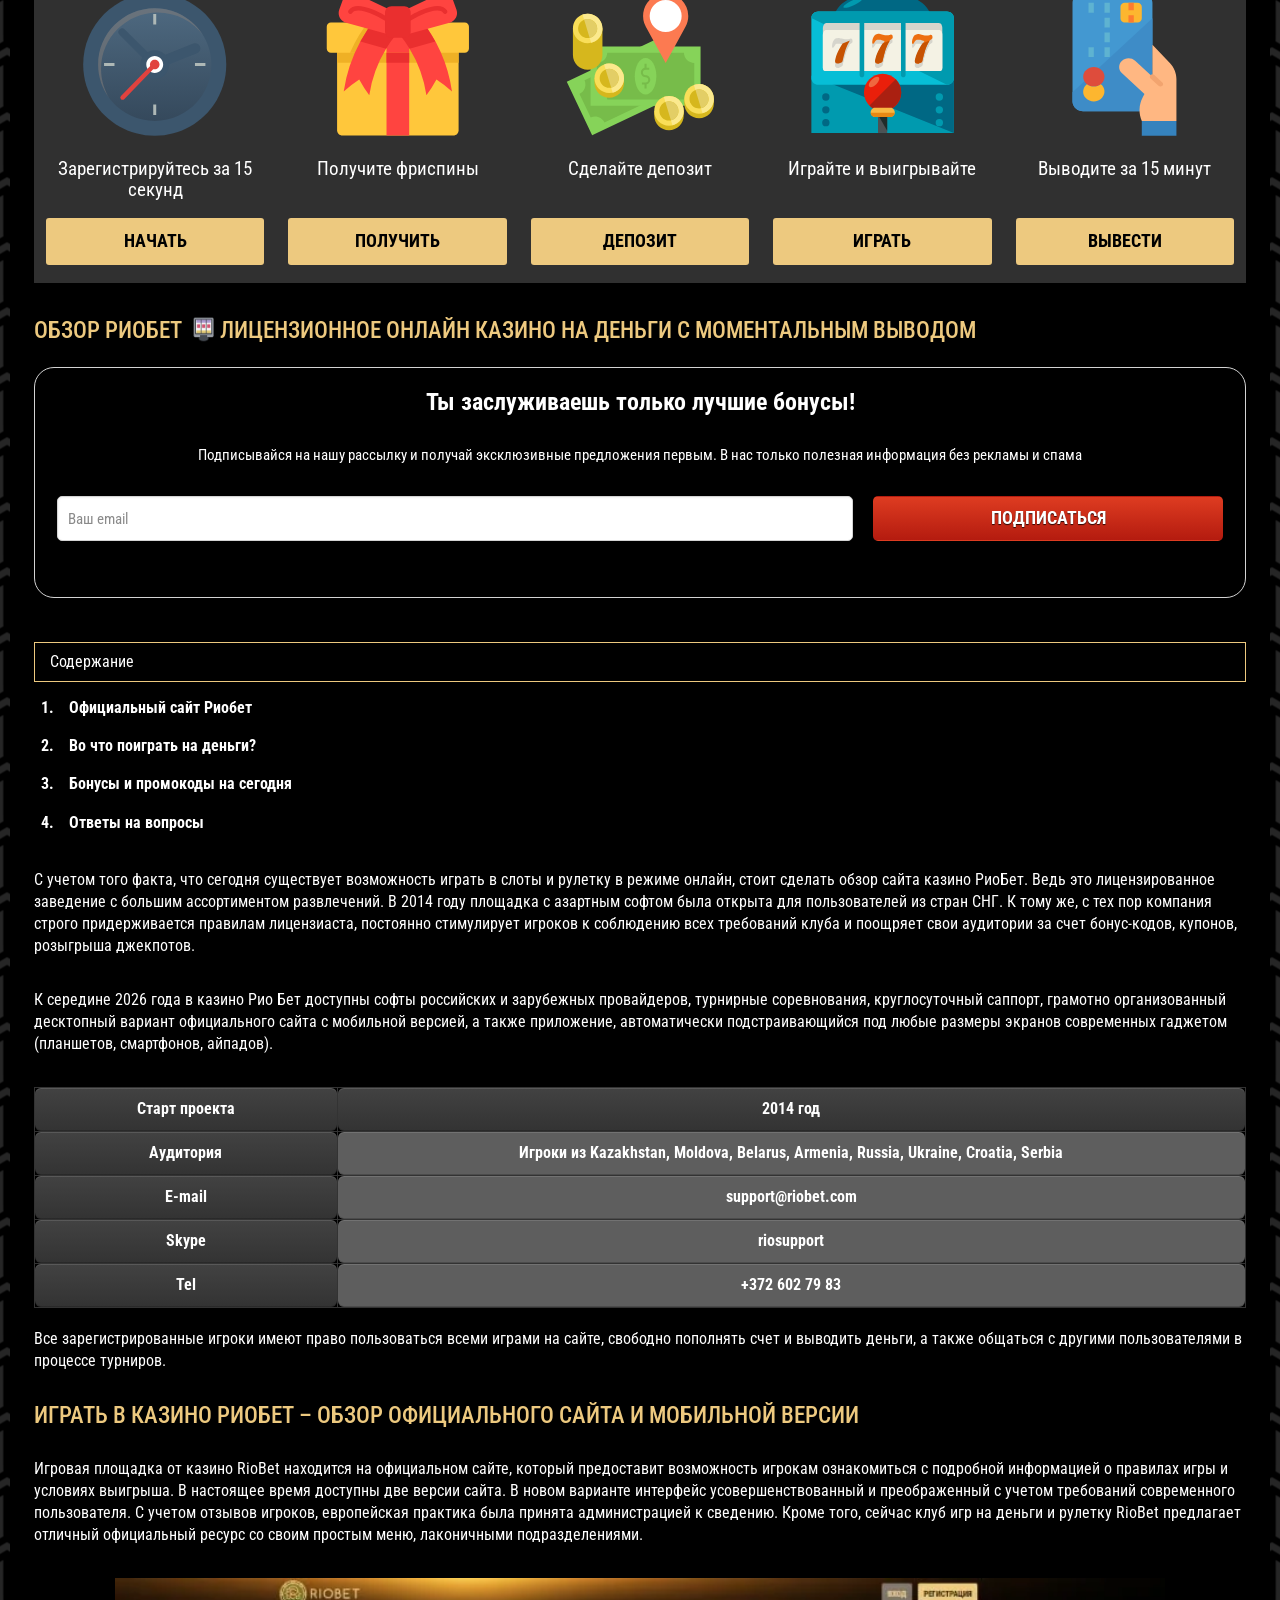
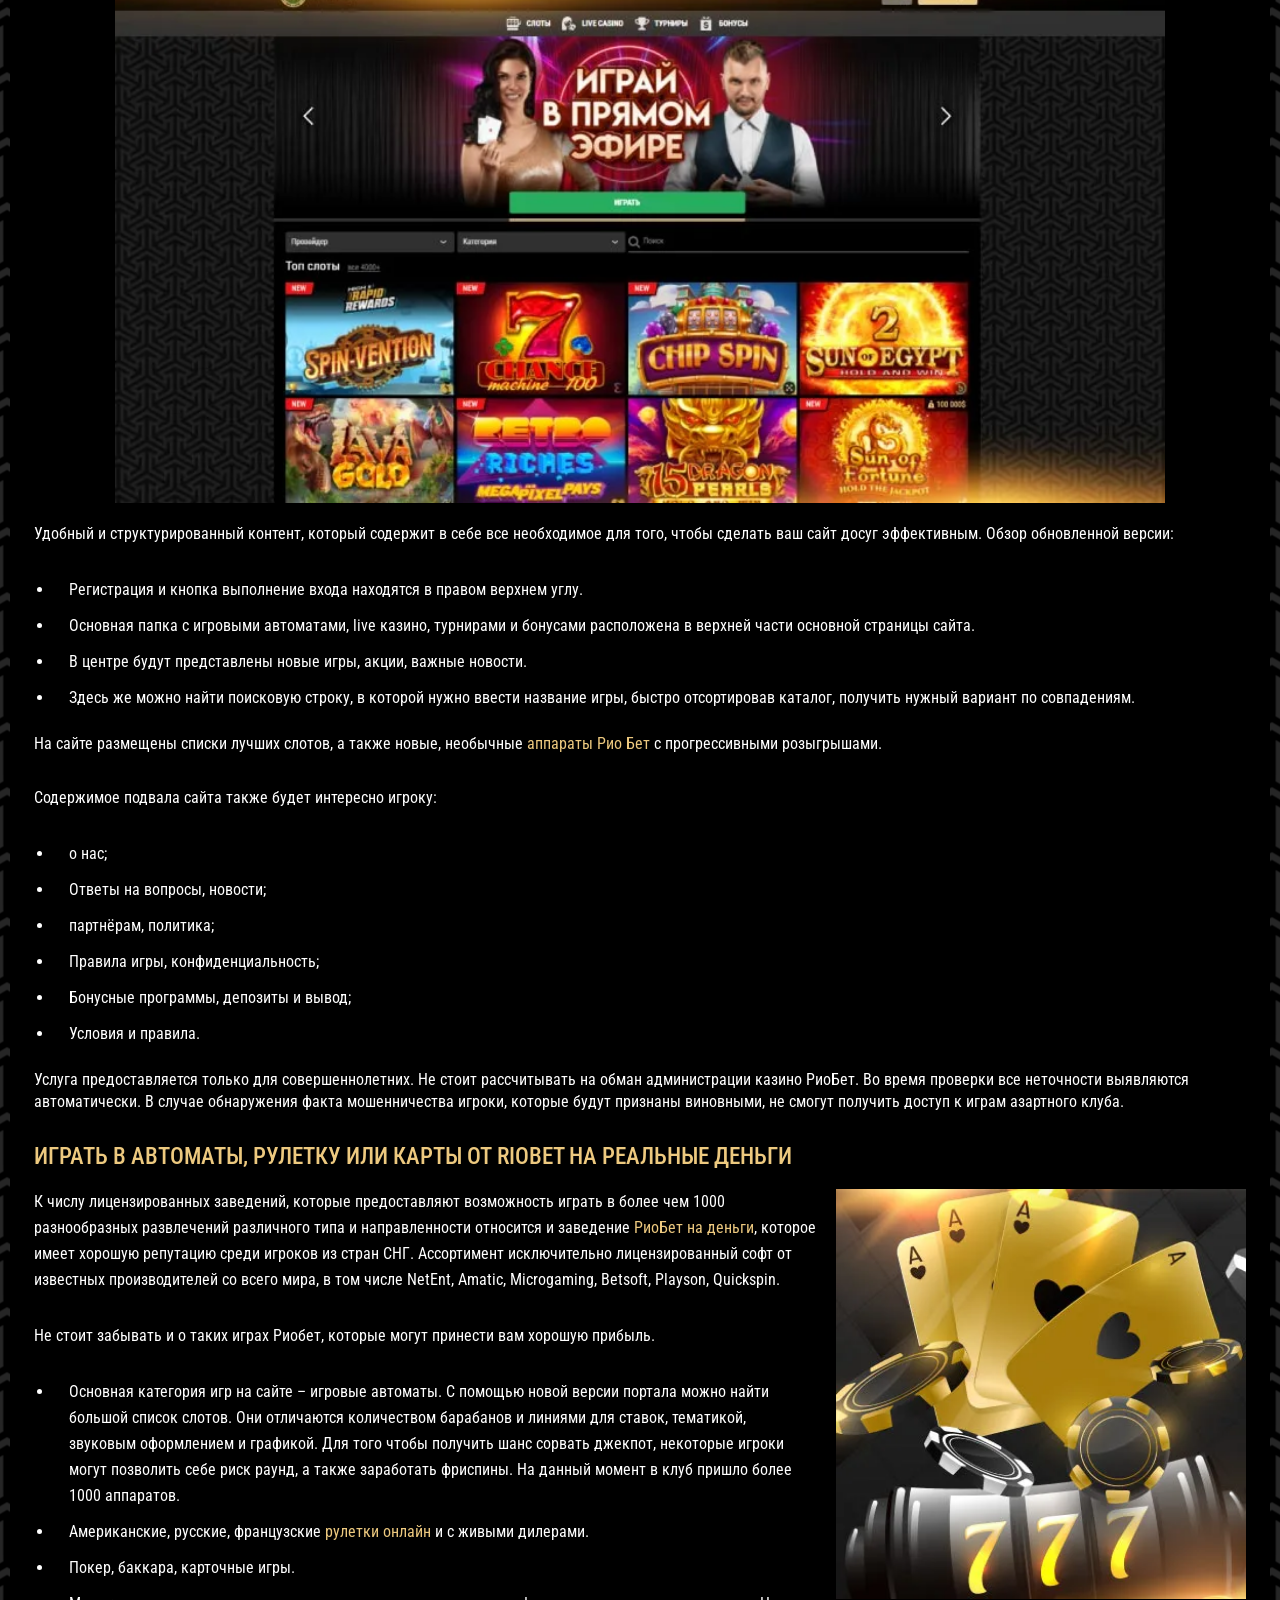
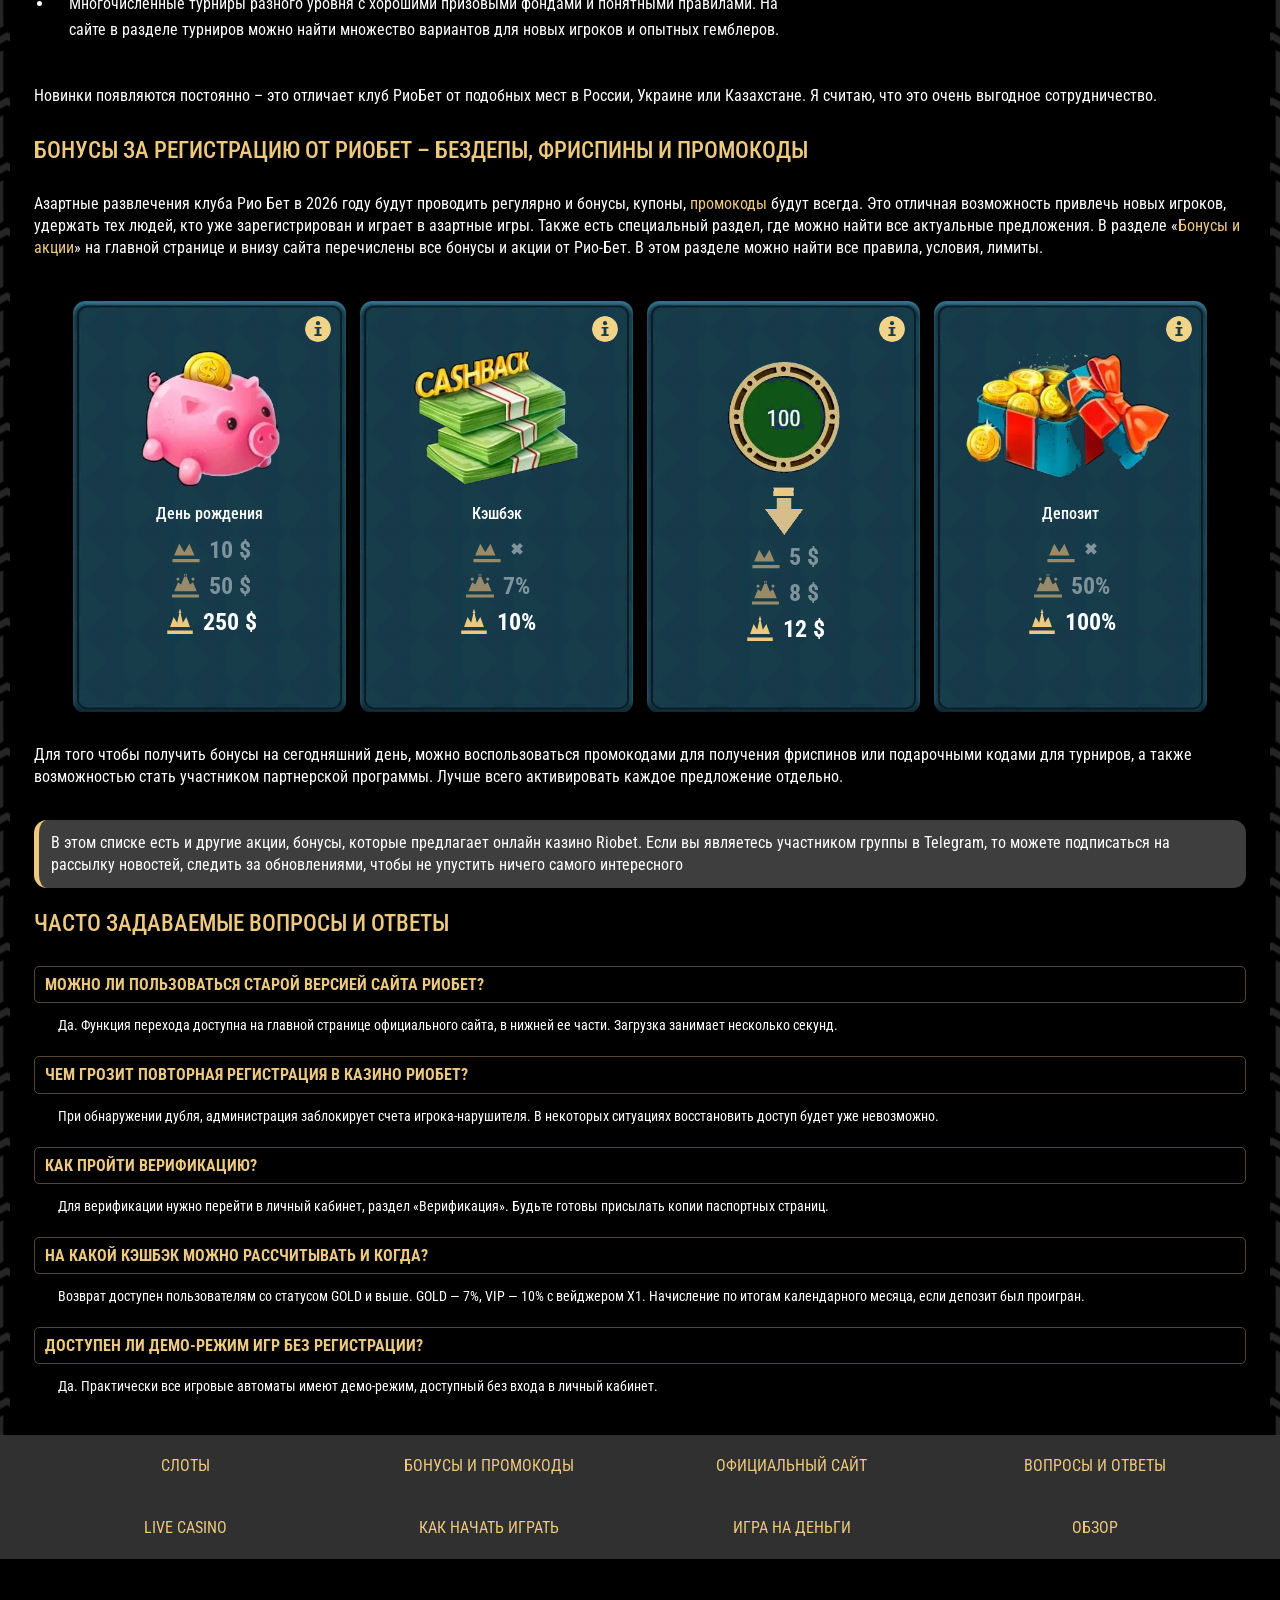
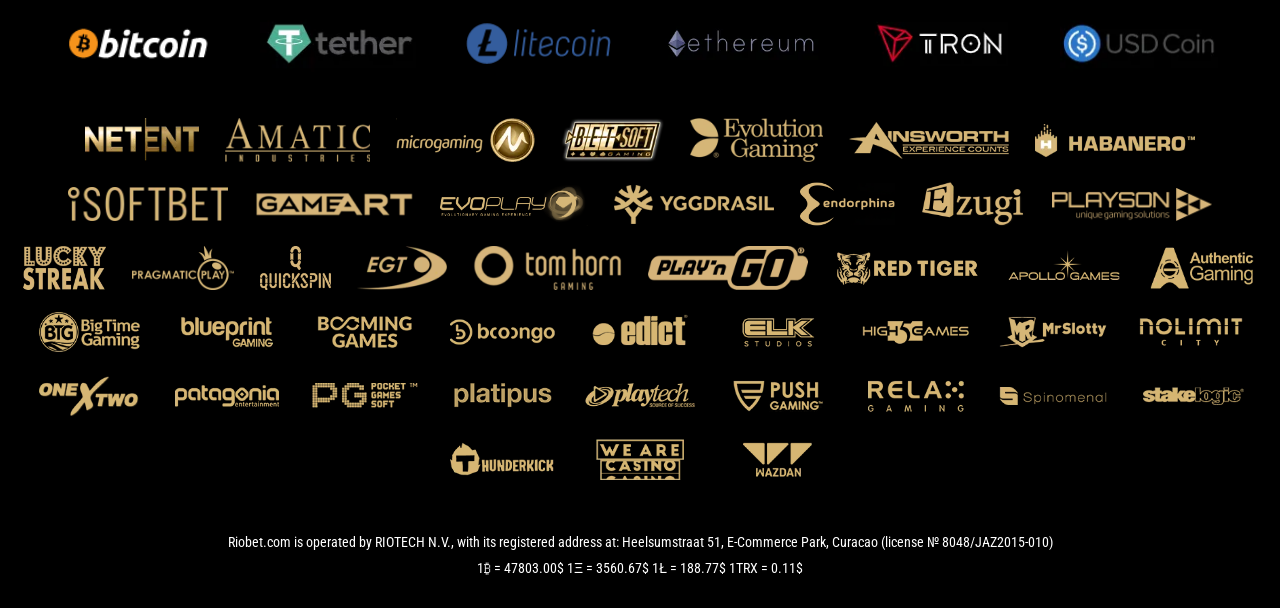
==== commit 469ef11b: "add footer && adaptive" ====
--- a/index.html
+++ b/index.html
@@ -1344,9 +1344,181 @@
                 </div>
             </div>
         </article>
-
-
     </main>
+
+    <footer class="container_footer">
+        <div class="container_footer_links">
+            <div class="container">
+                <nav class="container_footer_nav" aria-label="Информация">
+                    <div class="container_footer_col">
+                        <a href="#games">Слоты</a>
+                        <a href="#live">Live Casino</a>
+                    </div>
+                    <div class="container_footer_col">
+                        <a href="#bonuses-promo">Бонусы и промокоды</a>
+                        <a href="#howto">Как начать играть</a>
+                    </div>
+                    <div class="container_footer_col">
+                        <a href="#official">Официальный сайт</a>
+                        <a href="#play">Игра на деньги</a>
+                    </div>
+                    <div class="container_footer_col">
+                        <a href="#faq">Вопросы и ответы</a>
+                        <a href="#review">Обзор</a>
+                    </div>
+                </nav>
+            </div>
+        </div>
+
+        <div class="container container_footer_body">
+            <ul class="container_footer_pay" aria-label="Способы оплаты">
+                <li><img src="img/partners/001-partner.png" width="140" height="78" alt="Bitcoin" loading="lazy" decoding="async"></li>
+                <li><img src="img/partners/002-partner.webp" width="164" height="78" alt="Tether" loading="lazy" decoding="async"></li>
+                <li><img src="img/partners/003-partner.png" width="157" height="78" alt="Litecoin" loading="lazy" decoding="async"></li>
+                <li><img src="img/partners/004-partner.webp" width="242" height="78" alt="Ethereum" loading="lazy" decoding="async"></li>
+                <li><img src="img/partners/005-partner.webp" width="172" height="78" alt="TRON" loading="lazy" decoding="async"></li>
+                <li><img src="img/partners/006-partner.webp" width="162" height="78" alt="USD Coin" loading="lazy" decoding="async"></li>
+            </ul>
+
+            <ul class="container_footer_providers" aria-label="Провайдеры">
+                <li><img src="img/partners/netent-partner.webp" width="114" height="44" alt="NetEnt" loading="lazy" decoding="async"></li>
+                <li><img src="img/partners/amatic.webp" width="158" height="48" alt="Amatic" loading="lazy" decoding="async"></li>
+                <li><img src="img/partners/microgaming.webp" width="180" height="40" alt="Microgaming" loading="lazy" decoding="async"></li>
+                <li><img src="img/partners/betsoft.webp" width="140" height="40" alt="Betsoft" loading="lazy" decoding="async"></li>
+                <li><img src="img/partners/evolution-gaming.webp" width="160" height="40" alt="Evolution Gaming" loading="lazy" decoding="async"></li>
+                <li><img src="img/partners/ainsworth.webp" width="140" height="40" alt="Ainsworth" loading="lazy" decoding="async"></li>
+                <li><img src="img/partners/habanero.webp" width="140" height="40" alt="Habanero" loading="lazy" decoding="async"></li>
+                <li><img src="img/partners/isoftbet.webp" width="140" height="40" alt="iSoftBet" loading="lazy" decoding="async"></li>
+                <li><img src="img/partners/gameart.webp" width="140" height="40" alt="GameArt" loading="lazy" decoding="async"></li>
+                <li><img src="img/partners/evoplay.webp" width="140" height="40" alt="Evoplay" loading="lazy" decoding="async"></li>
+                <li><img src="img/partners/yggdrasilgaming.webp" width="140" height="40" alt="Yggdrasil" loading="lazy" decoding="async"></li>
+                <li><img src="img/partners/endorphina.webp" width="140" height="40" alt="Endorphina" loading="lazy" decoding="async"></li>
+                <li><img src="img/partners/ezugi.webp" width="120" height="40" alt="Ezugi" loading="lazy" decoding="async"></li>
+                <li><img src="img/partners/playson.webp" width="140" height="40" alt="Playson" loading="lazy" decoding="async"></li>
+                <li><img src="img/partners/lucky_streak.webp" width="140" height="40" alt="Lucky Streak" loading="lazy" decoding="async"></li>
+                <li><img src="img/partners/pragmaticplay.webp" width="232" height="100" alt="Pragmatic Play" loading="lazy" decoding="async"></li>
+                <li><img src="img/partners/quickspin.webp" width="140" height="40" alt="Quickspin" loading="lazy" decoding="async"></li>
+                <li><img src="img/partners/egt.webp" width="100" height="40" alt="EGT" loading="lazy" decoding="async"></li>
+                <li><img src="img/partners/tomhorn.webp" width="140" height="40" alt="Tom Horn" loading="lazy" decoding="async"></li>
+                <li><img src="img/partners/playngo.webp" width="140" height="40" alt="Play'n GO" loading="lazy" decoding="async"></li>
+                <li><img src="img/partners/redtiger.webp" width="140" height="40" alt="Red Tiger" loading="lazy" decoding="async"></li>
+                <li><img src="img/partners/Apollo.webp" width="140" height="40" alt="Apollo Games" loading="lazy" decoding="async"></li>
+                <li><img src="img/partners/Authentic-Gaming.webp" width="140" height="40" alt="Authentic Gaming" loading="lazy" decoding="async"></li>
+                <li><img src="img/partners/Big-Time-Gaming.webp" width="140" height="40" alt="Big Time Gaming" loading="lazy" decoding="async"></li>
+                <li><img src="img/partners/Blueprint.webp" width="140" height="40" alt="Blueprint Gaming" loading="lazy" decoding="async"></li>
+                <li><img src="img/partners/Booming-Games.webp" width="140" height="40" alt="Booming Games" loading="lazy" decoding="async"></li>
+                <li><img src="img/partners/Booongo.webp" width="140" height="40" alt="Booongo" loading="lazy" decoding="async"></li>
+                <li><img src="img/partners/Edict.webp" width="140" height="40" alt="Edict" loading="lazy" decoding="async"></li>
+                <li><img src="img/partners/ELK-Studios.webp" width="140" height="40" alt="ELK Studios" loading="lazy" decoding="async"></li>
+                <li><img src="img/partners/High-5-Games.webp" width="140" height="40" alt="High 5 Games" loading="lazy" decoding="async"></li>
+                <li><img src="img/partners/MRSlotty.webp" width="140" height="40" alt="MrSlotty" loading="lazy" decoding="async"></li>
+                <li><img src="img/partners/Nolimit-City.webp" width="140" height="40" alt="Nolimit City" loading="lazy" decoding="async"></li>
+                <li><img src="img/partners/OneXTwoNetwork.webp" width="140" height="40" alt="OneXTwo" loading="lazy" decoding="async"></li>
+                <li><img src="img/partners/Patagonia.webp" width="140" height="40" alt="Patagonia" loading="lazy" decoding="async"></li>
+                <li><img src="img/partners/PGSoft.webp" width="140" height="40" alt="PG Soft" loading="lazy" decoding="async"></li>
+                <li><img src="img/partners/Platipus.webp" width="140" height="40" alt="Platipus" loading="lazy" decoding="async"></li>
+                <li><img src="img/partners/Playtech.webp" width="140" height="40" alt="Playtech" loading="lazy" decoding="async"></li>
+                <li><img src="img/partners/PushGaming.webp" width="140" height="40" alt="Push Gaming" loading="lazy" decoding="async"></li>
+                <li><img src="img/partners/Relax-Gaming.webp" width="140" height="40" alt="Relax Gaming" loading="lazy" decoding="async"></li>
+                <li><img src="img/partners/Spinomenal.webp" width="140" height="40" alt="Spinomenal" loading="lazy" decoding="async"></li>
+                <li><img src="img/partners/Stakelogic.webp" width="140" height="40" alt="Stakelogic" loading="lazy" decoding="async"></li>
+                <li><img src="img/partners/Thunderkick.webp" width="140" height="40" alt="Thunderkick" loading="lazy" decoding="async"></li>
+                <li><img src="img/partners/WACS.webp" width="140" height="40" alt="We Are Casino" loading="lazy" decoding="async"></li>
+                <li><img src="img/partners/Wazdan.webp" width="165" height="65" alt="Wazdan" loading="lazy" decoding="async"></li>
+            </ul>
+
+            <div class="container_footer_legal">
+                <p>
+                    Riobet.com is operated by RIOTECH N.V., with its registered address at:
+                    Heelsumstraat 51, E-Commerce Park, Curacao (license № 8048/JAZ2015-010)
+                </p>
+                <p class="container_footer_rates">
+                    1₿ = 47803.00$ 1Ξ = 3560.67$ 1Ł = 188.77$ 1TRX = 0.11$
+                </p>
+            </div>
+        </div>
+    </footer>
+    <div class="container_modal" id="login-modal" hidden>
+        <div class="container_modal_window" role="dialog" aria-modal="true" aria-labelledby="login-modal-title">
+            <button class="container_modal_close" type="button" data-modal-close aria-label="Закрыть">&times;</button>
+            <h2 class="container_modal_title" id="login-modal-title">Вход</h2>
+            <p class="container_modal_text">Войдите в аккаунт, чтобы играть на реальные деньги. Если аккаунта ещё нет, пройдите регистрацию.</p>
+            <p class="container_modal_note">18+ · Игра связана с риском. Играйте ответственно.</p>
+        </div>
+    </div>
+
+    <div class="container_modal" id="signup-modal" hidden>
+        <div class="container_modal_window" role="dialog" aria-modal="true" aria-labelledby="signup-modal-title">
+            <button class="container_modal_close" type="button" data-modal-close aria-label="Закрыть">&times;</button>
+            <h2 class="container_modal_title" id="signup-modal-title">Регистрация</h2>
+            <p class="container_modal_text">Создайте аккаунт, чтобы играть на реальные деньги и забрать приветственный бонус.</p>
+            <p class="container_modal_note">18+ · Игра связана с риском. Играйте ответственно.</p>
+        </div>
+    </div>
+
+    <div class="container_modal" id="bonus-modal" hidden>
+        <div class="container_modal_window" role="dialog" aria-modal="true" aria-labelledby="bonus-modal-title">
+            <button class="container_modal_close" type="button" data-modal-close aria-label="Закрыть">&times;</button>
+            <h2 class="container_modal_title" id="bonus-modal-title">Забрать бонус</h2>
+            <p class="container_modal_text">Чтобы забрать бонус, нужно зарегистрироваться.</p>
+            <p class="container_modal_note">18+ · Игра связана с риском. Играйте ответственно.</p>
+        </div>
+    </div>
+
+    <div class="container_modal" id="games-modal" hidden>
+        <div class="container_modal_window" role="dialog" aria-modal="true" aria-labelledby="games-modal-title">
+            <button class="container_modal_close" type="button" data-modal-close aria-label="Закрыть">&times;</button>
+            <h2 class="container_modal_title" id="games-modal-title">Нужна регистрация</h2>
+            <p class="container_modal_text">Чтобы посмотреть все игры, нужно зарегистрироваться.</p>
+            <p class="container_modal_note">18+ · Игра связана с риском. Играйте ответственно.</p>
+        </div>
+    </div>
+
+    <div class="container_modal" id="play-modal" hidden>
+        <div class="container_modal_window" role="dialog" aria-modal="true" aria-labelledby="play-modal-title">
+            <button class="container_modal_close" type="button" data-modal-close aria-label="Закрыть">&times;</button>
+            <h2 class="container_modal_title" id="play-modal-title">Нужна регистрация</h2>
+            <p class="container_modal_text">Чтобы играть на реальные деньги, нужно зарегистрироваться.</p>
+            <p class="container_modal_note">18+ · Игра связана с риском. Играйте ответственно.</p>
+        </div>
+    </div>
+
+    <div class="container_modal" id="game-modal" hidden>
+        <div class="container_modal_window" role="dialog" aria-modal="true" aria-labelledby="game-modal-title">
+            <button class="container_modal_close" type="button" data-modal-close aria-label="Закрыть">&times;</button>
+            <h2 class="container_modal_title" id="game-modal-title">Нужна регистрация</h2>
+            <p class="container_modal_text">Чтобы запустить <b id="game-modal-name">игру</b>, нужно зарегистрироваться.</p>
+            <p class="container_modal_note">18+ · Игра связана с риском. Играйте ответственно.</p>
+        </div>
+    </div>
+
+    <div class="container_modal" id="subscribe-modal" hidden>
+        <div class="container_modal_window" role="dialog" aria-modal="true" aria-labelledby="subscribe-modal-title">
+            <button class="container_modal_close" type="button" data-modal-close aria-label="Закрыть">&times;</button>
+            <h2 class="container_modal_title" id="subscribe-modal-title">Письмо отправлено</h2>
+            <p class="container_modal_text">Бонусы и промокоды придут на <b id="subscribe-modal-email">вашу почту</b>.</p>
+        </div>
+    </div>
+    <div class="container_lightbox" id="lightbox" hidden>
+        <div
+                class="container_lightbox_inner"
+                role="dialog"
+                aria-modal="true"
+                aria-label="Просмотр скриншота"
+        >
+            <button
+                    class="container_lightbox_close"
+                    type="button"
+                    id="lightbox-close"
+                    aria-label="Закрыть"
+            >
+                ×
+            </button>
+            <img class="container_lightbox_img" id="lightbox-img" src="[data-uri]" alt="">
+            <p class="container_lightbox_caption" id="lightbox-caption"></p>
+        </div>
+    </div>
+
     <script src="./script/script.js" defer></script>
     </body>
-</html>+</html>
--- a/style/style.css
+++ b/style/style.css
@@ -24,19 +24,35 @@
     box-sizing: border-box;
 }
 :root {
-    --text: #fff;
-    --gold: #edc97f;
-    --ease: 0.3s ease;
     --header-h: 48px;
     --subnav-h: 32px;
+    --grey-btn: #6d6d6d;
+    --nav-bg: #303030;
+    --green: #27ae60;
+    --cell-body: #5e5e5e;
+    --text: #fff;
+    --gold-dark: #d4a94f;
+    --muted: #a6a6a6;
+    --line: #2a2a2a;
+    --ease: 0.3s ease;
+    --panel: #111;
+    --gold: #edc97f;
+    --cell-head: #3a3a3a;
+    --bg: #000;
+    --red-hi: #e13b23;
+    --panel-2: #1b1b1b;
     --shell: 1760px;
-    --bg: #000;
+    --slide-duration: 6s;
+    --gold-soft: rgba(237, 201, 127, 0.35);
     --radius: 3px;
     --gold-hi: #f7e1b4;
-    --grey-btn: #6d6d6d;
-    --green: #27ae60;
+    --ink: #000;
+    --radius-lg: 12px;
     --green-hi: #3fcd7b;
-    --nav-bg: #303030;
+    --red: #d0311b;
+    --font-size: 16px;
+    --font-size-small: 14px;
+    --font-size-title: 23px;
 
 }
 
@@ -1056,9 +1072,1125 @@
 .container_article_shot .item_shot_btn:hover img {
     transform: none;
 }
-
-
-
-@media (min-width: 600px) {}
-@media (min-width: 720px) {}
-@media (min-width: 900px) {}
+/* Бонусные карточки */
+.container_bonuses {
+    padding: 0;
+    width: 100%;
+    margin: 0 auto 2rem;
+    max-width: 1134px;
+    display: flex;
+    gap: 12px;
+    flex-wrap: wrap;
+    justify-content: center;
+    list-style: none;
+}
+
+.container_bonus {
+    color: #fff;
+    box-sizing: border-box;
+    min-height: 0;
+    padding: 12px 10px 18px;
+    box-shadow: none;
+    border-radius: 0;
+    aspect-ratio: 428 / 645;
+    background-color: transparent;
+    background-image: url("../img/bonus/card-frame.webp");
+    background-repeat: no-repeat;
+    background-position: center;
+    background-size: 100% 100%;
+    flex-direction: column;
+    flex: 1 1 calc(50% - 6px);
+    display: flex;
+    border: 0;
+    margin: 0;
+    max-width: calc(50% - 6px);
+    align-items: center;
+    position: relative;
+}
+
+.container_bonus_info {
+    border-radius: 50%;
+    border: 0;
+    position: absolute;
+    display: block;
+    top: 15px;
+    right: 15px;
+    z-index: 2;
+    object-fit: contain;
+    width: 26px;
+    pointer-events: none;
+    padding: 0;
+    background: transparent;
+    height: 26px;
+}
+
+.container_bonus_hero {
+    height: auto;
+    object-fit: contain;
+    display: block;
+    width: 100%;
+    max-width: 190px;
+}
+
+.container_bonus_arrow {
+    margin: 2px 0 8px;
+    object-fit: contain;
+    height: auto;
+    width: 42px;
+    display: block;
+}
+
+.container_article .container_bonus_title {
+    margin: 8px 0 12px;
+    font-size: var(--font-size);
+    font-weight: 500;
+    padding: 0 6px;
+    line-height: 1.25;
+    text-align: center;
+    color: #fff;
+}
+
+.container_bonus_tiers,
+.container_bonus_tiers li {
+    list-style: none;
+}
+
+.container_bonus_tiers {
+    align-items: center;
+    width: 100%;
+    margin: 0;
+    padding: 0;
+    display: flex;
+    flex-direction: column;
+    gap: 8px;
+}
+
+.container_bonus_tier {
+    font-size: 18px;
+    font-weight: 700;
+    gap: 10px;
+    color: #fff;
+    line-height: 1;
+    align-items: center;
+    justify-content: center;
+    min-height: 28px;
+    padding: 0;
+    display: flex;
+    margin: 0;
+}
+
+.container_bonus_tier_muted {
+    color: rgba(255, 255, 255, 0.45);
+}
+
+.container_bonus_tier_muted .container_bonus_crown {
+    opacity: 0.75;
+}
+
+.container_bonus_crown {
+    width: 34px;
+    object-fit: contain;
+    display: block;
+    flex: none;
+    height: auto;
+}
+
+.container_bonus_crown_vip {
+    width: 34px;
+}
+
+.container_bonus_na {
+    font-size: var(--font-size);
+    line-height: 1;
+}
+
+
+/* Бонусные карточки от 720px */
+@media (min-width: 720px) {
+    .container_bonuses {
+        padding-top: 10px;
+        flex-wrap: nowrap;
+        gap: 14px;
+    }
+
+    .container_bonus {
+        min-height: 0;
+        max-width: none;
+        padding: 20px 20px 20px;
+        flex: 1 1 0;
+    }
+
+    .container_bonus_hero {
+        max-width: 250px;
+    }
+
+    .container_bonus_title {
+        font-size: var(--font-size-small);
+    }
+
+    .container_bonus_tier {
+        gap: 6px;
+        font-size: 24px;
+    }
+}
+
+
+/* Колонки в статье */
+.container_article_split {
+    flex-direction: column;
+    margin: 0 0 20px;
+    gap: 12px;
+    display: flex;
+}
+
+.container_article_split-aside {
+    flex: none;
+    margin: 0;
+}
+
+.container_article_split-aside img {
+    height: auto;
+    width: 100%;
+    max-width: 410px;
+    margin-inline: auto;
+    display: block;
+}
+
+.container_article_split-main {
+    flex: 1 1 auto;
+    min-width: 0;
+}
+
+.container_article_split-main > :last-child {
+    margin-bottom: 0;
+}
+
+
+/* Колонки в статье от 640px */
+@media (min-width: 640px) {
+    .container_article_split {
+        align-items: flex-start;
+        gap: 20px;
+        flex-direction: row;
+    }
+
+    .container_article_split-aside {
+        order: 2;
+        width: 410px;
+    }
+
+    .container_article_split-aside img {
+        margin-inline: 0;
+    }
+
+    .container_article_split-main {
+        order: 1;
+    }
+}
+
+
+/* Цитата */
+.content_note {
+    border-radius: 13px;
+    border-left: 5px solid var(--gold);
+    background: #3e3e3e;
+    color: #fff;
+    padding: 12px;
+    margin: 5px 0 24px;
+}
+
+.content_note p {
+    margin: 0;
+    line-height: 22px;
+    font-size: var(--font-size);
+    color: #fff;
+}
+
+
+/* Таблица характеристик */
+.wrapper_table {
+    margin: 0 0 20px;
+    overflow-x: auto;
+    scrollbar-width: none;
+}
+
+.wrapper_table::-webkit-scrollbar {
+    display: none;
+}
+
+.container_table {
+    font-size: var(--font-size-small);
+    border: 1px solid #333;
+    width: 100%;
+    background: #000;
+}
+
+.container_table_row {
+    grid-template-columns: 25% 1fr;
+    display: grid;
+}
+
+.container_table_th,
+.container_table_td {
+    min-width: 0;
+    display: flex;
+    font-weight: 700;
+    color: #fff;
+    border-radius: 0;
+    align-items: center;
+    justify-content: center;
+    text-align: center;
+    border: 0;
+    padding: 0;
+    background: transparent;
+}
+
+.container_table_th {
+    border-right: 1px solid #333;
+    border-bottom: 1px solid #333;
+}
+
+.container_table_td {
+    border-bottom: 1px solid #333;
+}
+
+.container_table_row:last-child .container_table_th,
+.container_table_row:last-child .container_table_td {
+    border-bottom: 0;
+}
+
+.container_table_cell {
+    width: 100%;
+    background: var(--cell-body);
+    padding: 10.5px 10px;
+    box-shadow:
+            inset 0 1px 0 rgba(255, 255, 255, 0.12),
+            inset 0 -1px 0 rgba(0, 0, 0, 0.2);
+    border-radius: 6px;
+}
+
+.container_table_th .container_table_cell,
+.container_table_cell_head {
+    background: linear-gradient(180deg, #424242 0%, #333333 100%);
+}
+
+
+/* Скриншот в статье */
+.item_shot_btn {
+    width: 100%;
+    cursor: zoom-in;
+    background: var(--panel);
+    display: block;
+    border-radius: var(--radius);
+    padding: 0;
+    overflow: hidden;
+    border: 1px solid var(--line);
+}
+
+.item_shot_btn img {
+    object-position: 50% 50%;
+    width: 100%;
+    aspect-ratio: 16 / 10;
+    object-fit: cover;
+    transition: transform 0.25s ease;
+}
+
+.item_shot_btn:hover {
+    border-color: var(--gold-soft);
+}
+
+.item_shot_btn:hover img {
+    transform: scale(1.03);
+}
+
+
+/* Вопросы и ответы */
+.container_faq {
+    display: flex;
+    flex-direction: column;
+    margin: 0 0 20px;
+    gap: 10px;
+}
+
+.container_faq_item {
+    margin: 0;
+}
+
+.container_faq_q {
+    text-transform: none;
+    letter-spacing: 0;
+    border-radius: 5px;
+    font-size: var(--font-size);
+    font-weight: 700;
+    color: var(--gold);
+    padding: 8px 10px;
+    border: 1px solid var(--gold-soft);
+    margin: 0 0 10px;
+    line-height: 1.3;
+}
+
+.container_article h3.container_faq_q {
+    font-weight: 700;
+    line-height: 1.2;
+    margin: 0 0 11px;
+    text-transform: uppercase;
+}
+
+.container_faq_a {
+    font-size: var(--font-size-small);
+    padding: 0 24px 10px;
+}
+
+.container_faq_a p {
+    color: #fff;
+    margin: 0;
+}
+
+
+/* Подписка */
+.container_subscribe {
+    border-radius: 20px;
+    color: #000;
+    border: 1px solid #d3d3d3;
+    margin: 24px 0;
+    padding: 15px 20px 0;
+    background: #000;
+    box-sizing: border-box;
+}
+
+.container_subscribe_title {
+    margin: 0 0 10px;
+    padding: 0;
+    text-align: center;
+    color: #fff;
+    line-height: 1;
+    font-size: 24px;
+    font-weight: 700;
+}
+
+.container_subscribe_text {
+    margin: 0 0 20px;
+    text-align: center;
+    line-height: 1.2;
+    font-size: var(--font-size-small);
+    color: #fff;
+}
+
+.container_subscribe_form {
+    gap: 0 20px;
+    flex-wrap: wrap;
+    align-items: flex-start;
+    display: flex;
+    justify-content: center;
+}
+
+.container_subscribe_field {
+    width: 100%;
+    position: relative;
+    flex: 1 1 auto;
+}
+
+.container_subscribe_action {
+    width: 100%;
+    flex: 1 1 auto;
+    margin-bottom: 50px;
+}
+
+.container_subscribe_input {
+    padding: 10px;
+    background: #fff;
+    display: block;
+    font-family: inherit;
+    font-size: 15px;
+    box-sizing: border-box;
+    height: 42px;
+    border-radius: 5px;
+    box-shadow: inset 1px 1px 2px rgba(0, 0, 0, 0.05);
+    width: 100%;
+    color: #000;
+    border: 1px solid #d3d3d3;
+}
+
+.container_subscribe_input::placeholder {
+    color: #8a8a8a;
+}
+
+.container_subscribe_input:focus,
+.container_subscribe_input:focus-visible {
+    outline: 2px solid var(--gold);
+    outline-offset: 0;
+    border-color: var(--gold);
+}
+
+.container_subscribe_submit {
+    width: 100%;
+    min-height: 42px;
+    border-radius: 5px;
+}
+
+.container_subscribe_status {
+    margin: 0;
+    min-height: 23.2px;
+    padding: 3px 11px;
+    font-size: 12px;
+    font-weight: 500;
+    color: #26b326;
+}
+
+.container_subscribe_status.error {
+    color: #ed3c3c;
+}
+
+
+/* Содержание */
+.container_toc {
+    padding: 20px 0;
+}
+
+.container_toc_title {
+    border: 1px solid var(--gold);
+    cursor: pointer;
+    width: 100%;
+    color: #fff;
+    line-height: 1.65;
+    text-align: left;
+    font-family: inherit;
+    font-size: var(--font-size);
+    padding: 6px 15px;
+    background: transparent;
+    display: block;
+}
+
+.container_toc_list {
+    padding-left: 24px;
+    font-size: var(--font-size);
+    font-weight: 700;
+    color: #fff;
+    line-height: 1.45;
+    margin: 14px 0 0;
+    list-style: decimal;
+}
+
+.container_toc_list[hidden] {
+    display: none;
+}
+
+.container_toc_list li {
+    padding: 0 0 15px 11px;
+    color: #fff;
+}
+
+.container_toc_list li::marker {
+    font-weight: 700;
+    color: #fff;
+}
+
+.container_toc_list a {
+    color: #fff;
+    text-decoration: none;
+    font-weight: 700;
+}
+
+.container_toc_list a:hover {
+    text-decoration: none;
+    color: var(--gold);
+}
+
+
+/* Подвал */
+.container_footer {
+    background: var(--bg);
+}
+
+.container_footer_links {
+    background: #303030;
+}
+
+.container_footer_nav {
+    display: flex;
+    flex-direction: column;
+    padding: 0;
+}
+
+.container_footer_col {
+    flex-direction: column;
+    display: flex;
+    align-items: center;
+}
+
+.container_footer_col a {
+    font-size: var(--font-size);
+    font-weight: 400;
+    color: var(--gold);
+    text-transform: uppercase;
+    line-height: 2;
+    text-decoration: none;
+    display: flex;
+    justify-content: center;
+    min-height: 62px;
+    letter-spacing: 0;
+    align-items: center;
+    text-align: center;
+}
+
+.container_footer_col a:hover {
+    text-decoration: none;
+    color: #fff;
+}
+
+.container_footer_body {
+    padding: 20px 12px 15px;
+}
+
+.container_footer_pay,
+.container_footer_providers {
+    list-style: none;
+    align-items: center;
+    justify-content: center;
+    margin: 0;
+    padding: 0;
+    display: flex;
+    flex-wrap: wrap;
+}
+
+.container_footer_pay {
+    width: 100%;
+    padding: 20px 0;
+}
+
+.container_footer_pay li {
+    padding: 0 6px;
+    flex: 1 1 0;
+    min-width: 100px;
+    box-sizing: border-box;
+    max-width: 200px;
+}
+
+.container_footer_pay img {
+    display: block;
+    margin: 0 auto;
+    width: 100%;
+    height: auto;
+    max-width: 160px;
+}
+
+.container_footer_providers {
+    gap: 0 10px;
+    padding: 0 0 20px;
+}
+
+.container_footer_providers li {
+    padding: 10px 8px;
+    flex: 0 0 auto;
+}
+
+.container_footer_providers img {
+    width: auto;
+    object-fit: contain;
+    display: block;
+    height: 44px;
+    max-width: 160px;
+    margin: 0 auto;
+}
+
+.container_footer_legal {
+    text-align: center;
+    color: #fff;
+    padding: 20px 0 15px;
+    line-height: 1.45;
+    font-size: var(--font-size-small);
+    display: flex;
+    flex-direction: column;
+    gap: 5px;
+}
+
+.container_footer_legal p {
+    margin: 0;
+}
+
+.container_footer_rates {
+    font-size: var(--font-size-small);
+    color: #fff;
+}
+
+
+/* Модальные окна */
+.container_modal {
+    z-index: 300;
+    align-items: center;
+    animation: modal-in 0.2s ease;
+    inset: 0;
+    backdrop-filter: blur(4px);
+    display: flex;
+    background: rgba(0, 0, 0, 0.82);
+    padding: 16px;
+    justify-content: center;
+    position: fixed;
+}
+
+.container_modal[hidden] {
+    display: none;
+}
+
+@keyframes modal-in {
+    from {
+        opacity: 0;
+    }
+    to {
+        opacity: 1;
+    }
+}
+
+.container_modal_window {
+    position: relative;
+    max-width: 400px;
+    background: linear-gradient(180deg, #151515 0%, #050505 100%);
+    border: 1px solid var(--gold);
+    border-radius: 12px;
+    width: 100%;
+    overflow-y: auto;
+    max-height: calc(100vh - 32px);
+    padding: 24px 20px 20px;
+}
+
+.container_modal_close {
+    width: 32px;
+    background: transparent;
+    top: 10px;
+    right: 10px;
+    padding: 0;
+    height: 32px;
+    position: absolute;
+    transition: color var(--ease);
+    cursor: pointer;
+    font-size: 26px;
+    color: #9a9a9a;
+    line-height: 1;
+    border: 0;
+}
+
+.container_modal_close:hover {
+    color: var(--gold);
+}
+
+.container_modal_title {
+    margin: 0 0 12px;
+    text-transform: uppercase;
+    font-size: 22px;
+    padding-right: 30px;
+    color: var(--gold);
+}
+
+.container_modal_text {
+    font-size: var(--font-size-small);
+    line-height: 1.5;
+    color: #d8d8d8;
+    margin: 0 0 14px;
+}
+
+.container_modal_text b {
+    color: #fff;
+}
+
+.container_modal_cta + .container_modal_cta {
+    margin-top: 8px;
+}
+
+.container_modal_note {
+    margin: 14px 0 0;
+    font-size: 11px;
+    text-align: center;
+    color: #6f6f6f;
+}
+
+
+/* Просмотр скриншота */
+.container_lightbox {
+    inset: 0;
+    padding: 16px;
+    z-index: 60;
+    justify-content: center;
+    align-items: center;
+    background: rgba(0, 0, 0, 0.88);
+    position: fixed;
+    display: flex;
+}
+
+.container_lightbox[hidden] {
+    display: none;
+}
+
+.container_lightbox_inner {
+    width: 100%;
+    position: relative;
+    max-width: 960px;
+}
+
+.container_lightbox_img {
+    border-radius: var(--radius);
+    object-fit: contain;
+    max-height: 78vh;
+    width: 100%;
+}
+
+.container_lightbox_caption {
+    color: #cfcfcf;
+    text-align: center;
+    margin: 10px 0 0;
+    font-size: 13px;
+}
+
+.container_lightbox_close {
+    border-radius: 50%;
+    position: absolute;
+    width: 36px;
+    line-height: 1;
+    cursor: pointer;
+    border: 0;
+    background: var(--gold);
+    height: 36px;
+    color: var(--ink);
+    font-size: 22px;
+    top: -14px;
+    right: -6px;
+}
+
+
+@media (min-width: 600px) {
+    .content_section {
+        padding: 32px 0;
+    }
+
+    .container_games_grid {
+        grid-template-columns: repeat(3, 1fr);
+    }
+
+    .item_winner {
+        flex: 0 0 calc((100% - 2 * 7px) / 3);
+    }
+
+    .container_footer_nav {
+        flex-direction: row;
+        flex-wrap: nowrap;
+    }
+
+    .container_footer_col {
+        min-width: 0;
+        flex: 1 1 0;
+    }
+}
+
+@media (min-width: 720px) {
+    .item_slide_img {
+        aspect-ratio: 4 / 1;
+    }
+
+    .item_slide_cta {
+        bottom: 30px;
+    }
+
+    .item_slide_cta .btn {
+        min-width: 200px;
+    }
+}
+
+@media (min-width: 900px) {
+    body {
+        font-size: var(--font-size);
+    }
+
+    .content_section {
+        padding: 32px 0;
+    }
+
+    :root {
+        --subnav-h: 54px;
+        --header-h: 80px;
+    }
+
+    .logo img {
+        height: 70px;
+        width: 192px;
+    }
+
+    .buttons {
+        gap: 15px;
+    }
+
+    .btn {
+        font-size: 17.5px;
+    }
+
+    .container_nav_list {
+        justify-content: center;
+        margin: 0 auto;
+        overflow: visible;
+    }
+
+    .container_nav_item {
+        margin: 12px 12px;
+        font-size: 19px;
+    }
+
+    .container_nav_ico {
+        margin-right: 8px;
+    }
+
+    .container_nav_ico img {
+        width: 30px;
+        height: 30px;
+    }
+
+    .wrapper_slider_arrow {
+        width: 50px;
+        font-size: 50px;
+    }
+
+    .wrapper_slider_arrow_prev {
+        left: 20px;
+    }
+
+    .wrapper_slider_arrow_next {
+        right: 20px;
+    }
+
+    .container_games_inner {
+        padding: 32px 24px 0;
+    }
+
+    .container_offer .container {
+        padding-inline: 34px;
+    }
+
+    .container_cats_list {
+        gap: 24px;
+        flex-direction: row;
+    }
+
+    .container_games_title,
+    .container_winners_title,
+    .container_jackpot_title,
+    .container_howto_heading {
+        font-size: 30px;
+    }
+
+    .container_games_grid {
+        grid-template-columns: repeat(4, 1fr);
+    }
+
+    .item_game_play {
+        height: 62px;
+        width: 62px;
+    }
+
+    .item_game_play img {
+        width: 23.2px;
+        height: 25px;
+    }
+
+    .container_games_more {
+        padding: 32px 0 0;
+    }
+
+    .container_games_more .btn {
+        max-width: 32.333%;
+    }
+
+    .container_jackpot_inner {
+        padding: 0 24px;
+    }
+
+    .container_jackpot_img {
+        height: auto;
+        aspect-ratio: 1690 / 628;
+    }
+
+    .container_jackpot_slide::after {
+        display: none;
+    }
+
+    .container_jackpot_label {
+        font-size: clamp(20px, 1.76vw, 31px);
+        bottom: 33.1%;
+    }
+
+    .container_jackpot_sum {
+        font-size: clamp(44px, 4.66vw, 82px);
+        bottom: 15.1%;
+    }
+
+    .container_jackpot_cta {
+        bottom: 3.8%;
+    }
+
+    .container_howto_inner {
+        padding: 0 24px;
+    }
+
+    .container_howto_item {
+        width: 20%;
+        padding: 0 12px;
+    }
+
+    .container_howto_icon {
+        padding: 34px 0 22px;
+    }
+
+    .container_howto_icon img {
+        max-height: 143px;
+    }
+
+    .container_howto_text {
+        font-size: 19px;
+        line-height: 21px;
+        min-height: 60px;
+    }
+
+    .container_howto_cta {
+        padding-bottom: 18px;
+    }
+
+    .container_winners_inner {
+        padding: 0 24px;
+    }
+
+    .item_winner {
+        flex: 0 0 calc((100% - 4 * 7px) / 5);
+    }
+
+    .item_winner_player {
+        font-size: 19px;
+    }
+
+    .item_winner_row {
+        font-size: 19px;
+    }
+
+    .item_winner_row_bet {
+        padding-top: 6px;
+    }
+
+    .item_winner_row_mult {
+        padding-bottom: 6px;
+    }
+
+    .item_winner_row span {
+        font-size: 21px;
+    }
+
+    .item_winner_sum {
+        padding-bottom: 18px;
+        font-size: 43px;
+        line-height: 36px;
+    }
+
+    .container_winners_arrow {
+        height: 70px;
+        width: 44px;
+        font-size: 46px;
+    }
+
+    .container_article > .container,
+    .container_footer_links > .container {
+        padding-inline: 34px;
+    }
+
+    .container_subscribe {
+        padding: 22px 22px 0;
+    }
+
+    .container_subscribe_text {
+        font-size: 15px;
+        margin-bottom: 24px;
+    }
+
+    .container_subscribe_field {
+        width: calc(70% - 20px);
+    }
+
+    .container_subscribe_action {
+        min-width: 160px;
+        width: 30%;
+    }
+
+    .container_subscribe_input,
+    .container_subscribe_submit {
+        height: 45px;
+        min-height: 42px;
+    }
+
+    .container_article {
+        font-size: var(--font-size);
+    }
+
+    .container_article_title {
+        font-size: var(--font-size-title);
+        margin-bottom: 20px;
+        line-height: 24px;
+    }
+
+    .container_article h2 {
+        line-height: 24px;
+        font-size: var(--font-size-title);
+        margin-bottom: 30px;
+    }
+
+    .container_article h3 {
+        margin-bottom: 20px;
+        line-height: 19.2px;
+        font-size: var(--font-size);
+    }
+
+    .container_table {
+        font-size: var(--font-size);
+    }
+}
+
+
+/* Длинный текст не раздвигает страницу */
+.buttons {
+    min-width: 0;
+    flex: 1 1 auto;
+    justify-content: flex-end;
+    flex-wrap: wrap;
+}
+
+.buttons .btn,
+.container_offer_row .btn,
+.container_offer_text,
+.container_offer_kicker,
+.container_offer_code,
+.container_games_title,
+.container_howto_text,
+.container_jackpot_label,
+.container_jackpot_sum,
+.item_winner_player,
+.item_winner_row,
+.item_winner_sum,
+.container_article h1,
+.container_article h2,
+.container_article p,
+.container_article li,
+.container_faq_q,
+.container_faq_a,
+.container_bonus_title,
+.container_bonus_tier,
+.container_footer_col a {
+    overflow-wrap: anywhere;
+    min-width: 0;
+    max-width: 100%;
+}
+
+.container_bonus,
+.item_winner,
+.wrapper_slider_arrow,
+.container_winners_arrow {
+    min-width: 0;
+    overflow: hidden;
+}
+
+.container_footer_col {
+    min-width: 0;
+    max-width: 100%;
+}
+
